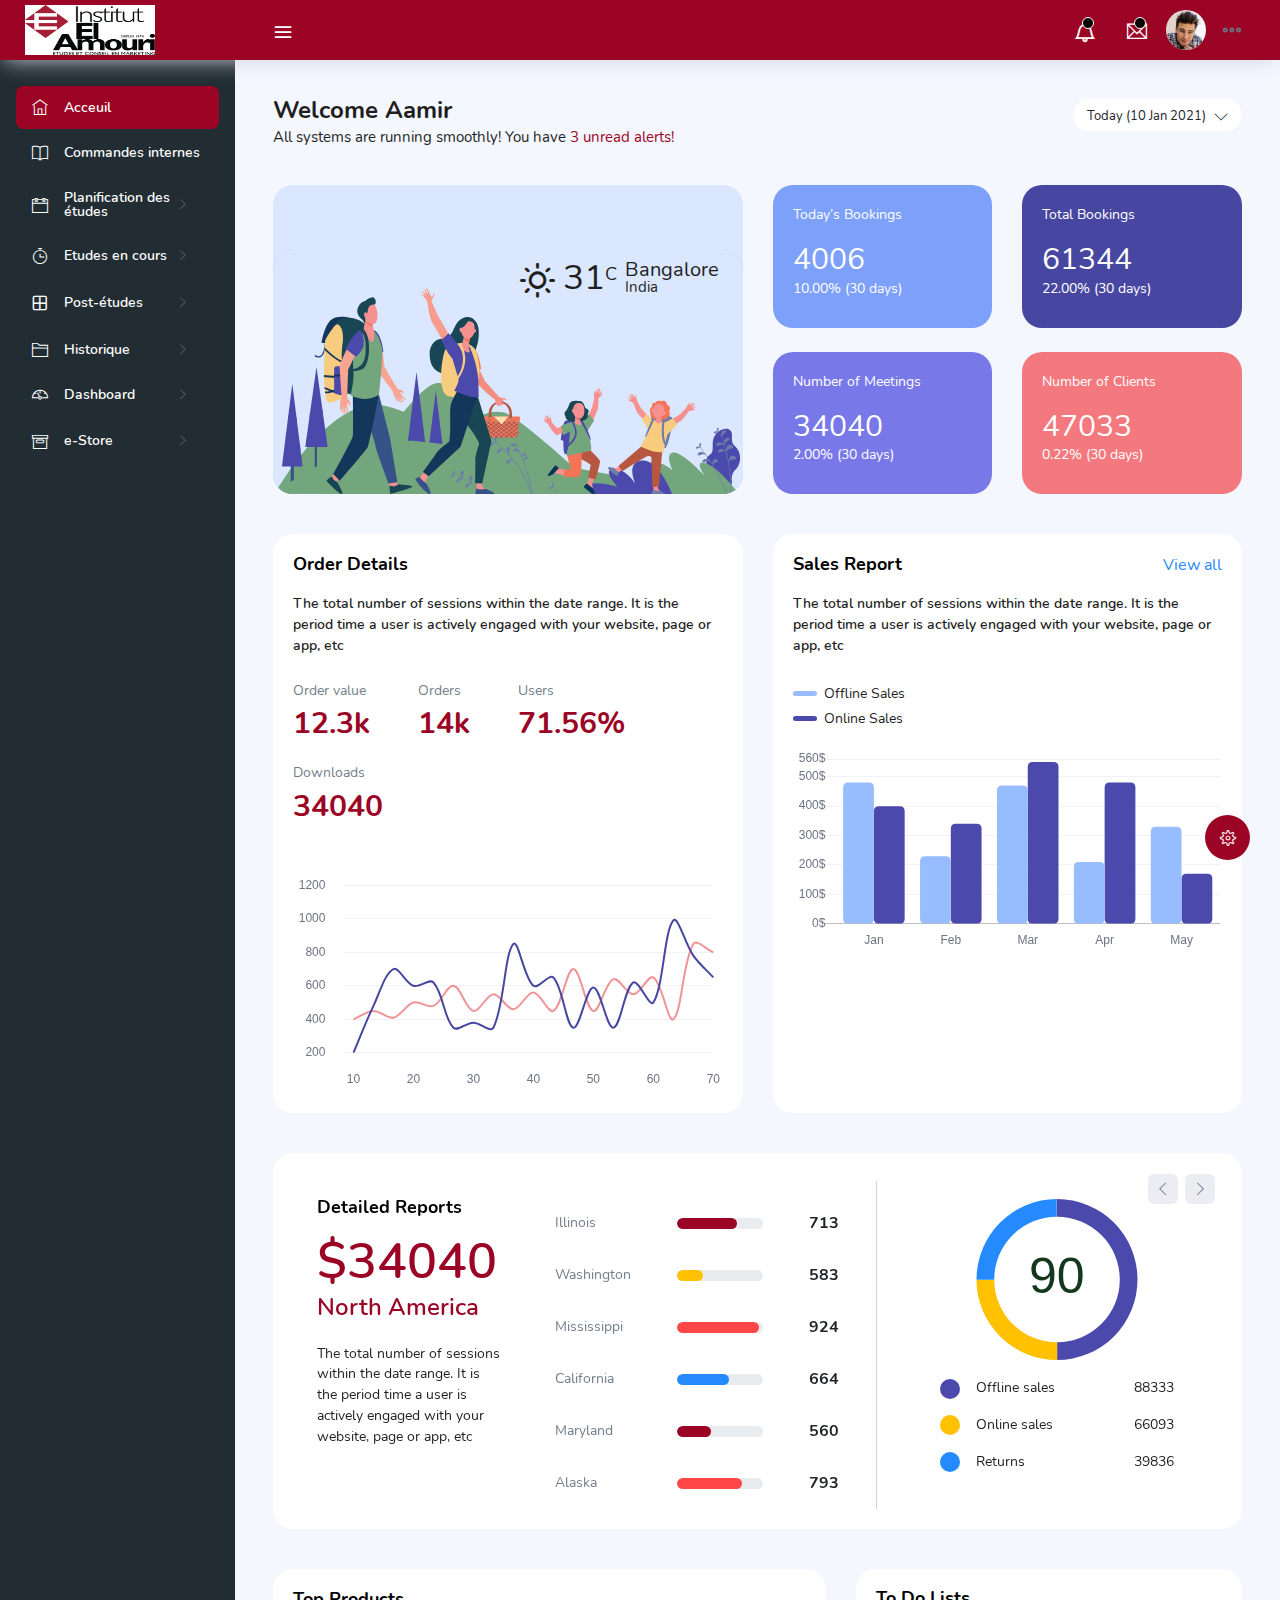
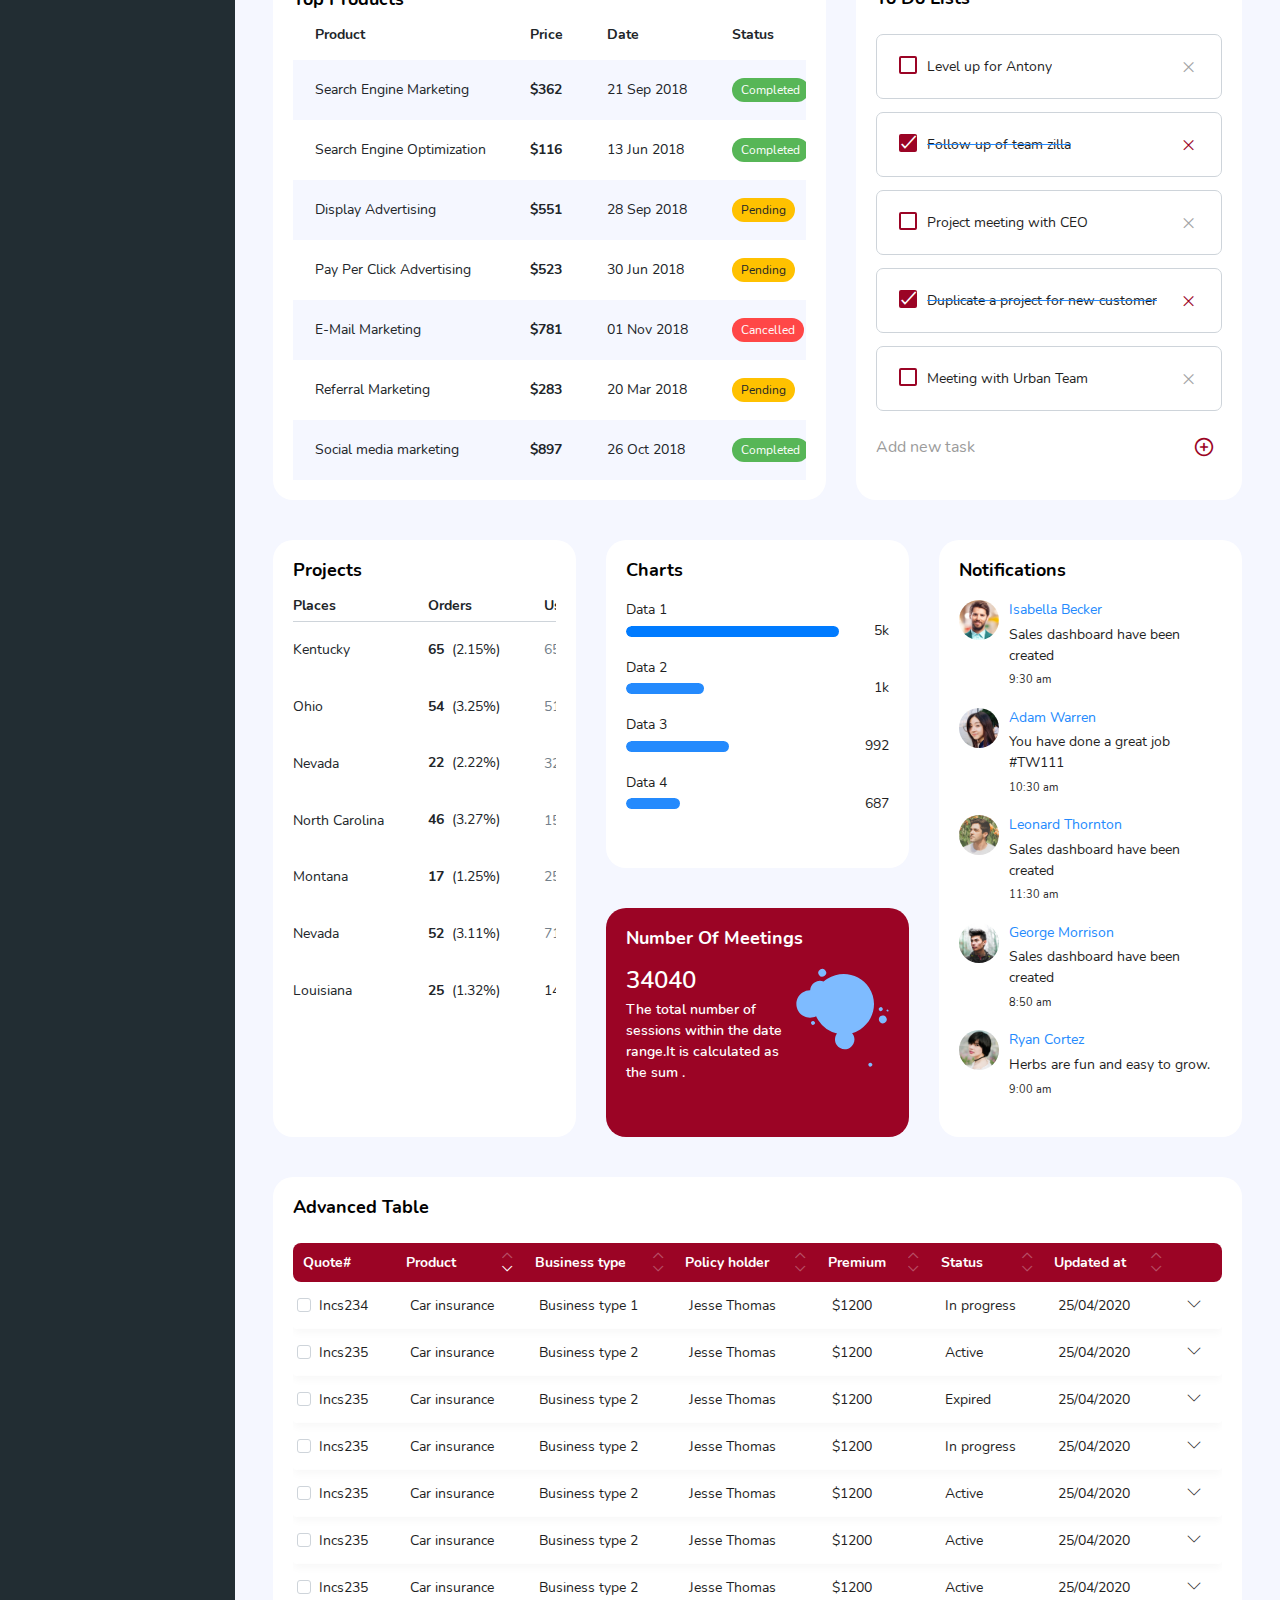
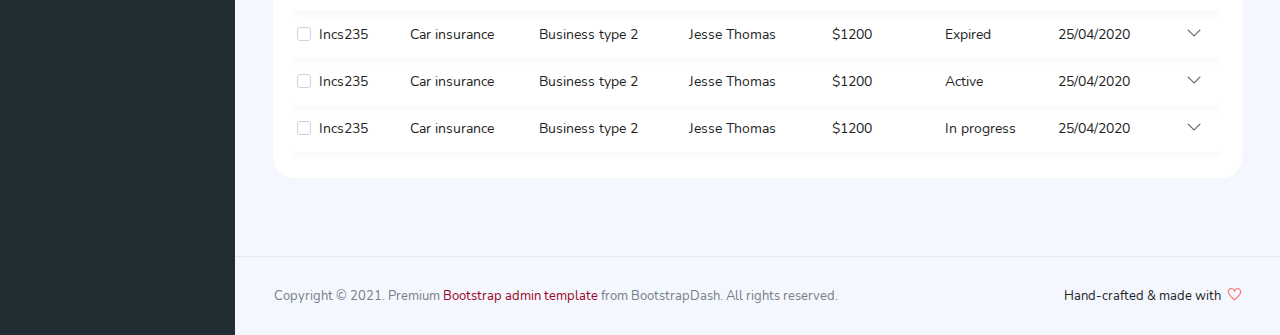
==== template/index.html @ 92e81849 "PFE SYMFONY" ====
<!DOCTYPE html>
<html lang="en">

<head>
  <!-- Required meta tags -->
  <meta charset="utf-8">
  <meta name="viewport" content="width=device-width, initial-scale=1, shrink-to-fit=no">
  <title>Skydash Admin</title>
  <!-- plugins:css -->
  <link rel="stylesheet" href="vendors/feather/feather.css">
  <link rel="stylesheet" href="vendors/ti-icons/css/themify-icons.css">
  <link rel="stylesheet" href="vendors/css/vendor.bundle.base.css">
  <!-- endinject -->
  <!-- Plugin css for this page -->
  <link rel="stylesheet" href="vendors/datatables.net-bs4/dataTables.bootstrap4.css">
  <link rel="stylesheet" href="vendors/ti-icons/css/themify-icons.css">
  <link rel="stylesheet" type="text/css" href="js/select.dataTables.min.css">
  <!-- End plugin css for this page -->
  <!-- inject:css -->
  <link rel="stylesheet" href="css/vertical-layout-light/style.css">
  <!-- endinject -->
  <link rel="shortcut icon" href="images/favicon.png" />
</head>
<body>
  <div class="container-scroller">
    <!-- partial:partials/_navbar.html -->
    <nav class="navbar col-lg-12 col-12 p-0 fixed-top d-flex flex-row">
      <div class="text-center navbar-brand-wrapper d-flex align-items-center justify-content-center" style="background-color: #9b0425;">
        <a class="navbar-brand brand-logo mr-5" href="index.html"><img src="images/logo1.png" class="mr-2" alt="logo" style="width: 130px; height:50px"/></a>
        <a class="navbar-brand brand-logo-mini" href="index.html"><img src="images/logo1.jpeg" alt="logo"  style="width: 50px; height:40px"/></a>
      </div>
      <div class="navbar-menu-wrapper d-flex align-items-center justify-content-end">
        <button class="navbar-toggler navbar-toggler align-self-center" type="button" data-toggle="minimize" style="color:white;">
          <span class="icon-menu"></span>
        </button>
        <ul class="navbar-nav navbar-nav-right">
          <li class="nav-item dropdown">
            <a class="nav-link count-indicator dropdown-toggle" id="notificationDropdown" href="#" data-toggle="dropdown">
              <i class="icon-bell mx-0" style="color: white;"></i>
              <span class="count"></span>
            </a>
            <div class="dropdown-menu dropdown-menu-right navbar-dropdown preview-list" aria-labelledby="notificationDropdown">
              <p class="mb-0 font-weight-normal float-left dropdown-header">Notifications</p>
              <a class="dropdown-item preview-item">
                <div class="preview-thumbnail">
                  <div class="preview-icon bg-success">
                    <i class="ti-info-alt mx-0"></i>
                  </div>
                </div>
                <div class="preview-item-content">
                  <h6 class="preview-subject font-weight-normal">Application Error</h6>
                  <p class="font-weight-light small-text mb-0 text-muted">
                    Just now
                  </p>
                </div>
              </a>
              <a class="dropdown-item preview-item">
                <div class="preview-thumbnail">
                  <div class="preview-icon bg-warning">
                    <i class="ti-settings mx-0"></i>
                  </div>
                </div>
                <div class="preview-item-content">
                  <h6 class="preview-subject font-weight-normal">Settings</h6>
                  <p class="font-weight-light small-text mb-0 text-muted">
                    Private message
                  </p>
                </div>
              </a>
              <a class="dropdown-item preview-item">
                <div class="preview-thumbnail">
                  <div class="preview-icon bg-info">
                    <i class="ti-user mx-0"></i>
                  </div>
                </div>
                <div class="preview-item-content">
                  <h6 class="preview-subject font-weight-normal">New user registration</h6>
                  <p class="font-weight-light small-text mb-0 text-muted">
                    2 days ago
                  </p>
                </div>
              </a>
            </div>
          </li>
          <li class="nav-item dropdown">
            <a class="nav-link count-indicator dropdown-toggle" id="notificationDropdown" href="#" data-toggle="dropdown">
              <i class="ti-email mx-0" style="color: white;"></i>
              <span class="count"></span>
            </a>
          </li>
          <li class="nav-item nav-profile dropdown">
            <a class="nav-link dropdown-toggle" href="#" data-toggle="dropdown" id="profileDropdown">
              <img src="images/faces/face28.jpg" alt="profile"/>
            </a>
            <div class="dropdown-menu dropdown-menu-right navbar-dropdown" aria-labelledby="profileDropdown">
              <a class="dropdown-item">
                <i class="ti-settings text-primary"></i>
                Settings
              </a>
              <a class="dropdown-item">
                <i class="ti-power-off text-primary"></i>
                Logout
              </a>
            </div>
          </li>
          <li class="nav-item nav-settings d-none d-lg-flex">
            <a class="nav-link" href="#">
              <i class="icon-ellipsis"></i>
            </a>
          </li>
        </ul>
      </div>
    </nav>
    <!-- partial -->
    <div class="container-fluid page-body-wrapper">
      <!-- partial:partials/_settings-panel.html -->
      <div class="theme-setting-wrapper">
        <div id="settings-trigger"><i class="ti-settings"></i></div>
        <div id="theme-settings" class="settings-panel">
          <i class="settings-close ti-close"></i>
          <p class="settings-heading">SIDEBAR SKINS</p>
          <div class="sidebar-bg-options selected" id="sidebar-light-theme"><div class="img-ss rounded-circle bg-light border mr-3"></div>Light</div>
          <div class="sidebar-bg-options" id="sidebar-dark-theme"><div class="img-ss rounded-circle bg-dark border mr-3"></div>Dark</div>
          <p class="settings-heading mt-2">HEADER SKINS</p>
          <div class="color-tiles mx-0 px-4">
            <div class="tiles success"></div>
            <div class="tiles warning"></div>
            <div class="tiles danger"></div>
            <div class="tiles info"></div>
            <div class="tiles dark"></div>
            <div class="tiles default"></div>
          </div>
        </div>
      </div>
      <!-- partial:partials/_sidebar.html -->

      <nav class="sidebar sidebar-offcanvas" id="sidebar">
        <ul class="nav">
          <li class="nav-item">
            <a class="nav-link" href="index.html">
              <i class="ti-home menu-icon"></i>
              <span class="menu-title">Acceuil</span>
            </a>
          </li>
          <li class="nav-item">
            <a class="nav-link" data-toggle="collapse" href="#ui-basic" aria-expanded="false" aria-controls="ui-basic">
              <i class="ti-book menu-icon"  style="color: white;"></i>
              <span class="menu-title">Commandes internes</span>
            </a>
          </li>
          <li class="nav-item">
            <a class="nav-link" data-toggle="collapse" href="#form-elements" aria-expanded="false" aria-controls="form-elements">
              <i class="ti-calendar menu-icon"  style="color: white;"></i>
              <span class="menu-title">Planification  des <br> études</span>
              <i class="menu-arrow"></i>
            </a>
            <div class="collapse" id="form-elements">
              <ul class="nav flex-column sub-menu">
                <li class="nav-item"><a class="nav-link" href="pages/forms/basic_elements.html">Basic Elements</a></li>
              </ul>
            </div>
          </li>
          <li class="nav-item">
            <a class="nav-link" data-toggle="collapse" href="#charts" aria-expanded="false" aria-controls="charts">
              <i class="ti-timer menu-icon" style="color: white;"></i>
              <span class="menu-title">Etudes en cours</span>
              <i class="menu-arrow"></i>
            </a>
            <div class="collapse" id="charts">
              <ul class="nav flex-column sub-menu">
                <li class="nav-item"> <a class="nav-link" href="pages/charts/chartjs.html">ChartJs</a></li>
              </ul>
            </div>
          </li>
          <li class="nav-item">
            <a class="nav-link" data-toggle="collapse" href="#tables" aria-expanded="false" aria-controls="tables">
              <i class="icon-grid-2 menu-icon"   style="color: white;"></i>
              <span class="menu-title">Post-études</span>
              <i class="menu-arrow"></i>
            </a>
            <div class="collapse" id="tables">
              <ul class="nav flex-column sub-menu">
                <li class="nav-item"> <a class="nav-link" href="pages/tables/basic-table.html">Basic table</a></li>
              </ul>
            </div>
          </li>
          <li class="nav-item">
            <a class="nav-link" data-toggle="collapse" href="#icons" aria-expanded="false" aria-controls="icons">
              <i class="ti-folder menu-icon"  style="color: white;"></i>
              <span class="menu-title">Historique</span>
              <i class="menu-arrow"></i>
            </a>
            <div class="collapse" id="icons">
              <ul class="nav flex-column sub-menu">
                <li class="nav-item"> <a class="nav-link" href="pages/icons/mdi.html">Mdi icons</a></li>
              </ul>
            </div>
          </li>
          <li class="nav-item">
            <a class="nav-link" data-toggle="collapse" href="#auth" aria-expanded="false" aria-controls="auth">
              <i class="ti-dashboard menu-icon"  style="color: white;"></i>
              <span class="menu-title">Dashboard</span>
              <i class="menu-arrow"></i>
            </a>
            <div class="collapse" id="auth">
              <ul class="nav flex-column sub-menu">
                <li class="nav-item"> <a class="nav-link" href="pages/samples/login.html"> Login </a></li>
                <li class="nav-item"> <a class="nav-link" href="pages/samples/register.html"> Register </a></li>
              </ul>
            </div>
          </li>
          <li class="nav-item">
            <a class="nav-link" data-toggle="collapse" href="#error" aria-expanded="false" aria-controls="error">
              <i class="ti-archive menu-icon"  style="color: white;"></i>
              <span class="menu-title">e-Store</span>
              <i class="menu-arrow"></i>
            </a>
            <div class="collapse" id="error">
              <ul class="nav flex-column sub-menu">
                <li class="nav-item"> <a class="nav-link" href="pages/samples/error-404.html"> 404 </a></li>
                <li class="nav-item"> <a class="nav-link" href="pages/samples/error-500.html"> 500 </a></li>
              </ul>
            </div>
          </li>
        </ul>
      </nav>
      <!-- partial -->
      <div class="main-panel">
        <div class="content-wrapper">
          <div class="row">
            <div class="col-md-12 grid-margin">
              <div class="row">
                <div class="col-12 col-xl-8 mb-4 mb-xl-0">
                  <h3 class="font-weight-bold">Welcome Aamir</h3>
                  <h6 class="font-weight-normal mb-0">All systems are running smoothly! You have <span class="text-primary">3 unread alerts!</span></h6>
                </div>
                <div class="col-12 col-xl-4">
                 <div class="justify-content-end d-flex">
                  <div class="dropdown flex-md-grow-1 flex-xl-grow-0">
                    <button class="btn btn-sm btn-light bg-white dropdown-toggle" type="button" id="dropdownMenuDate2" data-toggle="dropdown" aria-haspopup="true" aria-expanded="true">
                     <i class="mdi mdi-calendar"></i> Today (10 Jan 2021)
                    </button>
                    <div class="dropdown-menu dropdown-menu-right" aria-labelledby="dropdownMenuDate2">
                      <a class="dropdown-item" href="#">January - March</a>
                      <a class="dropdown-item" href="#">March - June</a>
                      <a class="dropdown-item" href="#">June - August</a>
                      <a class="dropdown-item" href="#">August - November</a>
                    </div>
                  </div>
                 </div>
                </div>
              </div>
            </div>
          </div>
          <div class="row">
            <div class="col-md-6 grid-margin stretch-card">
              <div class="card tale-bg">
                <div class="card-people mt-auto">
                  <img src="images/dashboard/people.svg" alt="people">
                  <div class="weather-info">
                    <div class="d-flex">
                      <div>
                        <h2 class="mb-0 font-weight-normal"><i class="icon-sun mr-2"></i>31<sup>C</sup></h2>
                      </div>
                      <div class="ml-2">
                        <h4 class="location font-weight-normal">Bangalore</h4>
                        <h6 class="font-weight-normal">India</h6>
                      </div>
                    </div>
                  </div>
                </div>
              </div>
            </div>
            <div class="col-md-6 grid-margin transparent">
              <div class="row">
                <div class="col-md-6 mb-4 stretch-card transparent">
                  <div class="card card-tale">
                    <div class="card-body">
                      <p class="mb-4">Today’s Bookings</p>
                      <p class="fs-30 mb-2">4006</p>
                      <p>10.00% (30 days)</p>
                    </div>
                  </div>
                </div>
                <div class="col-md-6 mb-4 stretch-card transparent">
                  <div class="card card-dark-blue">
                    <div class="card-body">
                      <p class="mb-4">Total Bookings</p>
                      <p class="fs-30 mb-2">61344</p>
                      <p>22.00% (30 days)</p>
                    </div>
                  </div>
                </div>
              </div>
              <div class="row">
                <div class="col-md-6 mb-4 mb-lg-0 stretch-card transparent">
                  <div class="card card-light-blue">
                    <div class="card-body">
                      <p class="mb-4">Number of Meetings</p>
                      <p class="fs-30 mb-2">34040</p>
                      <p>2.00% (30 days)</p>
                    </div>
                  </div>
                </div>
                <div class="col-md-6 stretch-card transparent">
                  <div class="card card-light-danger">
                    <div class="card-body">
                      <p class="mb-4">Number of Clients</p>
                      <p class="fs-30 mb-2">47033</p>
                      <p>0.22% (30 days)</p>
                    </div>
                  </div>
                </div>
              </div>
            </div>
          </div>
          <div class="row">
            <div class="col-md-6 grid-margin stretch-card">
              <div class="card">
                <div class="card-body">
                  <p class="card-title">Order Details</p>
                  <p class="font-weight-500">The total number of sessions within the date range. It is the period time a user is actively engaged with your website, page or app, etc</p>
                  <div class="d-flex flex-wrap mb-5">
                    <div class="mr-5 mt-3">
                      <p class="text-muted">Order value</p>
                      <h3 class="text-primary fs-30 font-weight-medium">12.3k</h3>
                    </div>
                    <div class="mr-5 mt-3">
                      <p class="text-muted">Orders</p>
                      <h3 class="text-primary fs-30 font-weight-medium">14k</h3>
                    </div>
                    <div class="mr-5 mt-3">
                      <p class="text-muted">Users</p>
                      <h3 class="text-primary fs-30 font-weight-medium">71.56%</h3>
                    </div>
                    <div class="mt-3">
                      <p class="text-muted">Downloads</p>
                      <h3 class="text-primary fs-30 font-weight-medium">34040</h3>
                    </div> 
                  </div>
                  <canvas id="order-chart"></canvas>
                </div>
              </div>
            </div>
            <div class="col-md-6 grid-margin stretch-card">
              <div class="card">
                <div class="card-body">
                 <div class="d-flex justify-content-between">
                  <p class="card-title">Sales Report</p>
                  <a href="#" class="text-info">View all</a>
                 </div>
                  <p class="font-weight-500">The total number of sessions within the date range. It is the period time a user is actively engaged with your website, page or app, etc</p>
                  <div id="sales-legend" class="chartjs-legend mt-4 mb-2"></div>
                  <canvas id="sales-chart"></canvas>
                </div>
              </div>
            </div>
          </div>
          <div class="row">
            <div class="col-md-12 grid-margin stretch-card">
              <div class="card position-relative">
                <div class="card-body">
                  <div id="detailedReports" class="carousel slide detailed-report-carousel position-static pt-2" data-ride="carousel">
                    <div class="carousel-inner">
                      <div class="carousel-item active">
                        <div class="row">
                          <div class="col-md-12 col-xl-3 d-flex flex-column justify-content-start">
                            <div class="ml-xl-4 mt-3">
                            <p class="card-title">Detailed Reports</p>
                              <h1 class="text-primary">$34040</h1>
                              <h3 class="font-weight-500 mb-xl-4 text-primary">North America</h3>
                              <p class="mb-2 mb-xl-0">The total number of sessions within the date range. It is the period time a user is actively engaged with your website, page or app, etc</p>
                            </div>  
                            </div>
                          <div class="col-md-12 col-xl-9">
                            <div class="row">
                              <div class="col-md-6 border-right">
                                <div class="table-responsive mb-3 mb-md-0 mt-3">
                                  <table class="table table-borderless report-table">
                                    <tr>
                                      <td class="text-muted">Illinois</td>
                                      <td class="w-100 px-0">
                                        <div class="progress progress-md mx-4">
                                          <div class="progress-bar bg-primary" role="progressbar" style="width: 70%" aria-valuenow="70" aria-valuemin="0" aria-valuemax="100"></div>
                                        </div>
                                      </td>
                                      <td><h5 class="font-weight-bold mb-0">713</h5></td>
                                    </tr>
                                    <tr>
                                      <td class="text-muted">Washington</td>
                                      <td class="w-100 px-0">
                                        <div class="progress progress-md mx-4">
                                          <div class="progress-bar bg-warning" role="progressbar" style="width: 30%" aria-valuenow="30" aria-valuemin="0" aria-valuemax="100"></div>
                                        </div>
                                      </td>
                                      <td><h5 class="font-weight-bold mb-0">583</h5></td>
                                    </tr>
                                    <tr>
                                      <td class="text-muted">Mississippi</td>
                                      <td class="w-100 px-0">
                                        <div class="progress progress-md mx-4">
                                          <div class="progress-bar bg-danger" role="progressbar" style="width: 95%" aria-valuenow="95" aria-valuemin="0" aria-valuemax="100"></div>
                                        </div>
                                      </td>
                                      <td><h5 class="font-weight-bold mb-0">924</h5></td>
                                    </tr>
                                    <tr>
                                      <td class="text-muted">California</td>
                                      <td class="w-100 px-0">
                                        <div class="progress progress-md mx-4">
                                          <div class="progress-bar bg-info" role="progressbar" style="width: 60%" aria-valuenow="60" aria-valuemin="0" aria-valuemax="100"></div>
                                        </div>
                                      </td>
                                      <td><h5 class="font-weight-bold mb-0">664</h5></td>
                                    </tr>
                                    <tr>
                                      <td class="text-muted">Maryland</td>
                                      <td class="w-100 px-0">
                                        <div class="progress progress-md mx-4">
                                          <div class="progress-bar bg-primary" role="progressbar" style="width: 40%" aria-valuenow="40" aria-valuemin="0" aria-valuemax="100"></div>
                                        </div>
                                      </td>
                                      <td><h5 class="font-weight-bold mb-0">560</h5></td>
                                    </tr>
                                    <tr>
                                      <td class="text-muted">Alaska</td>
                                      <td class="w-100 px-0">
                                        <div class="progress progress-md mx-4">
                                          <div class="progress-bar bg-danger" role="progressbar" style="width: 75%" aria-valuenow="75" aria-valuemin="0" aria-valuemax="100"></div>
                                        </div>
                                      </td>
                                      <td><h5 class="font-weight-bold mb-0">793</h5></td>
                                    </tr>
                                  </table>
                                </div>
                              </div>
                              <div class="col-md-6 mt-3">
                                <canvas id="north-america-chart"></canvas>
                                <div id="north-america-legend"></div>
                              </div>
                            </div>
                          </div>
                        </div>
                      </div>
                      <div class="carousel-item">
                        <div class="row">
                          <div class="col-md-12 col-xl-3 d-flex flex-column justify-content-start">
                            <div class="ml-xl-4 mt-3">
                            <p class="card-title">Detailed Reports</p>
                              <h1 class="text-primary">$34040</h1>
                              <h3 class="font-weight-500 mb-xl-4 text-primary">North America</h3>
                              <p class="mb-2 mb-xl-0">The total number of sessions within the date range. It is the period time a user is actively engaged with your website, page or app, etc</p>
                            </div>  
                            </div>
                          <div class="col-md-12 col-xl-9">
                            <div class="row">
                              <div class="col-md-6 border-right">
                                <div class="table-responsive mb-3 mb-md-0 mt-3">
                                  <table class="table table-borderless report-table">
                                    <tr>
                                      <td class="text-muted">Illinois</td>
                                      <td class="w-100 px-0">
                                        <div class="progress progress-md mx-4">
                                          <div class="progress-bar bg-primary" role="progressbar" style="width: 70%" aria-valuenow="70" aria-valuemin="0" aria-valuemax="100"></div>
                                        </div>
                                      </td>
                                      <td><h5 class="font-weight-bold mb-0">713</h5></td>
                                    </tr>
                                    <tr>
                                      <td class="text-muted">Washington</td>
                                      <td class="w-100 px-0">
                                        <div class="progress progress-md mx-4">
                                          <div class="progress-bar bg-warning" role="progressbar" style="width: 30%" aria-valuenow="30" aria-valuemin="0" aria-valuemax="100"></div>
                                        </div>
                                      </td>
                                      <td><h5 class="font-weight-bold mb-0">583</h5></td>
                                    </tr>
                                    <tr>
                                      <td class="text-muted">Mississippi</td>
                                      <td class="w-100 px-0">
                                        <div class="progress progress-md mx-4">
                                          <div class="progress-bar bg-danger" role="progressbar" style="width: 95%" aria-valuenow="95" aria-valuemin="0" aria-valuemax="100"></div>
                                        </div>
                                      </td>
                                      <td><h5 class="font-weight-bold mb-0">924</h5></td>
                                    </tr>
                                    <tr>
                                      <td class="text-muted">California</td>
                                      <td class="w-100 px-0">
                                        <div class="progress progress-md mx-4">
                                          <div class="progress-bar bg-info" role="progressbar" style="width: 60%" aria-valuenow="60" aria-valuemin="0" aria-valuemax="100"></div>
                                        </div>
                                      </td>
                                      <td><h5 class="font-weight-bold mb-0">664</h5></td>
                                    </tr>
                                    <tr>
                                      <td class="text-muted">Maryland</td>
                                      <td class="w-100 px-0">
                                        <div class="progress progress-md mx-4">
                                          <div class="progress-bar bg-primary" role="progressbar" style="width: 40%" aria-valuenow="40" aria-valuemin="0" aria-valuemax="100"></div>
                                        </div>
                                      </td>
                                      <td><h5 class="font-weight-bold mb-0">560</h5></td>
                                    </tr>
                                    <tr>
                                      <td class="text-muted">Alaska</td>
                                      <td class="w-100 px-0">
                                        <div class="progress progress-md mx-4">
                                          <div class="progress-bar bg-danger" role="progressbar" style="width: 75%" aria-valuenow="75" aria-valuemin="0" aria-valuemax="100"></div>
                                        </div>
                                      </td>
                                      <td><h5 class="font-weight-bold mb-0">793</h5></td>
                                    </tr>
                                  </table>
                                </div>
                              </div>
                              <div class="col-md-6 mt-3">
                                <canvas id="south-america-chart"></canvas>
                                <div id="south-america-legend"></div>
                              </div>
                            </div>
                          </div>
                        </div>
                      </div>
                    </div>
                    <a class="carousel-control-prev" href="#detailedReports" role="button" data-slide="prev">
                      <span class="carousel-control-prev-icon" aria-hidden="true"></span>
                      <span class="sr-only">Previous</span>
                    </a>
                    <a class="carousel-control-next" href="#detailedReports" role="button" data-slide="next">
                      <span class="carousel-control-next-icon" aria-hidden="true"></span>
                      <span class="sr-only">Next</span>
                    </a>
                  </div>
                </div>
              </div>
            </div>
          </div>
          <div class="row">
            <div class="col-md-7 grid-margin stretch-card">
              <div class="card">
                <div class="card-body">
                  <p class="card-title mb-0">Top Products</p>
                  <div class="table-responsive">
                    <table class="table table-striped table-borderless">
                      <thead>
                        <tr>
                          <th>Product</th>
                          <th>Price</th>
                          <th>Date</th>
                          <th>Status</th>
                        </tr>  
                      </thead>
                      <tbody>
                        <tr>
                          <td>Search Engine Marketing</td>
                          <td class="font-weight-bold">$362</td>
                          <td>21 Sep 2018</td>
                          <td class="font-weight-medium"><div class="badge badge-success">Completed</div></td>
                        </tr>
                        <tr>
                          <td>Search Engine Optimization</td>
                          <td class="font-weight-bold">$116</td>
                          <td>13 Jun 2018</td>
                          <td class="font-weight-medium"><div class="badge badge-success">Completed</div></td>
                        </tr>
                        <tr>
                          <td>Display Advertising</td>
                          <td class="font-weight-bold">$551</td>
                          <td>28 Sep 2018</td>
                          <td class="font-weight-medium"><div class="badge badge-warning">Pending</div></td>
                        </tr>
                        <tr>
                          <td>Pay Per Click Advertising</td>
                          <td class="font-weight-bold">$523</td>
                          <td>30 Jun 2018</td>
                          <td class="font-weight-medium"><div class="badge badge-warning">Pending</div></td>
                        </tr>
                        <tr>
                          <td>E-Mail Marketing</td>
                          <td class="font-weight-bold">$781</td>
                          <td>01 Nov 2018</td>
                          <td class="font-weight-medium"><div class="badge badge-danger">Cancelled</div></td>
                        </tr>
                        <tr>
                          <td>Referral Marketing</td>
                          <td class="font-weight-bold">$283</td>
                          <td>20 Mar 2018</td>
                          <td class="font-weight-medium"><div class="badge badge-warning">Pending</div></td>
                        </tr>
                        <tr>
                          <td>Social media marketing</td>
                          <td class="font-weight-bold">$897</td>
                          <td>26 Oct 2018</td>
                          <td class="font-weight-medium"><div class="badge badge-success">Completed</div></td>
                        </tr>
                      </tbody>
                    </table>
                  </div>
                </div>
              </div>
            </div>
            <div class="col-md-5 grid-margin stretch-card">
							<div class="card">
								<div class="card-body">
									<h4 class="card-title">To Do Lists</h4>
									<div class="list-wrapper pt-2">
										<ul class="d-flex flex-column-reverse todo-list todo-list-custom">
											<li>
												<div class="form-check form-check-flat">
													<label class="form-check-label">
														<input class="checkbox" type="checkbox">
														Meeting with Urban Team
													</label>
												</div>
												<i class="remove ti-close"></i>
											</li>
											<li class="completed">
												<div class="form-check form-check-flat">
													<label class="form-check-label">
														<input class="checkbox" type="checkbox" checked>
														Duplicate a project for new customer
													</label>
												</div>
												<i class="remove ti-close"></i>
											</li>
											<li>
												<div class="form-check form-check-flat">
													<label class="form-check-label">
														<input class="checkbox" type="checkbox">
														Project meeting with CEO
													</label>
												</div>
												<i class="remove ti-close"></i>
											</li>
											<li class="completed">
												<div class="form-check form-check-flat">
													<label class="form-check-label">
														<input class="checkbox" type="checkbox" checked>
														Follow up of team zilla
													</label>
												</div>
												<i class="remove ti-close"></i>
											</li>
											<li>
												<div class="form-check form-check-flat">
													<label class="form-check-label">
														<input class="checkbox" type="checkbox">
														Level up for Antony
													</label>
												</div>
												<i class="remove ti-close"></i>
											</li>
										</ul>
                  </div>
                  <div class="add-items d-flex mb-0 mt-2">
										<input type="text" class="form-control todo-list-input"  placeholder="Add new task">
										<button class="add btn btn-icon text-primary todo-list-add-btn bg-transparent"><i class="icon-circle-plus"></i></button>
									</div>
								</div>
							</div>
            </div>
          </div>
          <div class="row">
            <div class="col-md-4 stretch-card grid-margin">
              <div class="card">
                <div class="card-body">
                  <p class="card-title mb-0">Projects</p>
                  <div class="table-responsive">
                    <table class="table table-borderless">
                      <thead>
                        <tr>
                          <th class="pl-0  pb-2 border-bottom">Places</th>
                          <th class="border-bottom pb-2">Orders</th>
                          <th class="border-bottom pb-2">Users</th>
                        </tr>
                      </thead>
                      <tbody>
                        <tr>
                          <td class="pl-0">Kentucky</td>
                          <td><p class="mb-0"><span class="font-weight-bold mr-2">65</span>(2.15%)</p></td>
                          <td class="text-muted">65</td>
                        </tr>
                        <tr>
                          <td class="pl-0">Ohio</td>
                          <td><p class="mb-0"><span class="font-weight-bold mr-2">54</span>(3.25%)</p></td>
                          <td class="text-muted">51</td>
                        </tr>
                        <tr>
                          <td class="pl-0">Nevada</td>
                          <td><p class="mb-0"><span class="font-weight-bold mr-2">22</span>(2.22%)</p></td>
                          <td class="text-muted">32</td>
                        </tr>
                        <tr>
                          <td class="pl-0">North Carolina</td>
                          <td><p class="mb-0"><span class="font-weight-bold mr-2">46</span>(3.27%)</p></td>
                          <td class="text-muted">15</td>
                        </tr>
                        <tr>
                          <td class="pl-0">Montana</td>
                          <td><p class="mb-0"><span class="font-weight-bold mr-2">17</span>(1.25%)</p></td>
                          <td class="text-muted">25</td>
                        </tr>
                        <tr>
                          <td class="pl-0">Nevada</td>
                          <td><p class="mb-0"><span class="font-weight-bold mr-2">52</span>(3.11%)</p></td>
                          <td class="text-muted">71</td>
                        </tr>
                        <tr>
                          <td class="pl-0 pb-0">Louisiana</td>
                          <td class="pb-0"><p class="mb-0"><span class="font-weight-bold mr-2">25</span>(1.32%)</p></td>
                          <td class="pb-0">14</td>
                        </tr>
                      </tbody>
                    </table>
                  </div>
                </div>
              </div>
            </div>
            <div class="col-md-4 stretch-card grid-margin">
              <div class="row">
                <div class="col-md-12 grid-margin stretch-card">
                  <div class="card">
                    <div class="card-body">
                      <p class="card-title">Charts</p>
                      <div class="charts-data">
                        <div class="mt-3">
                          <p class="mb-0">Data 1</p>
                          <div class="d-flex justify-content-between align-items-center">
                            <div class="progress progress-md flex-grow-1 mr-4">
                              <div class="progress-bar bg-inf0" role="progressbar" style="width: 95%" aria-valuenow="95" aria-valuemin="0" aria-valuemax="100"></div>
                            </div>
                            <p class="mb-0">5k</p>
                          </div>
                        </div>
                        <div class="mt-3">
                          <p class="mb-0">Data 2</p>
                          <div class="d-flex justify-content-between align-items-center">
                            <div class="progress progress-md flex-grow-1 mr-4">
                              <div class="progress-bar bg-info" role="progressbar" style="width: 35%" aria-valuenow="35" aria-valuemin="0" aria-valuemax="100"></div>
                            </div>
                            <p class="mb-0">1k</p>
                          </div>
                        </div>
                        <div class="mt-3">
                          <p class="mb-0">Data 3</p>
                          <div class="d-flex justify-content-between align-items-center">
                            <div class="progress progress-md flex-grow-1 mr-4">
                              <div class="progress-bar bg-info" role="progressbar" style="width: 48%" aria-valuenow="48" aria-valuemin="0" aria-valuemax="100"></div>
                            </div>
                            <p class="mb-0">992</p>
                          </div>
                        </div>
                        <div class="mt-3">
                          <p class="mb-0">Data 4</p>
                          <div class="d-flex justify-content-between align-items-center">
                            <div class="progress progress-md flex-grow-1 mr-4">
                              <div class="progress-bar bg-info" role="progressbar" style="width: 25%" aria-valuenow="25" aria-valuemin="0" aria-valuemax="100"></div>
                            </div>
                            <p class="mb-0">687</p>
                          </div>
                        </div>
                      </div>  
                    </div>
                  </div>
                </div>
                <div class="col-md-12 stretch-card grid-margin grid-margin-md-0">
                  <div class="card data-icon-card-primary">
                    <div class="card-body">
                      <p class="card-title text-white">Number of Meetings</p>                      
                      <div class="row">
                        <div class="col-8 text-white">
                          <h3>34040</h3>
                          <p class="text-white font-weight-500 mb-0">The total number of sessions within the date range.It is calculated as the sum . </p>
                        </div>
                        <div class="col-4 background-icon">
                        </div>
                      </div>
                    </div>
                  </div>
                </div>
              </div>
            </div>
            <div class="col-md-4 stretch-card grid-margin">
              <div class="card">
                <div class="card-body">
                  <p class="card-title">Notifications</p>
                  <ul class="icon-data-list">
                    <li>
                      <div class="d-flex">
                        <img src="images/faces/face1.jpg" alt="user">
                        <div>
                          <p class="text-info mb-1">Isabella Becker</p>
                          <p class="mb-0">Sales dashboard have been created</p>
                          <small>9:30 am</small>
                        </div>
                      </div>
                    </li>
                    <li>
                      <div class="d-flex">
                        <img src="images/faces/face2.jpg" alt="user">
                        <div>
                          <p class="text-info mb-1">Adam Warren</p>
                          <p class="mb-0">You have done a great job #TW111</p>
                          <small>10:30 am</small>
                        </div>
                      </div>
                    </li>
                    <li>
                      <div class="d-flex">
                      <img src="images/faces/face3.jpg" alt="user">
                     <div>
                      <p class="text-info mb-1">Leonard Thornton</p>
                      <p class="mb-0">Sales dashboard have been created</p>
                      <small>11:30 am</small>
                     </div>
                      </div>
                    </li>
                    <li>
                      <div class="d-flex">
                        <img src="images/faces/face4.jpg" alt="user">
                        <div>
                          <p class="text-info mb-1">George Morrison</p>
                          <p class="mb-0">Sales dashboard have been created</p>
                          <small>8:50 am</small>
                        </div>
                      </div>
                    </li>
                    <li>
                      <div class="d-flex">
                        <img src="images/faces/face5.jpg" alt="user">
                        <div>
                        <p class="text-info mb-1">Ryan Cortez</p>
                        <p class="mb-0">Herbs are fun and easy to grow.</p>
                        <small>9:00 am</small>
                        </div>
                      </div>
                    </li>
                  </ul>
                </div>
              </div>
            </div>
          </div>
          <div class="row">
            <div class="col-md-12 grid-margin stretch-card">
              <div class="card">
                <div class="card-body">
                  <p class="card-title">Advanced Table</p>
                  <div class="row">
                    <div class="col-12">
                      <div class="table-responsive">
                        <table id="example" class="display expandable-table" style="width:100%">
                          <thead>
                            <tr>
                              <th>Quote#</th>
                              <th>Product</th>
                              <th>Business type</th>
                              <th>Policy holder</th>
                              <th>Premium</th>
                              <th>Status</th>
                              <th>Updated at</th>
                              <th></th>
                            </tr>
                          </thead>
                      </table>
                      </div>
                    </div>
                  </div>
                  </div>
                </div>
              </div>
            </div>
        </div>
        <!-- content-wrapper ends -->
        <!-- partial:partials/_footer.html -->
        <footer class="footer">
          <div class="d-sm-flex justify-content-center justify-content-sm-between">
            <span class="text-muted text-center text-sm-left d-block d-sm-inline-block">Copyright © 2021.  Premium <a href="https://www.bootstrapdash.com/" target="_blank">Bootstrap admin template</a> from BootstrapDash. All rights reserved.</span>
            <span class="float-none float-sm-right d-block mt-1 mt-sm-0 text-center">Hand-crafted & made with <i class="ti-heart text-danger ml-1"></i></span>
          </div>
        </footer>
        <!-- partial -->
      </div>
      <!-- main-panel ends -->
    </div>
    <!-- page-body-wrapper ends -->
  </div>
  <!-- container-scroller -->

  <!-- plugins:js -->
  <script src="vendors/js/vendor.bundle.base.js"></script>
  <!-- endinject -->
  <!-- Plugin js for this page -->
  <script src="vendors/chart.js/Chart.min.js"></script>
  <script src="vendors/datatables.net/jquery.dataTables.js"></script>
  <script src="vendors/datatables.net-bs4/dataTables.bootstrap4.js"></script>
  <script src="js/dataTables.select.min.js"></script>

  <!-- End plugin js for this page -->
  <!-- inject:js -->
  <script src="js/off-canvas.js"></script>
  <script src="js/hoverable-collapse.js"></script>
  <script src="js/template.js"></script>
  <script src="js/settings.js"></script>
  <script src="js/todolist.js"></script>
  <!-- endinject -->
  <!-- Custom js for this page-->
  <script src="js/dashboard.js"></script>
  <script src="js/Chart.roundedBarCharts.js"></script>
  <!-- End custom js for this page-->
</body>

</html>
---- template/vendors/feather/feather.css ----
@charset "UTF-8";
 
@font-face {
  font-family: "feather";
  src:url("fonts/feather-webfont.eot");
  src:url("fonts/feather-webfont.eot?#iefix") format("embedded-opentype"),
    url("fonts/feather-webfont.woff") format("woff"),
    url("fonts/feather-webfont.ttf") format("truetype"),
    url("fonts/feather-webfont.svg#feather") format("svg");
  font-weight: normal;
  font-style: normal;
}

/* Character Mapping Method */
 
[data-icon]:before {
  display: inline-block;
  font-family: "feather";
  content: attr(data-icon);
  font-style: normal;
  font-weight: normal;
  font-variant: normal;
  text-transform: none;
  speak: none;
  line-height: 1;
  -webkit-font-smoothing: antialiased;
  -moz-osx-font-smoothing: grayscale;
}

/* CSS Class Mapping Method */
 
[class^="icon-"],
[class*=" icon-"] {
  display: inline-block;
  font-family: "feather";
  font-style: normal;
  font-weight: normal;
  font-variant: normal;
  text-transform: none;
  speak: none;
  line-height: 1;
  -webkit-font-smoothing: antialiased;
  -moz-osx-font-smoothing: grayscale;
}

.icon-eye:before {
  content: "\e000";
}

.icon-paper-clip:before {
  content: "\e001";
}

.icon-mail:before {
  content: "\e002";
}

.icon-mail:before {
  content: "\e002";
}

.icon-toggle:before {
  content: "\e003";
}

.icon-layout:before {
  content: "\e004";
}

.icon-link:before {
  content: "\e005";
}

.icon-bell:before {
  content: "\e006";
}

.icon-lock:before {
  content: "\e007";
}

.icon-unlock:before {
  content: "\e008";
}

.icon-ribbon:before {
  content: "\e009";
}

.icon-image:before {
  content: "\e010";
}

.icon-signal:before {
  content: "\e011";
}

.icon-target:before {
  content: "\e012";
}

.icon-clipboard:before {
  content: "\e013";
}

.icon-clock:before {
  content: "\e014";
}

.icon-clock:before {
  content: "\e014";
}

.icon-watch:before {
  content: "\e015";
}

.icon-air-play:before {
  content: "\e016";
}

.icon-camera:before {
  content: "\e017";
}

.icon-video:before {
  content: "\e018";
}

.icon-disc:before {
  content: "\e019";
}

.icon-printer:before {
  content: "\e020";
}

.icon-monitor:before {
  content: "\e021";
}

.icon-server:before {
  content: "\e022";
}

.icon-cog:before {
  content: "\e023";
}

.icon-heart:before {
  content: "\e024";
}

.icon-paragraph:before {
  content: "\e025";
}

.icon-align-justify:before {
  content: "\e026";
}

.icon-align-left:before {
  content: "\e027";
}

.icon-align-center:before {
  content: "\e028";
}

.icon-align-right:before {
  content: "\e029";
}

.icon-book:before {
  content: "\e030";
}

.icon-layers:before {
  content: "\e031";
}

.icon-stack:before {
  content: "\e032";
}

.icon-stack-2:before {
  content: "\e033";
}

.icon-paper:before {
  content: "\e034";
}

.icon-paper-stack:before {
  content: "\e035";
}

.icon-search:before {
  content: "\e036";
}

.icon-zoom-in:before {
  content: "\e037";
}

.icon-zoom-out:before {
  content: "\e038";
}

.icon-reply:before {
  content: "\e039";
}

.icon-circle-plus:before {
  content: "\e040";
}

.icon-circle-minus:before {
  content: "\e041";
}

.icon-circle-check:before {
  content: "\e042";
}

.icon-circle-cross:before {
  content: "\e043";
}

.icon-square-plus:before {
  content: "\e044";
}

.icon-square-minus:before {
  content: "\e045";
}

.icon-square-check:before {
  content: "\e046";
}

.icon-square-cross:before {
  content: "\e047";
}

.icon-microphone:before {
  content: "\e048";
}

.icon-record:before {
  content: "\e049";
}

.icon-skip-back:before {
  content: "\e050";
}

.icon-rewind:before {
  content: "\e051";
}

.icon-play:before {
  content: "\e052";
}

.icon-pause:before {
  content: "\e053";
}

.icon-stop:before {
  content: "\e054";
}

.icon-fast-forward:before {
  content: "\e055";
}

.icon-skip-forward:before {
  content: "\e056";
}

.icon-shuffle:before {
  content: "\e057";
}

.icon-repeat:before {
  content: "\e058";
}

.icon-folder:before {
  content: "\e059";
}

.icon-umbrella:before {
  content: "\e060";
}

.icon-moon:before {
  content: "\e061";
}

.icon-thermometer:before {
  content: "\e062";
}

.icon-drop:before {
  content: "\e063";
}

.icon-sun:before {
  content: "\e064";
}

.icon-cloud:before {
  content: "\e065";
}

.icon-cloud-upload:before {
  content: "\e066";
}

.icon-cloud-download:before {
  content: "\e067";
}

.icon-upload:before {
  content: "\e068";
}

.icon-download:before {
  content: "\e069";
}

.icon-location:before {
  content: "\e070";
}

.icon-location-2:before {
  content: "\e071";
}

.icon-map:before {
  content: "\e072";
}

.icon-battery:before {
  content: "\e073";
}

.icon-head:before {
  content: "\e074";
}

.icon-briefcase:before {
  content: "\e075";
}

.icon-speech-bubble:before {
  content: "\e076";
}

.icon-anchor:before {
  content: "\e077";
}

.icon-globe:before {
  content: "\e078";
}

.icon-box:before {
  content: "\e079";
}

.icon-reload:before {
  content: "\e080";
}

.icon-share:before {
  content: "\e081";
}

.icon-marquee:before {
  content: "\e082";
}

.icon-marquee-plus:before {
  content: "\e083";
}

.icon-marquee-minus:before {
  content: "\e084";
}

.icon-tag:before {
  content: "\e085";
}

.icon-power:before {
  content: "\e086";
}

.icon-command:before {
  content: "\e087";
}

.icon-alt:before {
  content: "\e088";
}

.icon-esc:before {
  content: "\e089";
}

.icon-bar-graph:before {
  content: "\e090";
}

.icon-bar-graph-2:before {
  content: "\e091";
}

.icon-pie-graph:before {
  content: "\e092";
}

.icon-star:before {
  content: "\e093";
}

.icon-arrow-left:before {
  content: "\e094";
}

.icon-arrow-right:before {
  content: "\e095";
}

.icon-arrow-up:before {
  content: "\e096";
}

.icon-arrow-down:before {
  content: "\e097";
}

.icon-volume:before {
  content: "\e098";
}

.icon-mute:before {
  content: "\e099";
}

.icon-content-right:before {
  content: "\e100";
}

.icon-content-left:before {
  content: "\e101";
}

.icon-grid:before {
  content: "\e102";
}

.icon-grid-2:before {
  content: "\e103";
}

.icon-columns:before {
  content: "\e104";
}

.icon-loader:before {
  content: "\e105";
}

.icon-bag:before {
  content: "\e106";
}

.icon-ban:before {
  content: "\e107";
}

.icon-flag:before {
  content: "\e108";
}

.icon-trash:before {
  content: "\e109";
}

.icon-expand:before {
  content: "\e110";
}

.icon-contract:before {
  content: "\e111";
}

.icon-maximize:before {
  content: "\e112";
}

.icon-minimize:before {
  content: "\e113";
}

.icon-plus:before {
  content: "\e114";
}

.icon-minus:before {
  content: "\e115";
}

.icon-check:before {
  content: "\e116";
}

.icon-cross:before {
  content: "\e117";
}

.icon-move:before {
  content: "\e118";
}

.icon-delete:before {
  content: "\e119";
}

.icon-menu:before {
  content: "\e120";
}

.icon-archive:before {
  content: "\e121";
}

.icon-inbox:before {
  content: "\e122";
}

.icon-outbox:before {
  content: "\e123";
}

.icon-file:before {
  content: "\e124";
}

.icon-file-add:before {
  content: "\e125";
}

.icon-file-subtract:before {
  content: "\e126";
}

.icon-help:before {
  content: "\e127";
}

.icon-open:before {
  content: "\e128";
}

.icon-ellipsis:before {
  content: "\e129";
}
---- template/vendors/ti-icons/css/themify-icons.css ----
@font-face {
	font-family: 'themify';
	src:url('../fonts/themify.eot');
	src:url('../fonts/themify.eot?#iefix') format('embedded-opentype'),
		url('../fonts/themify.woff') format('woff'),
		url('../fonts/themify.ttf') format('truetype'),
		url('../fonts/themify.svg') format('svg');
	font-weight: normal;
	font-style: normal;
}

[class^="ti-"], [class*=" ti-"] {
	font-family: 'themify';
	speak: none;
	font-style: normal;
	font-weight: normal;
	font-variant: normal;
	text-transform: none;
	line-height: 1;

	/* Better Font Rendering =========== */
	-webkit-font-smoothing: antialiased;
	-moz-osx-font-smoothing: grayscale;
}

.ti-wand:before {
	content: "\e600";
}
.ti-volume:before {
	content: "\e601";
}
.ti-user:before {
	content: "\e602";
}
.ti-unlock:before {
	content: "\e603";
}
.ti-unlink:before {
	content: "\e604";
}
.ti-trash:before {
	content: "\e605";
}
.ti-thought:before {
	content: "\e606";
}
.ti-target:before {
	content: "\e607";
}
.ti-tag:before {
	content: "\e608";
}
.ti-tablet:before {
	content: "\e609";
}
.ti-star:before {
	content: "\e60a";
}
.ti-spray:before {
	content: "\e60b";
}
.ti-signal:before {
	content: "\e60c";
}
.ti-shopping-cart:before {
	content: "\e60d";
}
.ti-shopping-cart-full:before {
	content: "\e60e";
}
.ti-settings:before {
	content: "\e60f";
}
.ti-search:before {
	content: "\e610";
}
.ti-zoom-in:before {
	content: "\e611";
}
.ti-zoom-out:before {
	content: "\e612";
}
.ti-cut:before {
	content: "\e613";
}
.ti-ruler:before {
	content: "\e614";
}
.ti-ruler-pencil:before {
	content: "\e615";
}
.ti-ruler-alt:before {
	content: "\e616";
}
.ti-bookmark:before {
	content: "\e617";
}
.ti-bookmark-alt:before {
	content: "\e618";
}
.ti-reload:before {
	content: "\e619";
}
.ti-plus:before {
	content: "\e61a";
}
.ti-pin:before {
	content: "\e61b";
}
.ti-pencil:before {
	content: "\e61c";
}
.ti-pencil-alt:before {
	content: "\e61d";
}
.ti-paint-roller:before {
	content: "\e61e";
}
.ti-paint-bucket:before {
	content: "\e61f";
}
.ti-na:before {
	content: "\e620";
}
.ti-mobile:before {
	content: "\e621";
}
.ti-minus:before {
	content: "\e622";
}
.ti-medall:before {
	content: "\e623";
}
.ti-medall-alt:before {
	content: "\e624";
}
.ti-marker:before {
	content: "\e625";
}
.ti-marker-alt:before {
	content: "\e626";
}
.ti-arrow-up:before {
	content: "\e627";
}
.ti-arrow-right:before {
	content: "\e628";
}
.ti-arrow-left:before {
	content: "\e629";
}
.ti-arrow-down:before {
	content: "\e62a";
}
.ti-lock:before {
	content: "\e62b";
}
.ti-location-arrow:before {
	content: "\e62c";
}
.ti-link:before {
	content: "\e62d";
}
.ti-layout:before {
	content: "\e62e";
}
.ti-layers:before {
	content: "\e62f";
}
.ti-layers-alt:before {
	content: "\e630";
}
.ti-key:before {
	content: "\e631";
}
.ti-import:before {
	content: "\e632";
}
.ti-image:before {
	content: "\e633";
}
.ti-heart:before {
	content: "\e634";
}
.ti-heart-broken:before {
	content: "\e635";
}
.ti-hand-stop:before {
	content: "\e636";
}
.ti-hand-open:before {
	content: "\e637";
}
.ti-hand-drag:before {
	content: "\e638";
}
.ti-folder:before {
	content: "\e639";
}
.ti-flag:before {
	content: "\e63a";
}
.ti-flag-alt:before {
	content: "\e63b";
}
.ti-flag-alt-2:before {
	content: "\e63c";
}
.ti-eye:before {
	content: "\e63d";
}
.ti-export:before {
	content: "\e63e";
}
.ti-exchange-vertical:before {
	content: "\e63f";
}
.ti-desktop:before {
	content: "\e640";
}
.ti-cup:before {
	content: "\e641";
}
.ti-crown:before {
	content: "\e642";
}
.ti-comments:before {
	content: "\e643";
}
.ti-comment:before {
	content: "\e644";
}
.ti-comment-alt:before {
	content: "\e645";
}
.ti-close:before {
	content: "\e646";
}
.ti-clip:before {
	content: "\e647";
}
.ti-angle-up:before {
	content: "\e648";
}
.ti-angle-right:before {
	content: "\e649";
}
.ti-angle-left:before {
	content: "\e64a";
}
.ti-angle-down:before {
	content: "\e64b";
}
.ti-check:before {
	content: "\e64c";
}
.ti-check-box:before {
	content: "\e64d";
}
.ti-camera:before {
	content: "\e64e";
}
.ti-announcement:before {
	content: "\e64f";
}
.ti-brush:before {
	content: "\e650";
}
.ti-briefcase:before {
	content: "\e651";
}
.ti-bolt:before {
	content: "\e652";
}
.ti-bolt-alt:before {
	content: "\e653";
}
.ti-blackboard:before {
	content: "\e654";
}
.ti-bag:before {
	content: "\e655";
}
.ti-move:before {
	content: "\e656";
}
.ti-arrows-vertical:before {
	content: "\e657";
}
.ti-arrows-horizontal:before {
	content: "\e658";
}
.ti-fullscreen:before {
	content: "\e659";
}
.ti-arrow-top-right:before {
	content: "\e65a";
}
.ti-arrow-top-left:before {
	content: "\e65b";
}
.ti-arrow-circle-up:before {
	content: "\e65c";
}
.ti-arrow-circle-right:before {
	content: "\e65d";
}
.ti-arrow-circle-left:before {
	content: "\e65e";
}
.ti-arrow-circle-down:before {
	content: "\e65f";
}
.ti-angle-double-up:before {
	content: "\e660";
}
.ti-angle-double-right:before {
	content: "\e661";
}
.ti-angle-double-left:before {
	content: "\e662";
}
.ti-angle-double-down:before {
	content: "\e663";
}
.ti-zip:before {
	content: "\e664";
}
.ti-world:before {
	content: "\e665";
}
.ti-wheelchair:before {
	content: "\e666";
}
.ti-view-list:before {
	content: "\e667";
}
.ti-view-list-alt:before {
	content: "\e668";
}
.ti-view-grid:before {
	content: "\e669";
}
.ti-uppercase:before {
	content: "\e66a";
}
.ti-upload:before {
	content: "\e66b";
}
.ti-underline:before {
	content: "\e66c";
}
.ti-truck:before {
	content: "\e66d";
}
.ti-timer:before {
	content: "\e66e";
}
.ti-ticket:before {
	content: "\e66f";
}
.ti-thumb-up:before {
	content: "\e670";
}
.ti-thumb-down:before {
	content: "\e671";
}
.ti-text:before {
	content: "\e672";
}
.ti-stats-up:before {
	content: "\e673";
}
.ti-stats-down:before {
	content: "\e674";
}
.ti-split-v:before {
	content: "\e675";
}
.ti-split-h:before {
	content: "\e676";
}
.ti-smallcap:before {
	content: "\e677";
}
.ti-shine:before {
	content: "\e678";
}
.ti-shift-right:before {
	content: "\e679";
}
.ti-shift-left:before {
	content: "\e67a";
}
.ti-shield:before {
	content: "\e67b";
}
.ti-notepad:before {
	content: "\e67c";
}
.ti-server:before {
	content: "\e67d";
}
.ti-quote-right:before {
	content: "\e67e";
}
.ti-quote-left:before {
	content: "\e67f";
}
.ti-pulse:before {
	content: "\e680";
}
.ti-printer:before {
	content: "\e681";
}
.ti-power-off:before {
	content: "\e682";
}
.ti-plug:before {
	content: "\e683";
}
.ti-pie-chart:before {
	content: "\e684";
}
.ti-paragraph:before {
	content: "\e685";
}
.ti-panel:before {
	content: "\e686";
}
.ti-package:before {
	content: "\e687";
}
.ti-music:before {
	content: "\e688";
}
.ti-music-alt:before {
	content: "\e689";
}
.ti-mouse:before {
	content: "\e68a";
}
.ti-mouse-alt:before {
	content: "\e68b";
}
.ti-money:before {
	content: "\e68c";
}
.ti-microphone:before {
	content: "\e68d";
}
.ti-menu:before {
	content: "\e68e";
}
.ti-menu-alt:before {
	content: "\e68f";
}
.ti-map:before {
	content: "\e690";
}
.ti-map-alt:before {
	content: "\e691";
}
.ti-loop:before {
	content: "\e692";
}
.ti-location-pin:before {
	content: "\e693";
}
.ti-list:before {
	content: "\e694";
}
.ti-light-bulb:before {
	content: "\e695";
}
.ti-Italic:before {
	content: "\e696";
}
.ti-info:before {
	content: "\e697";
}
.ti-infinite:before {
	content: "\e698";
}
.ti-id-badge:before {
	content: "\e699";
}
.ti-hummer:before {
	content: "\e69a";
}
.ti-home:before {
	content: "\e69b";
}
.ti-help:before {
	content: "\e69c";
}
.ti-headphone:before {
	content: "\e69d";
}
.ti-harddrives:before {
	content: "\e69e";
}
.ti-harddrive:before {
	content: "\e69f";
}
.ti-gift:before {
	content: "\e6a0";
}
.ti-game:before {
	content: "\e6a1";
}
.ti-filter:before {
	content: "\e6a2";
}
.ti-files:before {
	content: "\e6a3";
}
.ti-file:before {
	content: "\e6a4";
}
.ti-eraser:before {
	content: "\e6a5";
}
.ti-envelope:before {
	content: "\e6a6";
}
.ti-download:before {
	content: "\e6a7";
}
.ti-direction:before {
	content: "\e6a8";
}
.ti-direction-alt:before {
	content: "\e6a9";
}
.ti-dashboard:before {
	content: "\e6aa";
}
.ti-control-stop:before {
	content: "\e6ab";
}
.ti-control-shuffle:before {
	content: "\e6ac";
}
.ti-control-play:before {
	content: "\e6ad";
}
.ti-control-pause:before {
	content: "\e6ae";
}
.ti-control-forward:before {
	content: "\e6af";
}
.ti-control-backward:before {
	content: "\e6b0";
}
.ti-cloud:before {
	content: "\e6b1";
}
.ti-cloud-up:before {
	content: "\e6b2";
}
.ti-cloud-down:before {
	content: "\e6b3";
}
.ti-clipboard:before {
	content: "\e6b4";
}
.ti-car:before {
	content: "\e6b5";
}
.ti-calendar:before {
	content: "\e6b6";
}
.ti-book:before {
	content: "\e6b7";
}
.ti-bell:before {
	content: "\e6b8";
}
.ti-basketball:before {
	content: "\e6b9";
}
.ti-bar-chart:before {
	content: "\e6ba";
}
.ti-bar-chart-alt:before {
	content: "\e6bb";
}
.ti-back-right:before {
	content: "\e6bc";
}
.ti-back-left:before {
	content: "\e6bd";
}
.ti-arrows-corner:before {
	content: "\e6be";
}
.ti-archive:before {
	content: "\e6bf";
}
.ti-anchor:before {
	content: "\e6c0";
}
.ti-align-right:before {
	content: "\e6c1";
}
.ti-align-left:before {
	content: "\e6c2";
}
.ti-align-justify:before {
	content: "\e6c3";
}
.ti-align-center:before {
	content: "\e6c4";
}
.ti-alert:before {
	content: "\e6c5";
}
.ti-alarm-clock:before {
	content: "\e6c6";
}
.ti-agenda:before {
	content: "\e6c7";
}
.ti-write:before {
	content: "\e6c8";
}
.ti-window:before {
	content: "\e6c9";
}
.ti-widgetized:before {
	content: "\e6ca";
}
.ti-widget:before {
	content: "\e6cb";
}
.ti-widget-alt:before {
	content: "\e6cc";
}
.ti-wallet:before {
	content: "\e6cd";
}
.ti-video-clapper:before {
	content: "\e6ce";
}
.ti-video-camera:before {
	content: "\e6cf";
}
.ti-vector:before {
	content: "\e6d0";
}
.ti-themify-logo:before {
	content: "\e6d1";
}
.ti-themify-favicon:before {
	content: "\e6d2";
}
.ti-themify-favicon-alt:before {
	content: "\e6d3";
}
.ti-support:before {
	content: "\e6d4";
}
.ti-stamp:before {
	content: "\e6d5";
}
.ti-split-v-alt:before {
	content: "\e6d6";
}
.ti-slice:before {
	content: "\e6d7";
}
.ti-shortcode:before {
	content: "\e6d8";
}
.ti-shift-right-alt:before {
	content: "\e6d9";
}
.ti-shift-left-alt:before {
	content: "\e6da";
}
.ti-ruler-alt-2:before {
	content: "\e6db";
}
.ti-receipt:before {
	content: "\e6dc";
}
.ti-pin2:before {
	content: "\e6dd";
}
.ti-pin-alt:before {
	content: "\e6de";
}
.ti-pencil-alt2:before {
	content: "\e6df";
}
.ti-palette:before {
	content: "\e6e0";
}
.ti-more:before {
	content: "\e6e1";
}
.ti-more-alt:before {
	content: "\e6e2";
}
.ti-microphone-alt:before {
	content: "\e6e3";
}
.ti-magnet:before {
	content: "\e6e4";
}
.ti-line-double:before {
	content: "\e6e5";
}
.ti-line-dotted:before {
	content: "\e6e6";
}
.ti-line-dashed:before {
	content: "\e6e7";
}
.ti-layout-width-full:before {
	content: "\e6e8";
}
.ti-layout-width-default:before {
	content: "\e6e9";
}
.ti-layout-width-default-alt:before {
	content: "\e6ea";
}
.ti-layout-tab:before {
	content: "\e6eb";
}
.ti-layout-tab-window:before {
	content: "\e6ec";
}
.ti-layout-tab-v:before {
	content: "\e6ed";
}
.ti-layout-tab-min:before {
	content: "\e6ee";
}
.ti-layout-slider:before {
	content: "\e6ef";
}
.ti-layout-slider-alt:before {
	content: "\e6f0";
}
.ti-layout-sidebar-right:before {
	content: "\e6f1";
}
.ti-layout-sidebar-none:before {
	content: "\e6f2";
}
.ti-layout-sidebar-left:before {
	content: "\e6f3";
}
.ti-layout-placeholder:before {
	content: "\e6f4";
}
.ti-layout-menu:before {
	content: "\e6f5";
}
.ti-layout-menu-v:before {
	content: "\e6f6";
}
.ti-layout-menu-separated:before {
	content: "\e6f7";
}
.ti-layout-menu-full:before {
	content: "\e6f8";
}
.ti-layout-media-right-alt:before {
	content: "\e6f9";
}
.ti-layout-media-right:before {
	content: "\e6fa";
}
.ti-layout-media-overlay:before {
	content: "\e6fb";
}
.ti-layout-media-overlay-alt:before {
	content: "\e6fc";
}
.ti-layout-media-overlay-alt-2:before {
	content: "\e6fd";
}
.ti-layout-media-left-alt:before {
	content: "\e6fe";
}
.ti-layout-media-left:before {
	content: "\e6ff";
}
.ti-layout-media-center-alt:before {
	content: "\e700";
}
.ti-layout-media-center:before {
	content: "\e701";
}
.ti-layout-list-thumb:before {
	content: "\e702";
}
.ti-layout-list-thumb-alt:before {
	content: "\e703";
}
.ti-layout-list-post:before {
	content: "\e704";
}
.ti-layout-list-large-image:before {
	content: "\e705";
}
.ti-layout-line-solid:before {
	content: "\e706";
}
.ti-layout-grid4:before {
	content: "\e707";
}
.ti-layout-grid3:before {
	content: "\e708";
}
.ti-layout-grid2:before {
	content: "\e709";
}
.ti-layout-grid2-thumb:before {
	content: "\e70a";
}
.ti-layout-cta-right:before {
	content: "\e70b";
}
.ti-layout-cta-left:before {
	content: "\e70c";
}
.ti-layout-cta-center:before {
	content: "\e70d";
}
.ti-layout-cta-btn-right:before {
	content: "\e70e";
}
.ti-layout-cta-btn-left:before {
	content: "\e70f";
}
.ti-layout-column4:before {
	content: "\e710";
}
.ti-layout-column3:before {
	content: "\e711";
}
.ti-layout-column2:before {
	content: "\e712";
}
.ti-layout-accordion-separated:before {
	content: "\e713";
}
.ti-layout-accordion-merged:before {
	content: "\e714";
}
.ti-layout-accordion-list:before {
	content: "\e715";
}
.ti-ink-pen:before {
	content: "\e716";
}
.ti-info-alt:before {
	content: "\e717";
}
.ti-help-alt:before {
	content: "\e718";
}
.ti-headphone-alt:before {
	content: "\e719";
}
.ti-hand-point-up:before {
	content: "\e71a";
}
.ti-hand-point-right:before {
	content: "\e71b";
}
.ti-hand-point-left:before {
	content: "\e71c";
}
.ti-hand-point-down:before {
	content: "\e71d";
}
.ti-gallery:before {
	content: "\e71e";
}
.ti-face-smile:before {
	content: "\e71f";
}
.ti-face-sad:before {
	content: "\e720";
}
.ti-credit-card:before {
	content: "\e721";
}
.ti-control-skip-forward:before {
	content: "\e722";
}
.ti-control-skip-backward:before {
	content: "\e723";
}
.ti-control-record:before {
	content: "\e724";
}
.ti-control-eject:before {
	content: "\e725";
}
.ti-comments-smiley:before {
	content: "\e726";
}
.ti-brush-alt:before {
	content: "\e727";
}
.ti-youtube:before {
	content: "\e728";
}
.ti-vimeo:before {
	content: "\e729";
}
.ti-twitter:before {
	content: "\e72a";
}
.ti-time:before {
	content: "\e72b";
}
.ti-tumblr:before {
	content: "\e72c";
}
.ti-skype:before {
	content: "\e72d";
}
.ti-share:before {
	content: "\e72e";
}
.ti-share-alt:before {
	content: "\e72f";
}
.ti-rocket:before {
	content: "\e730";
}
.ti-pinterest:before {
	content: "\e731";
}
.ti-new-window:before {
	content: "\e732";
}
.ti-microsoft:before {
	content: "\e733";
}
.ti-list-ol:before {
	content: "\e734";
}
.ti-linkedin:before {
	content: "\e735";
}
.ti-layout-sidebar-2:before {
	content: "\e736";
}
.ti-layout-grid4-alt:before {
	content: "\e737";
}
.ti-layout-grid3-alt:before {
	content: "\e738";
}
.ti-layout-grid2-alt:before {
	content: "\e739";
}
.ti-layout-column4-alt:before {
	content: "\e73a";
}
.ti-layout-column3-alt:before {
	content: "\e73b";
}
.ti-layout-column2-alt:before {
	content: "\e73c";
}
.ti-instagram:before {
	content: "\e73d";
}
.ti-google:before {
	content: "\e73e";
}
.ti-github:before {
	content: "\e73f";
}
.ti-flickr:before {
	content: "\e740";
}
.ti-facebook:before {
	content: "\e741";
}
.ti-dropbox:before {
	content: "\e742";
}
.ti-dribbble:before {
	content: "\e743";
}
.ti-apple:before {
	content: "\e744";
}
.ti-android:before {
	content: "\e745";
}
.ti-save:before {
	content: "\e746";
}
.ti-save-alt:before {
	content: "\e747";
}
.ti-yahoo:before {
	content: "\e748";
}
.ti-wordpress:before {
	content: "\e749";
}
.ti-vimeo-alt:before {
	content: "\e74a";
}
.ti-twitter-alt:before {
	content: "\e74b";
}
.ti-tumblr-alt:before {
	content: "\e74c";
}
.ti-trello:before {
	content: "\e74d";
}
.ti-stack-overflow:before {
	content: "\e74e";
}
.ti-soundcloud:before {
	content: "\e74f";
}
.ti-sharethis:before {
	content: "\e750";
}
.ti-sharethis-alt:before {
	content: "\e751";
}
.ti-reddit:before {
	content: "\e752";
}
.ti-pinterest-alt:before {
	content: "\e753";
}
.ti-microsoft-alt:before {
	content: "\e754";
}
.ti-linux:before {
	content: "\e755";
}
.ti-jsfiddle:before {
	content: "\e756";
}
.ti-joomla:before {
	content: "\e757";
}
.ti-html5:before {
	content: "\e758";
}
.ti-flickr-alt:before {
	content: "\e759";
}
.ti-email:before {
	content: "\e75a";
}
.ti-drupal:before {
	content: "\e75b";
}
.ti-dropbox-alt:before {
	content: "\e75c";
}
.ti-css3:before {
	content: "\e75d";
}
.ti-rss:before {
	content: "\e75e";
}
.ti-rss-alt:before {
	content: "\e75f";
}
---- template/vendors/css/vendor.bundle.base.css ----
/*
 * Container style
 */
.ps {
  overflow: hidden !important;
  overflow-anchor: none;
  -ms-overflow-style: none;
  touch-action: auto;
  -ms-touch-action: auto;
}

/*
 * Scrollbar rail styles
 */
.ps__rail-x {
  display: none;
  opacity: 0;
  transition: background-color .2s linear, opacity .2s linear;
  -webkit-transition: background-color .2s linear, opacity .2s linear;
  height: 15px;
  /* there must be 'bottom' or 'top' for ps__rail-x */
  bottom: 0px;
  /* please don't change 'position' */
  position: absolute;
}

.ps__rail-y {
  display: none;
  opacity: 0;
  transition: background-color .2s linear, opacity .2s linear;
  -webkit-transition: background-color .2s linear, opacity .2s linear;
  width: 15px;
  /* there must be 'right' or 'left' for ps__rail-y */
  right: 0;
  /* please don't change 'position' */
  position: absolute;
}

.ps--active-x > .ps__rail-x,
.ps--active-y > .ps__rail-y {
  display: block;
  background-color: transparent;
}

.ps:hover > .ps__rail-x,
.ps:hover > .ps__rail-y,
.ps--focus > .ps__rail-x,
.ps--focus > .ps__rail-y,
.ps--scrolling-x > .ps__rail-x,
.ps--scrolling-y > .ps__rail-y {
  opacity: 0.6;
}

.ps .ps__rail-x:hover,
.ps .ps__rail-y:hover,
.ps .ps__rail-x:focus,
.ps .ps__rail-y:focus,
.ps .ps__rail-x.ps--clicking,
.ps .ps__rail-y.ps--clicking {
  background-color: #eee;
  opacity: 0.9;
}

/*
 * Scrollbar thumb styles
 */
.ps__thumb-x {
  background-color: #aaa;
  border-radius: 6px;
  transition: background-color .2s linear, height .2s ease-in-out;
  -webkit-transition: background-color .2s linear, height .2s ease-in-out;
  height: 6px;
  /* there must be 'bottom' for ps__thumb-x */
  bottom: 2px;
  /* please don't change 'position' */
  position: absolute;
}

.ps__thumb-y {
  background-color: #aaa;
  border-radius: 6px;
  transition: background-color .2s linear, width .2s ease-in-out;
  -webkit-transition: background-color .2s linear, width .2s ease-in-out;
  width: 6px;
  /* there must be 'right' for ps__thumb-y */
  right: 2px;
  /* please don't change 'position' */
  position: absolute;
}

.ps__rail-x:hover > .ps__thumb-x,
.ps__rail-x:focus > .ps__thumb-x,
.ps__rail-x.ps--clicking .ps__thumb-x {
  background-color: #999;
  height: 11px;
}

.ps__rail-y:hover > .ps__thumb-y,
.ps__rail-y:focus > .ps__thumb-y,
.ps__rail-y.ps--clicking .ps__thumb-y {
  background-color: #999;
  width: 11px;
}

/* MS supports */
@supports (-ms-overflow-style: none) {
  .ps {
    overflow: auto !important;
  }
}

@media screen and (-ms-high-contrast: active), (-ms-high-contrast: none) {
  .ps {
    overflow: auto !important;
  }
}
---- template/vendors/ti-icons/css/themify-icons.css ----
@font-face {
	font-family: 'themify';
	src:url('../fonts/themify.eot');
	src:url('../fonts/themify.eot?#iefix') format('embedded-opentype'),
		url('../fonts/themify.woff') format('woff'),
		url('../fonts/themify.ttf') format('truetype'),
		url('../fonts/themify.svg') format('svg');
	font-weight: normal;
	font-style: normal;
}

[class^="ti-"], [class*=" ti-"] {
	font-family: 'themify';
	speak: none;
	font-style: normal;
	font-weight: normal;
	font-variant: normal;
	text-transform: none;
	line-height: 1;

	/* Better Font Rendering =========== */
	-webkit-font-smoothing: antialiased;
	-moz-osx-font-smoothing: grayscale;
}

.ti-wand:before {
	content: "\e600";
}
.ti-volume:before {
	content: "\e601";
}
.ti-user:before {
	content: "\e602";
}
.ti-unlock:before {
	content: "\e603";
}
.ti-unlink:before {
	content: "\e604";
}
.ti-trash:before {
	content: "\e605";
}
.ti-thought:before {
	content: "\e606";
}
.ti-target:before {
	content: "\e607";
}
.ti-tag:before {
	content: "\e608";
}
.ti-tablet:before {
	content: "\e609";
}
.ti-star:before {
	content: "\e60a";
}
.ti-spray:before {
	content: "\e60b";
}
.ti-signal:before {
	content: "\e60c";
}
.ti-shopping-cart:before {
	content: "\e60d";
}
.ti-shopping-cart-full:before {
	content: "\e60e";
}
.ti-settings:before {
	content: "\e60f";
}
.ti-search:before {
	content: "\e610";
}
.ti-zoom-in:before {
	content: "\e611";
}
.ti-zoom-out:before {
	content: "\e612";
}
.ti-cut:before {
	content: "\e613";
}
.ti-ruler:before {
	content: "\e614";
}
.ti-ruler-pencil:before {
	content: "\e615";
}
.ti-ruler-alt:before {
	content: "\e616";
}
.ti-bookmark:before {
	content: "\e617";
}
.ti-bookmark-alt:before {
	content: "\e618";
}
.ti-reload:before {
	content: "\e619";
}
.ti-plus:before {
	content: "\e61a";
}
.ti-pin:before {
	content: "\e61b";
}
.ti-pencil:before {
	content: "\e61c";
}
.ti-pencil-alt:before {
	content: "\e61d";
}
.ti-paint-roller:before {
	content: "\e61e";
}
.ti-paint-bucket:before {
	content: "\e61f";
}
.ti-na:before {
	content: "\e620";
}
.ti-mobile:before {
	content: "\e621";
}
.ti-minus:before {
	content: "\e622";
}
.ti-medall:before {
	content: "\e623";
}
.ti-medall-alt:before {
	content: "\e624";
}
.ti-marker:before {
	content: "\e625";
}
.ti-marker-alt:before {
	content: "\e626";
}
.ti-arrow-up:before {
	content: "\e627";
}
.ti-arrow-right:before {
	content: "\e628";
}
.ti-arrow-left:before {
	content: "\e629";
}
.ti-arrow-down:before {
	content: "\e62a";
}
.ti-lock:before {
	content: "\e62b";
}
.ti-location-arrow:before {
	content: "\e62c";
}
.ti-link:before {
	content: "\e62d";
}
.ti-layout:before {
	content: "\e62e";
}
.ti-layers:before {
	content: "\e62f";
}
.ti-layers-alt:before {
	content: "\e630";
}
.ti-key:before {
	content: "\e631";
}
.ti-import:before {
	content: "\e632";
}
.ti-image:before {
	content: "\e633";
}
.ti-heart:before {
	content: "\e634";
}
.ti-heart-broken:before {
	content: "\e635";
}
.ti-hand-stop:before {
	content: "\e636";
}
.ti-hand-open:before {
	content: "\e637";
}
.ti-hand-drag:before {
	content: "\e638";
}
.ti-folder:before {
	content: "\e639";
}
.ti-flag:before {
	content: "\e63a";
}
.ti-flag-alt:before {
	content: "\e63b";
}
.ti-flag-alt-2:before {
	content: "\e63c";
}
.ti-eye:before {
	content: "\e63d";
}
.ti-export:before {
	content: "\e63e";
}
.ti-exchange-vertical:before {
	content: "\e63f";
}
.ti-desktop:before {
	content: "\e640";
}
.ti-cup:before {
	content: "\e641";
}
.ti-crown:before {
	content: "\e642";
}
.ti-comments:before {
	content: "\e643";
}
.ti-comment:before {
	content: "\e644";
}
.ti-comment-alt:before {
	content: "\e645";
}
.ti-close:before {
	content: "\e646";
}
.ti-clip:before {
	content: "\e647";
}
.ti-angle-up:before {
	content: "\e648";
}
.ti-angle-right:before {
	content: "\e649";
}
.ti-angle-left:before {
	content: "\e64a";
}
.ti-angle-down:before {
	content: "\e64b";
}
.ti-check:before {
	content: "\e64c";
}
.ti-check-box:before {
	content: "\e64d";
}
.ti-camera:before {
	content: "\e64e";
}
.ti-announcement:before {
	content: "\e64f";
}
.ti-brush:before {
	content: "\e650";
}
.ti-briefcase:before {
	content: "\e651";
}
.ti-bolt:before {
	content: "\e652";
}
.ti-bolt-alt:before {
	content: "\e653";
}
.ti-blackboard:before {
	content: "\e654";
}
.ti-bag:before {
	content: "\e655";
}
.ti-move:before {
	content: "\e656";
}
.ti-arrows-vertical:before {
	content: "\e657";
}
.ti-arrows-horizontal:before {
	content: "\e658";
}
.ti-fullscreen:before {
	content: "\e659";
}
.ti-arrow-top-right:before {
	content: "\e65a";
}
.ti-arrow-top-left:before {
	content: "\e65b";
}
.ti-arrow-circle-up:before {
	content: "\e65c";
}
.ti-arrow-circle-right:before {
	content: "\e65d";
}
.ti-arrow-circle-left:before {
	content: "\e65e";
}
.ti-arrow-circle-down:before {
	content: "\e65f";
}
.ti-angle-double-up:before {
	content: "\e660";
}
.ti-angle-double-right:before {
	content: "\e661";
}
.ti-angle-double-left:before {
	content: "\e662";
}
.ti-angle-double-down:before {
	content: "\e663";
}
.ti-zip:before {
	content: "\e664";
}
.ti-world:before {
	content: "\e665";
}
.ti-wheelchair:before {
	content: "\e666";
}
.ti-view-list:before {
	content: "\e667";
}
.ti-view-list-alt:before {
	content: "\e668";
}
.ti-view-grid:before {
	content: "\e669";
}
.ti-uppercase:before {
	content: "\e66a";
}
.ti-upload:before {
	content: "\e66b";
}
.ti-underline:before {
	content: "\e66c";
}
.ti-truck:before {
	content: "\e66d";
}
.ti-timer:before {
	content: "\e66e";
}
.ti-ticket:before {
	content: "\e66f";
}
.ti-thumb-up:before {
	content: "\e670";
}
.ti-thumb-down:before {
	content: "\e671";
}
.ti-text:before {
	content: "\e672";
}
.ti-stats-up:before {
	content: "\e673";
}
.ti-stats-down:before {
	content: "\e674";
}
.ti-split-v:before {
	content: "\e675";
}
.ti-split-h:before {
	content: "\e676";
}
.ti-smallcap:before {
	content: "\e677";
}
.ti-shine:before {
	content: "\e678";
}
.ti-shift-right:before {
	content: "\e679";
}
.ti-shift-left:before {
	content: "\e67a";
}
.ti-shield:before {
	content: "\e67b";
}
.ti-notepad:before {
	content: "\e67c";
}
.ti-server:before {
	content: "\e67d";
}
.ti-quote-right:before {
	content: "\e67e";
}
.ti-quote-left:before {
	content: "\e67f";
}
.ti-pulse:before {
	content: "\e680";
}
.ti-printer:before {
	content: "\e681";
}
.ti-power-off:before {
	content: "\e682";
}
.ti-plug:before {
	content: "\e683";
}
.ti-pie-chart:before {
	content: "\e684";
}
.ti-paragraph:before {
	content: "\e685";
}
.ti-panel:before {
	content: "\e686";
}
.ti-package:before {
	content: "\e687";
}
.ti-music:before {
	content: "\e688";
}
.ti-music-alt:before {
	content: "\e689";
}
.ti-mouse:before {
	content: "\e68a";
}
.ti-mouse-alt:before {
	content: "\e68b";
}
.ti-money:before {
	content: "\e68c";
}
.ti-microphone:before {
	content: "\e68d";
}
.ti-menu:before {
	content: "\e68e";
}
.ti-menu-alt:before {
	content: "\e68f";
}
.ti-map:before {
	content: "\e690";
}
.ti-map-alt:before {
	content: "\e691";
}
.ti-loop:before {
	content: "\e692";
}
.ti-location-pin:before {
	content: "\e693";
}
.ti-list:before {
	content: "\e694";
}
.ti-light-bulb:before {
	content: "\e695";
}
.ti-Italic:before {
	content: "\e696";
}
.ti-info:before {
	content: "\e697";
}
.ti-infinite:before {
	content: "\e698";
}
.ti-id-badge:before {
	content: "\e699";
}
.ti-hummer:before {
	content: "\e69a";
}
.ti-home:before {
	content: "\e69b";
}
.ti-help:before {
	content: "\e69c";
}
.ti-headphone:before {
	content: "\e69d";
}
.ti-harddrives:before {
	content: "\e69e";
}
.ti-harddrive:before {
	content: "\e69f";
}
.ti-gift:before {
	content: "\e6a0";
}
.ti-game:before {
	content: "\e6a1";
}
.ti-filter:before {
	content: "\e6a2";
}
.ti-files:before {
	content: "\e6a3";
}
.ti-file:before {
	content: "\e6a4";
}
.ti-eraser:before {
	content: "\e6a5";
}
.ti-envelope:before {
	content: "\e6a6";
}
.ti-download:before {
	content: "\e6a7";
}
.ti-direction:before {
	content: "\e6a8";
}
.ti-direction-alt:before {
	content: "\e6a9";
}
.ti-dashboard:before {
	content: "\e6aa";
}
.ti-control-stop:before {
	content: "\e6ab";
}
.ti-control-shuffle:before {
	content: "\e6ac";
}
.ti-control-play:before {
	content: "\e6ad";
}
.ti-control-pause:before {
	content: "\e6ae";
}
.ti-control-forward:before {
	content: "\e6af";
}
.ti-control-backward:before {
	content: "\e6b0";
}
.ti-cloud:before {
	content: "\e6b1";
}
.ti-cloud-up:before {
	content: "\e6b2";
}
.ti-cloud-down:before {
	content: "\e6b3";
}
.ti-clipboard:before {
	content: "\e6b4";
}
.ti-car:before {
	content: "\e6b5";
}
.ti-calendar:before {
	content: "\e6b6";
}
.ti-book:before {
	content: "\e6b7";
}
.ti-bell:before {
	content: "\e6b8";
}
.ti-basketball:before {
	content: "\e6b9";
}
.ti-bar-chart:before {
	content: "\e6ba";
}
.ti-bar-chart-alt:before {
	content: "\e6bb";
}
.ti-back-right:before {
	content: "\e6bc";
}
.ti-back-left:before {
	content: "\e6bd";
}
.ti-arrows-corner:before {
	content: "\e6be";
}
.ti-archive:before {
	content: "\e6bf";
}
.ti-anchor:before {
	content: "\e6c0";
}
.ti-align-right:before {
	content: "\e6c1";
}
.ti-align-left:before {
	content: "\e6c2";
}
.ti-align-justify:before {
	content: "\e6c3";
}
.ti-align-center:before {
	content: "\e6c4";
}
.ti-alert:before {
	content: "\e6c5";
}
.ti-alarm-clock:before {
	content: "\e6c6";
}
.ti-agenda:before {
	content: "\e6c7";
}
.ti-write:before {
	content: "\e6c8";
}
.ti-window:before {
	content: "\e6c9";
}
.ti-widgetized:before {
	content: "\e6ca";
}
.ti-widget:before {
	content: "\e6cb";
}
.ti-widget-alt:before {
	content: "\e6cc";
}
.ti-wallet:before {
	content: "\e6cd";
}
.ti-video-clapper:before {
	content: "\e6ce";
}
.ti-video-camera:before {
	content: "\e6cf";
}
.ti-vector:before {
	content: "\e6d0";
}
.ti-themify-logo:before {
	content: "\e6d1";
}
.ti-themify-favicon:before {
	content: "\e6d2";
}
.ti-themify-favicon-alt:before {
	content: "\e6d3";
}
.ti-support:before {
	content: "\e6d4";
}
.ti-stamp:before {
	content: "\e6d5";
}
.ti-split-v-alt:before {
	content: "\e6d6";
}
.ti-slice:before {
	content: "\e6d7";
}
.ti-shortcode:before {
	content: "\e6d8";
}
.ti-shift-right-alt:before {
	content: "\e6d9";
}
.ti-shift-left-alt:before {
	content: "\e6da";
}
.ti-ruler-alt-2:before {
	content: "\e6db";
}
.ti-receipt:before {
	content: "\e6dc";
}
.ti-pin2:before {
	content: "\e6dd";
}
.ti-pin-alt:before {
	content: "\e6de";
}
.ti-pencil-alt2:before {
	content: "\e6df";
}
.ti-palette:before {
	content: "\e6e0";
}
.ti-more:before {
	content: "\e6e1";
}
.ti-more-alt:before {
	content: "\e6e2";
}
.ti-microphone-alt:before {
	content: "\e6e3";
}
.ti-magnet:before {
	content: "\e6e4";
}
.ti-line-double:before {
	content: "\e6e5";
}
.ti-line-dotted:before {
	content: "\e6e6";
}
.ti-line-dashed:before {
	content: "\e6e7";
}
.ti-layout-width-full:before {
	content: "\e6e8";
}
.ti-layout-width-default:before {
	content: "\e6e9";
}
.ti-layout-width-default-alt:before {
	content: "\e6ea";
}
.ti-layout-tab:before {
	content: "\e6eb";
}
.ti-layout-tab-window:before {
	content: "\e6ec";
}
.ti-layout-tab-v:before {
	content: "\e6ed";
}
.ti-layout-tab-min:before {
	content: "\e6ee";
}
.ti-layout-slider:before {
	content: "\e6ef";
}
.ti-layout-slider-alt:before {
	content: "\e6f0";
}
.ti-layout-sidebar-right:before {
	content: "\e6f1";
}
.ti-layout-sidebar-none:before {
	content: "\e6f2";
}
.ti-layout-sidebar-left:before {
	content: "\e6f3";
}
.ti-layout-placeholder:before {
	content: "\e6f4";
}
.ti-layout-menu:before {
	content: "\e6f5";
}
.ti-layout-menu-v:before {
	content: "\e6f6";
}
.ti-layout-menu-separated:before {
	content: "\e6f7";
}
.ti-layout-menu-full:before {
	content: "\e6f8";
}
.ti-layout-media-right-alt:before {
	content: "\e6f9";
}
.ti-layout-media-right:before {
	content: "\e6fa";
}
.ti-layout-media-overlay:before {
	content: "\e6fb";
}
.ti-layout-media-overlay-alt:before {
	content: "\e6fc";
}
.ti-layout-media-overlay-alt-2:before {
	content: "\e6fd";
}
.ti-layout-media-left-alt:before {
	content: "\e6fe";
}
.ti-layout-media-left:before {
	content: "\e6ff";
}
.ti-layout-media-center-alt:before {
	content: "\e700";
}
.ti-layout-media-center:before {
	content: "\e701";
}
.ti-layout-list-thumb:before {
	content: "\e702";
}
.ti-layout-list-thumb-alt:before {
	content: "\e703";
}
.ti-layout-list-post:before {
	content: "\e704";
}
.ti-layout-list-large-image:before {
	content: "\e705";
}
.ti-layout-line-solid:before {
	content: "\e706";
}
.ti-layout-grid4:before {
	content: "\e707";
}
.ti-layout-grid3:before {
	content: "\e708";
}
.ti-layout-grid2:before {
	content: "\e709";
}
.ti-layout-grid2-thumb:before {
	content: "\e70a";
}
.ti-layout-cta-right:before {
	content: "\e70b";
}
.ti-layout-cta-left:before {
	content: "\e70c";
}
.ti-layout-cta-center:before {
	content: "\e70d";
}
.ti-layout-cta-btn-right:before {
	content: "\e70e";
}
.ti-layout-cta-btn-left:before {
	content: "\e70f";
}
.ti-layout-column4:before {
	content: "\e710";
}
.ti-layout-column3:before {
	content: "\e711";
}
.ti-layout-column2:before {
	content: "\e712";
}
.ti-layout-accordion-separated:before {
	content: "\e713";
}
.ti-layout-accordion-merged:before {
	content: "\e714";
}
.ti-layout-accordion-list:before {
	content: "\e715";
}
.ti-ink-pen:before {
	content: "\e716";
}
.ti-info-alt:before {
	content: "\e717";
}
.ti-help-alt:before {
	content: "\e718";
}
.ti-headphone-alt:before {
	content: "\e719";
}
.ti-hand-point-up:before {
	content: "\e71a";
}
.ti-hand-point-right:before {
	content: "\e71b";
}
.ti-hand-point-left:before {
	content: "\e71c";
}
.ti-hand-point-down:before {
	content: "\e71d";
}
.ti-gallery:before {
	content: "\e71e";
}
.ti-face-smile:before {
	content: "\e71f";
}
.ti-face-sad:before {
	content: "\e720";
}
.ti-credit-card:before {
	content: "\e721";
}
.ti-control-skip-forward:before {
	content: "\e722";
}
.ti-control-skip-backward:before {
	content: "\e723";
}
.ti-control-record:before {
	content: "\e724";
}
.ti-control-eject:before {
	content: "\e725";
}
.ti-comments-smiley:before {
	content: "\e726";
}
.ti-brush-alt:before {
	content: "\e727";
}
.ti-youtube:before {
	content: "\e728";
}
.ti-vimeo:before {
	content: "\e729";
}
.ti-twitter:before {
	content: "\e72a";
}
.ti-time:before {
	content: "\e72b";
}
.ti-tumblr:before {
	content: "\e72c";
}
.ti-skype:before {
	content: "\e72d";
}
.ti-share:before {
	content: "\e72e";
}
.ti-share-alt:before {
	content: "\e72f";
}
.ti-rocket:before {
	content: "\e730";
}
.ti-pinterest:before {
	content: "\e731";
}
.ti-new-window:before {
	content: "\e732";
}
.ti-microsoft:before {
	content: "\e733";
}
.ti-list-ol:before {
	content: "\e734";
}
.ti-linkedin:before {
	content: "\e735";
}
.ti-layout-sidebar-2:before {
	content: "\e736";
}
.ti-layout-grid4-alt:before {
	content: "\e737";
}
.ti-layout-grid3-alt:before {
	content: "\e738";
}
.ti-layout-grid2-alt:before {
	content: "\e739";
}
.ti-layout-column4-alt:before {
	content: "\e73a";
}
.ti-layout-column3-alt:before {
	content: "\e73b";
}
.ti-layout-column2-alt:before {
	content: "\e73c";
}
.ti-instagram:before {
	content: "\e73d";
}
.ti-google:before {
	content: "\e73e";
}
.ti-github:before {
	content: "\e73f";
}
.ti-flickr:before {
	content: "\e740";
}
.ti-facebook:before {
	content: "\e741";
}
.ti-dropbox:before {
	content: "\e742";
}
.ti-dribbble:before {
	content: "\e743";
}
.ti-apple:before {
	content: "\e744";
}
.ti-android:before {
	content: "\e745";
}
.ti-save:before {
	content: "\e746";
}
.ti-save-alt:before {
	content: "\e747";
}
.ti-yahoo:before {
	content: "\e748";
}
.ti-wordpress:before {
	content: "\e749";
}
.ti-vimeo-alt:before {
	content: "\e74a";
}
.ti-twitter-alt:before {
	content: "\e74b";
}
.ti-tumblr-alt:before {
	content: "\e74c";
}
.ti-trello:before {
	content: "\e74d";
}
.ti-stack-overflow:before {
	content: "\e74e";
}
.ti-soundcloud:before {
	content: "\e74f";
}
.ti-sharethis:before {
	content: "\e750";
}
.ti-sharethis-alt:before {
	content: "\e751";
}
.ti-reddit:before {
	content: "\e752";
}
.ti-pinterest-alt:before {
	content: "\e753";
}
.ti-microsoft-alt:before {
	content: "\e754";
}
.ti-linux:before {
	content: "\e755";
}
.ti-jsfiddle:before {
	content: "\e756";
}
.ti-joomla:before {
	content: "\e757";
}
.ti-html5:before {
	content: "\e758";
}
.ti-flickr-alt:before {
	content: "\e759";
}
.ti-email:before {
	content: "\e75a";
}
.ti-drupal:before {
	content: "\e75b";
}
.ti-dropbox-alt:before {
	content: "\e75c";
}
.ti-css3:before {
	content: "\e75d";
}
.ti-rss:before {
	content: "\e75e";
}
.ti-rss-alt:before {
	content: "\e75f";
}
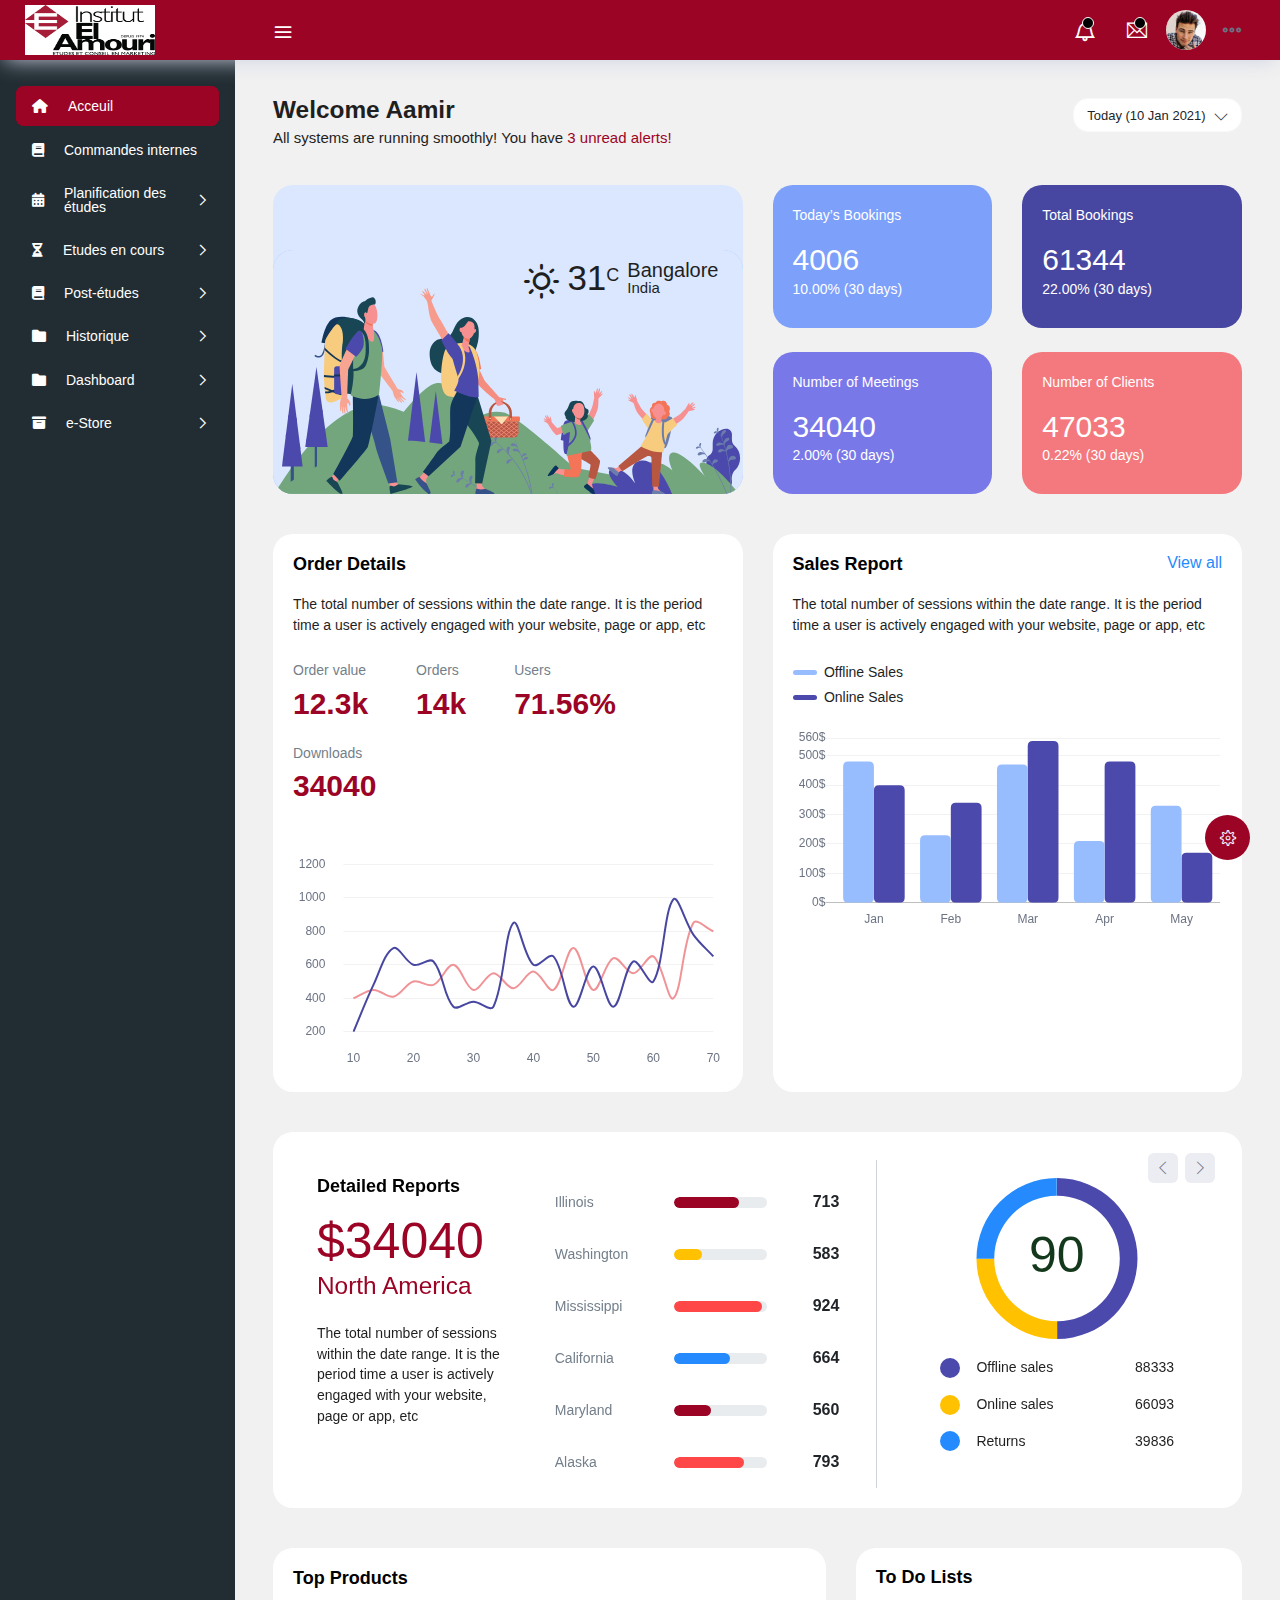
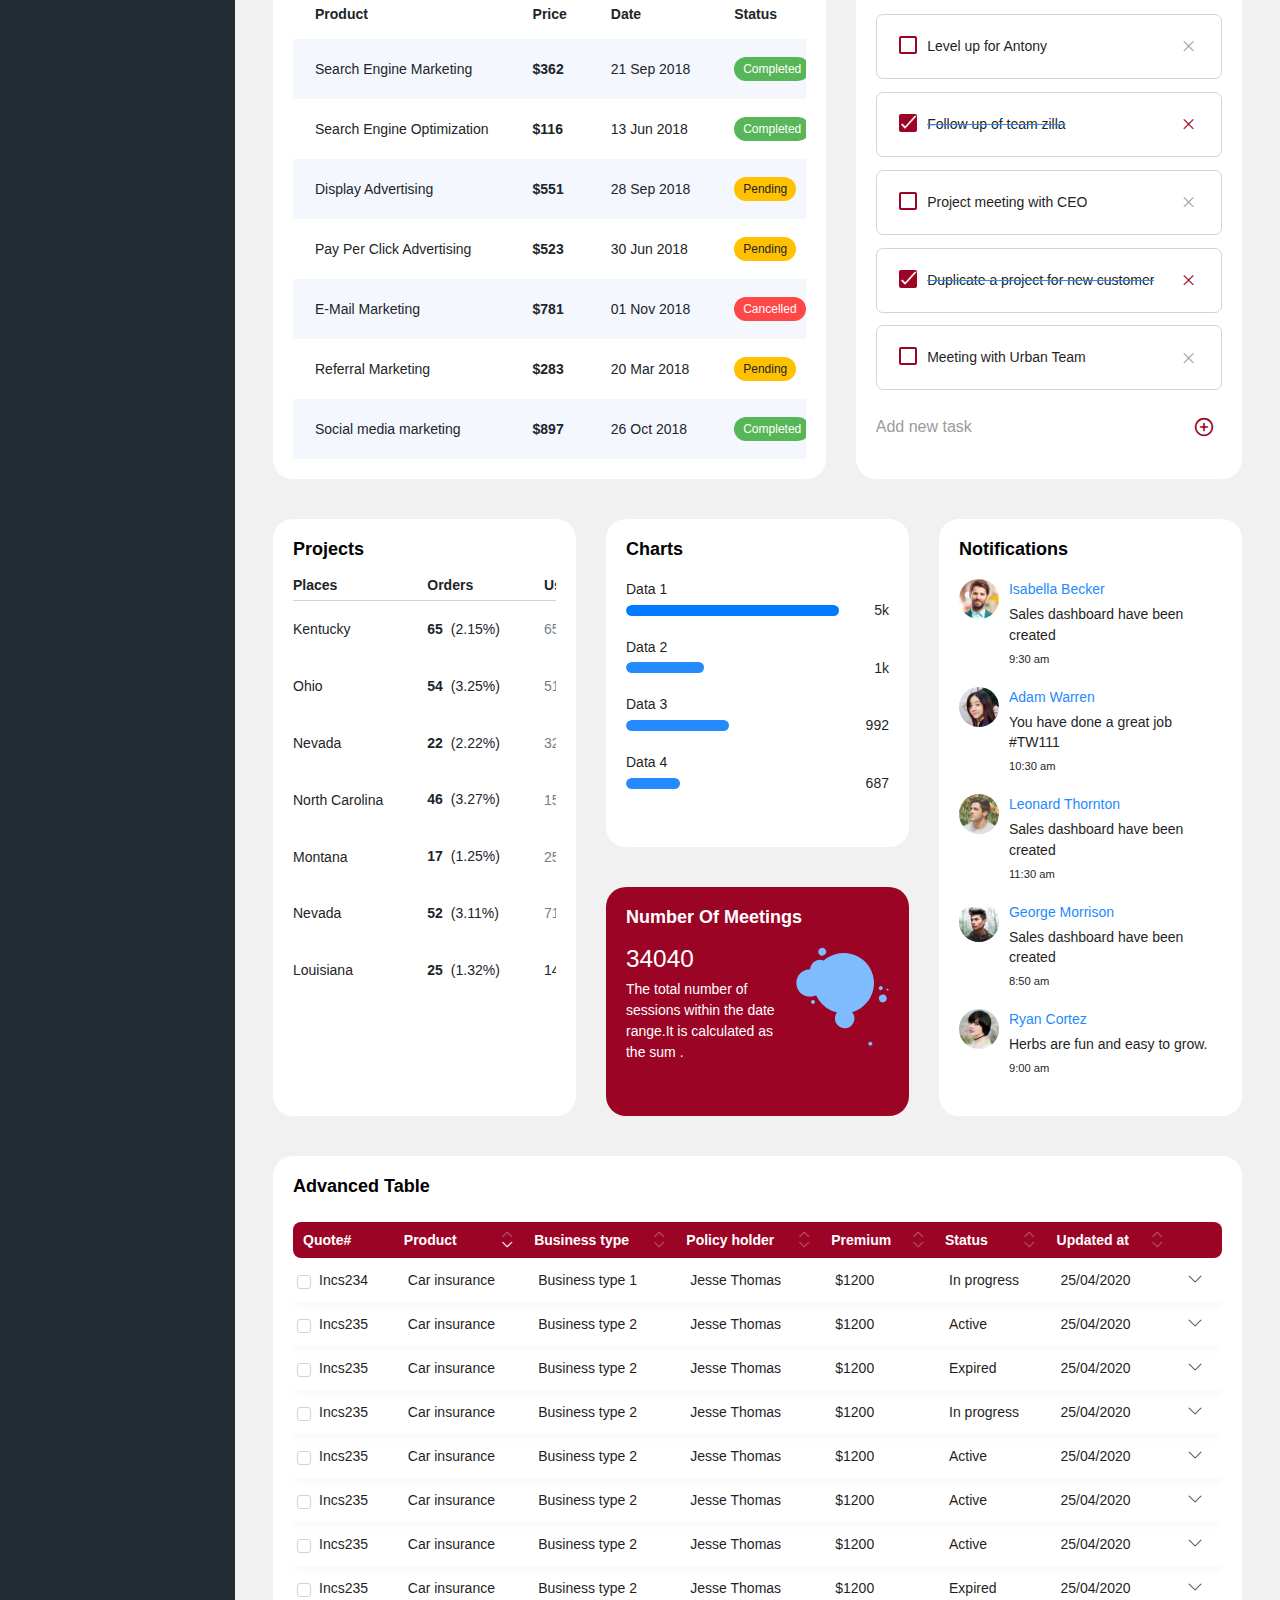
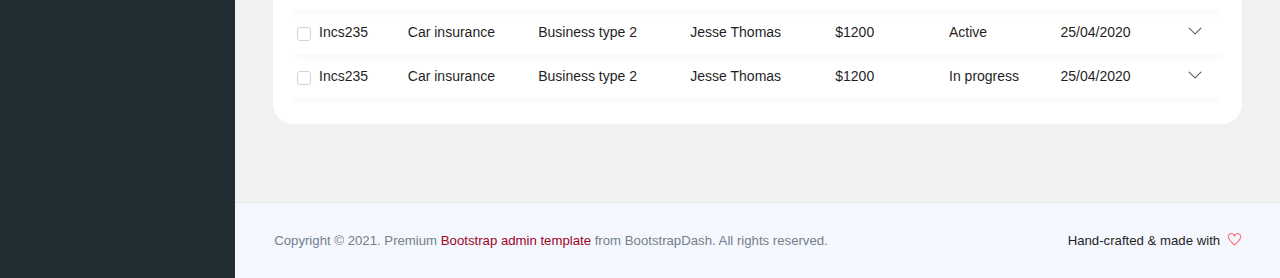
==== commit a56290dc: "new" ====
--- a/template/index.html
+++ b/template/index.html
@@ -11,6 +11,9 @@
   <link rel="stylesheet" href="vendors/ti-icons/css/themify-icons.css">
   <link rel="stylesheet" href="vendors/css/vendor.bundle.base.css">
   <!-- endinject -->
+
+  <link rel="stylesheet" href="path/to/font-awesome/css/font-awesome.min.css">
+  
   <!-- Plugin css for this page -->
   <link rel="stylesheet" href="vendors/datatables.net-bs4/dataTables.bootstrap4.css">
   <link rel="stylesheet" href="vendors/ti-icons/css/themify-icons.css">
@@ -20,6 +23,10 @@
   <link rel="stylesheet" href="css/vertical-layout-light/style.css">
   <!-- endinject -->
   <link rel="shortcut icon" href="images/favicon.png" />
+
+  <link rel="stylesheet" href="./css/all.min.css">
+    <!-- Sofia Pro -->
+    <link href="http://fonts.cdnfonts.com/css/sofia-pro" rel="stylesheet">
 </head>
 <body>
   <div class="container-scroller">
@@ -138,21 +145,22 @@
         <ul class="nav">
           <li class="nav-item">
             <a class="nav-link" href="index.html">
-              <i class="ti-home menu-icon"></i>
+              
+              <i class="fa-solid fa-house"></i>
               <span class="menu-title">Acceuil</span>
             </a>
           </li>
           <li class="nav-item">
             <a class="nav-link" data-toggle="collapse" href="#ui-basic" aria-expanded="false" aria-controls="ui-basic">
-              <i class="ti-book menu-icon"  style="color: white;"></i>
+              <i class="fa-solid fa-book" style="color: white;"></i>
               <span class="menu-title">Commandes internes</span>
             </a>
           </li>
           <li class="nav-item">
             <a class="nav-link" data-toggle="collapse" href="#form-elements" aria-expanded="false" aria-controls="form-elements">
-              <i class="ti-calendar menu-icon"  style="color: white;"></i>
+              <i class="fa-solid fa-calendar-days" style="color: white;"></i>
               <span class="menu-title">Planification  des <br> études</span>
-              <i class="menu-arrow"></i>
+              <i class="fa-solid fa-chevron-right menu-arrow"></i>
             </a>
             <div class="collapse" id="form-elements">
               <ul class="nav flex-column sub-menu">
@@ -162,9 +170,9 @@
           </li>
           <li class="nav-item">
             <a class="nav-link" data-toggle="collapse" href="#charts" aria-expanded="false" aria-controls="charts">
-              <i class="ti-timer menu-icon" style="color: white;"></i>
+              <i class="fa-solid fa-hourglass" style="color: white;"></i>
               <span class="menu-title">Etudes en cours</span>
-              <i class="menu-arrow"></i>
+              <i class="fa-solid fa-chevron-right menu-arrow"></i>
             </a>
             <div class="collapse" id="charts">
               <ul class="nav flex-column sub-menu">
@@ -174,9 +182,9 @@
           </li>
           <li class="nav-item">
             <a class="nav-link" data-toggle="collapse" href="#tables" aria-expanded="false" aria-controls="tables">
-              <i class="icon-grid-2 menu-icon"   style="color: white;"></i>
+              <i class="fa-solid fa-book" style="color: white;"></i>
               <span class="menu-title">Post-études</span>
-              <i class="menu-arrow"></i>
+              <i class="fa-solid fa-chevron-right menu-arrow"></i>
             </a>
             <div class="collapse" id="tables">
               <ul class="nav flex-column sub-menu">
@@ -186,9 +194,9 @@
           </li>
           <li class="nav-item">
             <a class="nav-link" data-toggle="collapse" href="#icons" aria-expanded="false" aria-controls="icons">
-              <i class="ti-folder menu-icon"  style="color: white;"></i>
+              <i class="fa-solid fa-folder" style="color:  white;"></i>
               <span class="menu-title">Historique</span>
-              <i class="menu-arrow"></i>
+              <i class="fa-solid fa-chevron-right menu-arrow"></i>
             </a>
             <div class="collapse" id="icons">
               <ul class="nav flex-column sub-menu">
@@ -198,9 +206,9 @@
           </li>
           <li class="nav-item">
             <a class="nav-link" data-toggle="collapse" href="#auth" aria-expanded="false" aria-controls="auth">
-              <i class="ti-dashboard menu-icon"  style="color: white;"></i>
+              <i class="fa-solid fa-folder" style="color: white;"></i>
               <span class="menu-title">Dashboard</span>
-              <i class="menu-arrow"></i>
+              <i class="fa-solid fa-chevron-right menu-arrow"></i>
             </a>
             <div class="collapse" id="auth">
               <ul class="nav flex-column sub-menu">
@@ -211,9 +219,10 @@
           </li>
           <li class="nav-item">
             <a class="nav-link" data-toggle="collapse" href="#error" aria-expanded="false" aria-controls="error">
-              <i class="ti-archive menu-icon"  style="color: white;"></i>
+              <i class="fa-solid fa-box-archive" style="color: white;"></i>
               <span class="menu-title">e-Store</span>
-              <i class="menu-arrow"></i>
+              
+              <i class="fa-solid fa-chevron-right menu-arrow"></i>
             </a>
             <div class="collapse" id="error">
               <ul class="nav flex-column sub-menu">
--- a/template/css/vertical-layout-light/style.css
+++ b/template/css/vertical-layout-light/style.css
@@ -8698,7 +8698,7 @@
 }
 
 html {
-  font-family: sans-serif;
+  font-family: 'Sofia Pro', sans-serif;
   line-height: 1.15;
   -webkit-text-size-adjust: 100%;
   -webkit-tap-highlight-color: rgba(0, 0, 0, 0);
@@ -8710,7 +8710,7 @@
 
 body {
   margin: 0;
-  font-family: -apple-system, BlinkMacSystemFont, "Segoe UI", Roboto, "Helvetica Neue", Arial, "Noto Sans", "Liberation Sans", sans-serif, "Apple Color Emoji", "Segoe UI Emoji", "Segoe UI Symbol", "Noto Color Emoji";
+  font-family: 'Sofia Pro', sans-serif;
   font-size: 1rem;
   font-weight: 400;
   line-height: 1.5;
@@ -10488,7 +10488,7 @@
   color: #495057;
   background-color: #ffffff;
   background-clip: padding-box;
-  border: 1px solid #ced4da;
+  border: 1px solid #000000;
   border-radius: 2px;
   transition: border-color 0.15s ease-in-out, box-shadow 0.15s ease-in-out;
 }
@@ -11082,15 +11082,16 @@
 }
 
 .btn-primary, .wizard > .actions a {
-  color: #000;
+  color: rgb(255, 255, 255);
   background-color: #9b0425;
   border-color: #9b0425;
+  
 }
 
 .btn-primary:hover, .wizard > .actions a:hover {
   color: #fff;
-  background-color: #3f3e91;
-  border-color: #3b3a88;
+  background-color: #000000;
+  border-color: #000000;
 }
 
 .btn-primary:focus, .wizard > .actions a:focus, .btn-primary.focus, .wizard > .actions a.focus {
@@ -19433,7 +19434,7 @@
 /* Typography */
 body {
   font-size: 1rem;
-  font-family: "Nunito", sans-serif;
+  font-family: 'Sofia Pro', sans-serif;
   font-weight: initial;
   line-height: normal;
   -webkit-font-smoothing: antialiased;
@@ -19691,7 +19692,7 @@
 code {
   padding: 5px;
   color: #FF4747;
-  font-family: "Nunito", sans-serif;
+  font-family: 'Sofia Pro', sans-serif;
   font-weight: 300;
   font-size: 0.875rem;
   border-radius: 4px;
@@ -19706,7 +19707,7 @@
   -webkit-transition: all 0.25s ease;
   -ms-transition: all 0.25s ease;
   font-size: calc(0.875rem - 0.05rem);
-  font-family: "Nunito", sans-serif;
+  font-family: 'Sofia Pro', sans-serif;
   font-weight: 400;
   border-top: 1px solid rgba(0, 0, 0, 0.06);
 }
@@ -23750,7 +23751,7 @@
   padding-left: 0;
   position: relative;
   margin-bottom: 0;
-  font-family: "Nunito", sans-serif;
+  font-family: 'Sofia Pro', sans-serif;
 }
 
 .icon-data-list li {
@@ -26402,7 +26403,7 @@
 
 .datepicker.datepicker-dropdown .datepicker-days table.table-condensed thead tr th.dow,
 .datepicker.datepicker-inline .datepicker-days table.table-condensed thead tr th.dow {
-  font-family: "Nunito", sans-serif;
+  font-family: 'Sofia Pro', sans-serif;
   color: #1F1F1F;
   font-size: 0.875rem;
   font-weight: initial;
@@ -28316,6 +28317,12 @@
 
 .auth .auth-form-light {
   background: #ffffff;
+  box-shadow: 0 5px 10px 0px #00000052;
+  -moz-box-shadow: 0 5px 10px 0px #00000052;
+  -webkit-box-shadow: 0 5px 10px 0px #00000052;
+  -o-box-shadow: 0 5px 10px 0px #00000052;
+  -ms-box-shadow: 0 5px 10px 0px #00000052;
+  border-radius: 10px;
 }
 
 .auth .auth-form-light select {
@@ -28393,13 +28400,123 @@
   font-size: .8125rem;
 }
 
-.auth form .form-group .form-control, .auth form .form-group .asColorPicker-input, .auth form .form-group .dataTables_wrapper select, .dataTables_wrapper .auth form .form-group select, .auth form .form-group .jsgrid .jsgrid-table .jsgrid-filter-row input[type=text], .jsgrid .jsgrid-table .jsgrid-filter-row .auth form .form-group input[type=text],
-.auth form .form-group .jsgrid .jsgrid-table .jsgrid-filter-row select, .jsgrid .jsgrid-table .jsgrid-filter-row .auth form .form-group select, .auth form .form-group .jsgrid .jsgrid-table .jsgrid-filter-row input[type=number], .jsgrid .jsgrid-table .jsgrid-filter-row .auth form .form-group input[type=number], .auth form .form-group .select2-container--default .select2-selection--single, .select2-container--default .auth form .form-group .select2-selection--single, .auth form .form-group .select2-container--default .select2-selection--single .select2-search__field, .select2-container--default .select2-selection--single .auth form .form-group .select2-search__field, .auth form .form-group .typeahead,
-.auth form .form-group .tt-query,
-.auth form .form-group .tt-hint {
+
+.wrap-input100 {
+  width: 100%;
+  position: relative;
+  border-bottom: 2px solid #adadad;
+  margin-bottom: 37px;
+}
+
+.input100 {
+  font-family: Poppins-Regular;
+  font-size: 15px;
+  color: #555555;
+  line-height: 1.2;
+  display: block;
+  width: 100%;
+  height: 45px;
   background: transparent;
-  border-radius: 0;
-  font-size: .9375rem;
+  padding: 0 5px;
+  border-bottom: 1px solid grey;
+  border-top: none;
+  border-left: none;
+  border-right: none;
+}
+
+/*---------------------------------------------*/ 
+.focus-input100 {
+  position: absolute;
+  display: block;
+  width: 100%;
+  height: 100%;
+  top: 0;
+  left: 0;
+  pointer-events: none;
+}
+
+.focus-input100::before {
+  content: "";
+  display: block;
+  position: absolute;
+  bottom: -2px;
+  left: 0;
+  width: 0;
+  height: 2px;
+  -webkit-transition: all 0.4s;
+  -o-transition: all 0.4s;
+  -moz-transition: all 0.4s;
+  transition: all 0.4s;
+  background: #9b0425;
+
+}
+
+.focus-input100::after {
+  font-family: Poppins-Regular;
+  font-size: 15px;
+  color: #999999;
+  line-height: 1.2;
+
+  content: attr(data-placeholder);
+  display: block;
+  width: 100%;
+  position: absolute;
+  top: 16px;
+  left: 0px;
+  padding-left: 5px;
+
+  -webkit-transition: all 0.4s;
+  -o-transition: all 0.4s;
+  -moz-transition: all 0.4s;
+  transition: all 0.4s;
+}
+
+.input100:focus + .focus-input100::after {
+  top: -15px;
+}
+
+.input100:focus + .focus-input100::before {
+  width: 100%;
+}
+
+.has-val.input100 + .focus-input100::after {
+  top: -15px;
+}
+
+.has-val.input100 + .focus-input100::before {
+  width: 100%;
+}
+
+/*---------------------------------------------*/
+.btn-show-pass {
+  font-size: 15px;
+  color: #999999;
+
+  display: -webkit-box;
+  display: -webkit-flex;
+  display: -moz-box;
+  display: -ms-flexbox;
+  display: flex;
+  align-items: center;
+  position: absolute;
+  height: 100%;
+  top: 0;
+  right: 0;
+  padding-right: 5px;
+  cursor: pointer;
+  -webkit-transition: all 0.4s;
+  -o-transition: all 0.4s;
+  -moz-transition: all 0.4s;
+  transition: all 0.4s;
+}
+
+.btn-show-pass:hover {
+  color: #6a7dfe;
+ 
+}
+
+.btn-show-pass.active {
+
 }
 
 .auth form .auth-form-btn {
@@ -28450,7 +28567,7 @@
 }
 
 .content-wrapper {
-  background: #F5F7FF;
+  background: #f1f1f1;
   padding: 2.375rem 2.375rem;
   width: 100%;
   -webkit-flex-grow: 1;
@@ -28467,7 +28584,7 @@
 .sidebar {
   min-height: calc(100vh - 60px);
   background: #222d33;
-  font-family: "Nunito", sans-serif;
+  font-family: 'Sofia Pro', sans-serif;
   font-weight: 500;
   padding: 0;
   width: 235px;
@@ -28539,8 +28656,8 @@
   -webkit-font-smoothing: antialiased;
   -moz-osx-font-smoothing: grayscale;
   margin-left: auto;
-  margin-right: 0;
-  color: #686868;
+  margin-right: -20px;
+  color: white;
 }
 
 .rtl .sidebar .nav .nav-item .nav-link i.menu-arrow {
@@ -28553,7 +28670,7 @@
   font-family: "themify";
   font-style: normal;
   display: block;
-  font-size: 0.687rem;
+  font-size: 0.700rem;
   line-height: 10px;
   -webkit-transition: all 0.2s ease-in;
   -moz-transition: all 0.2s ease-in;
@@ -28562,12 +28679,15 @@
   transition: all 0.2s ease-in;
 }
 
+
+
 .sidebar .nav .nav-item .nav-link .menu-title {
   color: white;
   display: inline-block;
   font-size: 0.875rem;
   line-height: 1;
   vertical-align: middle;
+  padding-left: 20px;
 }
 
 .sidebar .nav .nav-item .nav-link .badge {
@@ -30304,7 +30424,7 @@
 .settings-panel .settings-heading {
   padding: 16px 0 13px 35px;
   font-size: 0.875rem;
-  font-family: "Nunito", sans-serif;
+  font-family: 'Sofia Pro', sans-serif;
   font-weight: 500;
   line-height: 1;
   color: rgba(0, 0, 0, 0.9);
@@ -30499,7 +30619,7 @@
 }
 
 .settings-panel .events p {
-  font-family: "Nunito", sans-serif;
+  font-family: 'Sofia Pro', sans-serif;
   font-weight: 400;
 }
 
@@ -30593,4 +30713,6 @@
   }
 }
 
+
+
 /*# sourceMappingURL=../maps/vertical-layout-light/style.css.map */
--- a/template/css/all.min.css
+++ b/template/css/all.min.css
@@ -0,0 +1,6 @@
+/*!
+ * Font Awesome Free 6.1.1 by @fontawesome - https://fontawesome.com
+ * License - https://fontawesome.com/license/free (Icons: CC BY 4.0, Fonts: SIL OFL 1.1, Code: MIT License)
+ * Copyright 2022 Fonticons, Inc.
+ */
+.fa{font-family:var(--fa-style-family,"Font Awesome 6 Free");font-weight:var(--fa-style,900)}.fa,.fa-brands,.fa-duotone,.fa-light,.fa-regular,.fa-solid,.fa-thin,.fab,.fad,.fal,.far,.fas,.fat{-moz-osx-font-smoothing:grayscale;-webkit-font-smoothing:antialiased;display:var(--fa-display,inline-block);font-style:normal;font-variant:normal;line-height:1;text-rendering:auto}.fa-1x{font-size:1em}.fa-2x{font-size:2em}.fa-3x{font-size:3em}.fa-4x{font-size:4em}.fa-5x{font-size:5em}.fa-6x{font-size:6em}.fa-7x{font-size:7em}.fa-8x{font-size:8em}.fa-9x{font-size:9em}.fa-10x{font-size:10em}.fa-2xs{font-size:.625em;line-height:.1em;vertical-align:.225em}.fa-xs{font-size:.75em;line-height:.08333em;vertical-align:.125em}.fa-sm{font-size:.875em;line-height:.07143em;vertical-align:.05357em}.fa-lg{font-size:1.25em;line-height:.05em;vertical-align:-.075em}.fa-xl{font-size:1.5em;line-height:.04167em;vertical-align:-.125em}.fa-2xl{font-size:2em;line-height:.03125em;vertical-align:-.1875em}.fa-fw{text-align:center;width:1.25em}.fa-ul{list-style-type:none;margin-left:var(--fa-li-margin,2.5em);padding-left:0}.fa-ul>li{position:relative}.fa-li{left:calc(var(--fa-li-width, 2em)*-1);position:absolute;text-align:center;width:var(--fa-li-width,2em);line-height:inherit}.fa-border{border-radius:var(--fa-border-radius,.1em);border:var(--fa-border-width,.08em) var(--fa-border-style,solid) var(--fa-border-color,#eee);padding:var(--fa-border-padding,.2em .25em .15em)}.fa-pull-left{float:left;margin-right:var(--fa-pull-margin,.3em)}.fa-pull-right{float:right;margin-left:var(--fa-pull-margin,.3em)}.fa-beat{-webkit-animation-name:fa-beat;animation-name:fa-beat;-webkit-animation-delay:var(--fa-animation-delay,0);animation-delay:var(--fa-animation-delay,0);-webkit-animation-direction:var(--fa-animation-direction,normal);animation-direction:var(--fa-animation-direction,normal);-webkit-animation-duration:var(--fa-animation-duration,1s);animation-duration:var(--fa-animation-duration,1s);-webkit-animation-iteration-count:var(--fa-animation-iteration-count,infinite);animation-iteration-count:var(--fa-animation-iteration-count,infinite);-webkit-animation-timing-function:var(--fa-animation-timing,ease-in-out);animation-timing-function:var(--fa-animation-timing,ease-in-out)}.fa-bounce{-webkit-animation-name:fa-bounce;animation-name:fa-bounce;-webkit-animation-delay:var(--fa-animation-delay,0);animation-delay:var(--fa-animation-delay,0);-webkit-animation-direction:var(--fa-animation-direction,normal);animation-direction:var(--fa-animation-direction,normal);-webkit-animation-duration:var(--fa-animation-duration,1s);animation-duration:var(--fa-animation-duration,1s);-webkit-animation-iteration-count:var(--fa-animation-iteration-count,infinite);animation-iteration-count:var(--fa-animation-iteration-count,infinite);-webkit-animation-timing-function:var(--fa-animation-timing,cubic-bezier(.28,.84,.42,1));animation-timing-function:var(--fa-animation-timing,cubic-bezier(.28,.84,.42,1))}.fa-fade{-webkit-animation-name:fa-fade;animation-name:fa-fade;-webkit-animation-iteration-count:var(--fa-animation-iteration-count,infinite);animation-iteration-count:var(--fa-animation-iteration-count,infinite);-webkit-animation-timing-function:var(--fa-animation-timing,cubic-bezier(.4,0,.6,1));animation-timing-function:var(--fa-animation-timing,cubic-bezier(.4,0,.6,1))}.fa-beat-fade,.fa-fade{-webkit-animation-delay:var(--fa-animation-delay,0);animation-delay:var(--fa-animation-delay,0);-webkit-animation-direction:var(--fa-animation-direction,normal);animation-direction:var(--fa-animation-direction,normal);-webkit-animation-duration:var(--fa-animation-duration,1s);animation-duration:var(--fa-animation-duration,1s)}.fa-beat-fade{-webkit-animation-name:fa-beat-fade;animation-name:fa-beat-fade;-webkit-animation-iteration-count:var(--fa-animation-iteration-count,infinite);animation-iteration-count:var(--fa-animation-iteration-count,infinite);-webkit-animation-timing-function:var(--fa-animation-timing,cubic-bezier(.4,0,.6,1));animation-timing-function:var(--fa-animation-timing,cubic-bezier(.4,0,.6,1))}.fa-flip{-webkit-animation-name:fa-flip;animation-name:fa-flip;-webkit-animation-delay:var(--fa-animation-delay,0);animation-delay:var(--fa-animation-delay,0);-webkit-animation-direction:var(--fa-animation-direction,normal);animation-direction:var(--fa-animation-direction,normal);-webkit-animation-duration:var(--fa-animation-duration,1s);animation-duration:var(--fa-animation-duration,1s);-webkit-animation-iteration-count:var(--fa-animation-iteration-count,infinite);animation-iteration-count:var(--fa-animation-iteration-count,infinite);-webkit-animation-timing-function:var(--fa-animation-timing,ease-in-out);animation-timing-function:var(--fa-animation-timing,ease-in-out)}.fa-shake{-webkit-animation-name:fa-shake;animation-name:fa-shake;-webkit-animation-duration:var(--fa-animation-duration,1s);animation-duration:var(--fa-animation-duration,1s);-webkit-animation-iteration-count:var(--fa-animation-iteration-count,infinite);animation-iteration-count:var(--fa-animation-iteration-count,infinite);-webkit-animation-timing-function:var(--fa-animation-timing,linear);animation-timing-function:var(--fa-animation-timing,linear)}.fa-shake,.fa-spin{-webkit-animation-delay:var(--fa-animation-delay,0);animation-delay:var(--fa-animation-delay,0);-webkit-animation-direction:var(--fa-animation-direction,normal);animation-direction:var(--fa-animation-direction,normal)}.fa-spin{-webkit-animation-name:fa-spin;animation-name:fa-spin;-webkit-animation-duration:var(--fa-animation-duration,2s);animation-duration:var(--fa-animation-duration,2s);-webkit-animation-iteration-count:var(--fa-animation-iteration-count,infinite);animation-iteration-count:var(--fa-animation-iteration-count,infinite);-webkit-animation-timing-function:var(--fa-animation-timing,linear);animation-timing-function:var(--fa-animation-timing,linear)}.fa-spin-reverse{--fa-animation-direction:reverse}.fa-pulse,.fa-spin-pulse{-webkit-animation-name:fa-spin;animation-name:fa-spin;-webkit-animation-direction:var(--fa-animation-direction,normal);animation-direction:var(--fa-animation-direction,normal);-webkit-animation-duration:var(--fa-animation-duration,1s);animation-duration:var(--fa-animation-duration,1s);-webkit-animation-iteration-count:var(--fa-animation-iteration-count,infinite);animation-iteration-count:var(--fa-animation-iteration-count,infinite);-webkit-animation-timing-function:var(--fa-animation-timing,steps(8));animation-timing-function:var(--fa-animation-timing,steps(8))}@media (prefers-reduced-motion:reduce){.fa-beat,.fa-beat-fade,.fa-bounce,.fa-fade,.fa-flip,.fa-pulse,.fa-shake,.fa-spin,.fa-spin-pulse{-webkit-animation-delay:-1ms;animation-delay:-1ms;-webkit-animation-duration:1ms;animation-duration:1ms;-webkit-animation-iteration-count:1;animation-iteration-count:1;transition-delay:0s;transition-duration:0s}}@-webkit-keyframes fa-beat{0%,90%{-webkit-transform:scale(1);transform:scale(1)}45%{-webkit-transform:scale(var(--fa-beat-scale,1.25));transform:scale(var(--fa-beat-scale,1.25))}}@keyframes fa-beat{0%,90%{-webkit-transform:scale(1);transform:scale(1)}45%{-webkit-transform:scale(var(--fa-beat-scale,1.25));transform:scale(var(--fa-beat-scale,1.25))}}@-webkit-keyframes fa-bounce{0%{-webkit-transform:scale(1) translateY(0);transform:scale(1) translateY(0)}10%{-webkit-transform:scale(var(--fa-bounce-start-scale-x,1.1),var(--fa-bounce-start-scale-y,.9)) translateY(0);transform:scale(var(--fa-bounce-start-scale-x,1.1),var(--fa-bounce-start-scale-y,.9)) translateY(0)}30%{-webkit-transform:scale(var(--fa-bounce-jump-scale-x,.9),var(--fa-bounce-jump-scale-y,1.1)) translateY(var(--fa-bounce-height,-.5em));transform:scale(var(--fa-bounce-jump-scale-x,.9),var(--fa-bounce-jump-scale-y,1.1)) translateY(var(--fa-bounce-height,-.5em))}50%{-webkit-transform:scale(var(--fa-bounce-land-scale-x,1.05),var(--fa-bounce-land-scale-y,.95)) translateY(0);transform:scale(var(--fa-bounce-land-scale-x,1.05),var(--fa-bounce-land-scale-y,.95)) translateY(0)}57%{-webkit-transform:scale(1) translateY(var(--fa-bounce-rebound,-.125em));transform:scale(1) translateY(var(--fa-bounce-rebound,-.125em))}64%{-webkit-transform:scale(1) translateY(0);transform:scale(1) translateY(0)}to{-webkit-transform:scale(1) translateY(0);transform:scale(1) translateY(0)}}@keyframes fa-bounce{0%{-webkit-transform:scale(1) translateY(0);transform:scale(1) translateY(0)}10%{-webkit-transform:scale(var(--fa-bounce-start-scale-x,1.1),var(--fa-bounce-start-scale-y,.9)) translateY(0);transform:scale(var(--fa-bounce-start-scale-x,1.1),var(--fa-bounce-start-scale-y,.9)) translateY(0)}30%{-webkit-transform:scale(var(--fa-bounce-jump-scale-x,.9),var(--fa-bounce-jump-scale-y,1.1)) translateY(var(--fa-bounce-height,-.5em));transform:scale(var(--fa-bounce-jump-scale-x,.9),var(--fa-bounce-jump-scale-y,1.1)) translateY(var(--fa-bounce-height,-.5em))}50%{-webkit-transform:scale(var(--fa-bounce-land-scale-x,1.05),var(--fa-bounce-land-scale-y,.95)) translateY(0);transform:scale(var(--fa-bounce-land-scale-x,1.05),var(--fa-bounce-land-scale-y,.95)) translateY(0)}57%{-webkit-transform:scale(1) translateY(var(--fa-bounce-rebound,-.125em));transform:scale(1) translateY(var(--fa-bounce-rebound,-.125em))}64%{-webkit-transform:scale(1) translateY(0);transform:scale(1) translateY(0)}to{-webkit-transform:scale(1) translateY(0);transform:scale(1) translateY(0)}}@-webkit-keyframes fa-fade{50%{opacity:var(--fa-fade-opacity,.4)}}@keyframes fa-fade{50%{opacity:var(--fa-fade-opacity,.4)}}@-webkit-keyframes fa-beat-fade{0%,to{opacity:var(--fa-beat-fade-opacity,.4);-webkit-transform:scale(1);transform:scale(1)}50%{opacity:1;-webkit-transform:scale(var(--fa-beat-fade-scale,1.125));transform:scale(var(--fa-beat-fade-scale,1.125))}}@keyframes fa-beat-fade{0%,to{opacity:var(--fa-beat-fade-opacity,.4);-webkit-transform:scale(1);transform:scale(1)}50%{opacity:1;-webkit-transform:scale(var(--fa-beat-fade-scale,1.125));transform:scale(var(--fa-beat-fade-scale,1.125))}}@-webkit-keyframes fa-flip{50%{-webkit-transform:rotate3d(var(--fa-flip-x,0),var(--fa-flip-y,1),var(--fa-flip-z,0),var(--fa-flip-angle,-180deg));transform:rotate3d(var(--fa-flip-x,0),var(--fa-flip-y,1),var(--fa-flip-z,0),var(--fa-flip-angle,-180deg))}}@keyframes fa-flip{50%{-webkit-transform:rotate3d(var(--fa-flip-x,0),var(--fa-flip-y,1),var(--fa-flip-z,0),var(--fa-flip-angle,-180deg));transform:rotate3d(var(--fa-flip-x,0),var(--fa-flip-y,1),var(--fa-flip-z,0),var(--fa-flip-angle,-180deg))}}@-webkit-keyframes fa-shake{0%{-webkit-transform:rotate(-15deg);transform:rotate(-15deg)}4%{-webkit-transform:rotate(15deg);transform:rotate(15deg)}8%,24%{-webkit-transform:rotate(-18deg);transform:rotate(-18deg)}12%,28%{-webkit-transform:rotate(18deg);transform:rotate(18deg)}16%{-webkit-transform:rotate(-22deg);transform:rotate(-22deg)}20%{-webkit-transform:rotate(22deg);transform:rotate(22deg)}32%{-webkit-transform:rotate(-12deg);transform:rotate(-12deg)}36%{-webkit-transform:rotate(12deg);transform:rotate(12deg)}40%,to{-webkit-transform:rotate(0deg);transform:rotate(0deg)}}@keyframes fa-shake{0%{-webkit-transform:rotate(-15deg);transform:rotate(-15deg)}4%{-webkit-transform:rotate(15deg);transform:rotate(15deg)}8%,24%{-webkit-transform:rotate(-18deg);transform:rotate(-18deg)}12%,28%{-webkit-transform:rotate(18deg);transform:rotate(18deg)}16%{-webkit-transform:rotate(-22deg);transform:rotate(-22deg)}20%{-webkit-transform:rotate(22deg);transform:rotate(22deg)}32%{-webkit-transform:rotate(-12deg);transform:rotate(-12deg)}36%{-webkit-transform:rotate(12deg);transform:rotate(12deg)}40%,to{-webkit-transform:rotate(0deg);transform:rotate(0deg)}}@-webkit-keyframes fa-spin{0%{-webkit-transform:rotate(0deg);transform:rotate(0deg)}to{-webkit-transform:rotate(1turn);transform:rotate(1turn)}}@keyframes fa-spin{0%{-webkit-transform:rotate(0deg);transform:rotate(0deg)}to{-webkit-transform:rotate(1turn);transform:rotate(1turn)}}.fa-rotate-90{-webkit-transform:rotate(90deg);transform:rotate(90deg)}.fa-rotate-180{-webkit-transform:rotate(180deg);transform:rotate(180deg)}.fa-rotate-270{-webkit-transform:rotate(270deg);transform:rotate(270deg)}.fa-flip-horizontal{-webkit-transform:scaleX(-1);transform:scaleX(-1)}.fa-flip-vertical{-webkit-transform:scaleY(-1);transform:scaleY(-1)}.fa-flip-both,.fa-flip-horizontal.fa-flip-vertical{-webkit-transform:scale(-1);transform:scale(-1)}.fa-rotate-by{-webkit-transform:rotate(var(--fa-rotate-angle,none));transform:rotate(var(--fa-rotate-angle,none))}.fa-stack{display:inline-block;height:2em;line-height:2em;position:relative;vertical-align:middle;width:2.5em}.fa-stack-1x,.fa-stack-2x{left:0;position:absolute;text-align:center;width:100%;z-index:var(--fa-stack-z-index,auto)}.fa-stack-1x{line-height:inherit}.fa-stack-2x{font-size:2em}.fa-inverse{color:var(--fa-inverse,#fff)}.fa-0:before{content:"\30"}.fa-1:before{content:"\31"}.fa-2:before{content:"\32"}.fa-3:before{content:"\33"}.fa-4:before{content:"\34"}.fa-5:before{content:"\35"}.fa-6:before{content:"\36"}.fa-7:before{content:"\37"}.fa-8:before{content:"\38"}.fa-9:before{content:"\39"}.fa-a:before{content:"\41"}.fa-address-book:before,.fa-contact-book:before{content:"\f2b9"}.fa-address-card:before,.fa-contact-card:before,.fa-vcard:before{content:"\f2bb"}.fa-align-center:before{content:"\f037"}.fa-align-justify:before{content:"\f039"}.fa-align-left:before{content:"\f036"}.fa-align-right:before{content:"\f038"}.fa-anchor:before{content:"\f13d"}.fa-anchor-circle-check:before{content:"\e4aa"}.fa-anchor-circle-exclamation:before{content:"\e4ab"}.fa-anchor-circle-xmark:before{content:"\e4ac"}.fa-anchor-lock:before{content:"\e4ad"}.fa-angle-down:before{content:"\f107"}.fa-angle-left:before{content:"\f104"}.fa-angle-right:before{content:"\f105"}.fa-angle-up:before{content:"\f106"}.fa-angle-double-down:before,.fa-angles-down:before{content:"\f103"}.fa-angle-double-left:before,.fa-angles-left:before{content:"\f100"}.fa-angle-double-right:before,.fa-angles-right:before{content:"\f101"}.fa-angle-double-up:before,.fa-angles-up:before{content:"\f102"}.fa-ankh:before{content:"\f644"}.fa-apple-alt:before,.fa-apple-whole:before{content:"\f5d1"}.fa-archway:before{content:"\f557"}.fa-arrow-down:before{content:"\f063"}.fa-arrow-down-1-9:before,.fa-sort-numeric-asc:before,.fa-sort-numeric-down:before{content:"\f162"}.fa-arrow-down-9-1:before,.fa-sort-numeric-desc:before,.fa-sort-numeric-down-alt:before{content:"\f886"}.fa-arrow-down-a-z:before,.fa-sort-alpha-asc:before,.fa-sort-alpha-down:before{content:"\f15d"}.fa-arrow-down-long:before,.fa-long-arrow-down:before{content:"\f175"}.fa-arrow-down-short-wide:before,.fa-sort-amount-desc:before,.fa-sort-amount-down-alt:before{content:"\f884"}.fa-arrow-down-up-across-line:before{content:"\e4af"}.fa-arrow-down-up-lock:before{content:"\e4b0"}.fa-arrow-down-wide-short:before,.fa-sort-amount-asc:before,.fa-sort-amount-down:before{content:"\f160"}.fa-arrow-down-z-a:before,.fa-sort-alpha-desc:before,.fa-sort-alpha-down-alt:before{content:"\f881"}.fa-arrow-left:before{content:"\f060"}.fa-arrow-left-long:before,.fa-long-arrow-left:before{content:"\f177"}.fa-arrow-pointer:before,.fa-mouse-pointer:before{content:"\f245"}.fa-arrow-right:before{content:"\f061"}.fa-arrow-right-arrow-left:before,.fa-exchange:before{content:"\f0ec"}.fa-arrow-right-from-bracket:before,.fa-sign-out:before{content:"\f08b"}.fa-arrow-right-long:before,.fa-long-arrow-right:before{content:"\f178"}.fa-arrow-right-to-bracket:before,.fa-sign-in:before{content:"\f090"}.fa-arrow-right-to-city:before{content:"\e4b3"}.fa-arrow-left-rotate:before,.fa-arrow-rotate-back:before,.fa-arrow-rotate-backward:before,.fa-arrow-rotate-left:before,.fa-undo:before{content:"\f0e2"}.fa-arrow-right-rotate:before,.fa-arrow-rotate-forward:before,.fa-arrow-rotate-right:before,.fa-redo:before{content:"\f01e"}.fa-arrow-trend-down:before{content:"\e097"}.fa-arrow-trend-up:before{content:"\e098"}.fa-arrow-turn-down:before,.fa-level-down:before{content:"\f149"}.fa-arrow-turn-up:before,.fa-level-up:before{content:"\f148"}.fa-arrow-up:before{content:"\f062"}.fa-arrow-up-1-9:before,.fa-sort-numeric-up:before{content:"\f163"}.fa-arrow-up-9-1:before,.fa-sort-numeric-up-alt:before{content:"\f887"}.fa-arrow-up-a-z:before,.fa-sort-alpha-up:before{content:"\f15e"}.fa-arrow-up-from-bracket:before{content:"\e09a"}.fa-arrow-up-from-ground-water:before{content:"\e4b5"}.fa-arrow-up-from-water-pump:before{content:"\e4b6"}.fa-arrow-up-long:before,.fa-long-arrow-up:before{content:"\f176"}.fa-arrow-up-right-dots:before{content:"\e4b7"}.fa-arrow-up-right-from-square:before,.fa-external-link:before{content:"\f08e"}.fa-arrow-up-short-wide:before,.fa-sort-amount-up-alt:before{content:"\f885"}.fa-arrow-up-wide-short:before,.fa-sort-amount-up:before{content:"\f161"}.fa-arrow-up-z-a:before,.fa-sort-alpha-up-alt:before{content:"\f882"}.fa-arrows-down-to-line:before{content:"\e4b8"}.fa-arrows-down-to-people:before{content:"\e4b9"}.fa-arrows-h:before,.fa-arrows-left-right:before{content:"\f07e"}.fa-arrows-left-right-to-line:before{content:"\e4ba"}.fa-arrows-rotate:before,.fa-refresh:before,.fa-sync:before{content:"\f021"}.fa-arrows-spin:before{content:"\e4bb"}.fa-arrows-split-up-and-left:before{content:"\e4bc"}.fa-arrows-to-circle:before{content:"\e4bd"}.fa-arrows-to-dot:before{content:"\e4be"}.fa-arrows-to-eye:before{content:"\e4bf"}.fa-arrows-turn-right:before{content:"\e4c0"}.fa-arrows-turn-to-dots:before{content:"\e4c1"}.fa-arrows-up-down:before,.fa-arrows-v:before{content:"\f07d"}.fa-arrows-up-down-left-right:before,.fa-arrows:before{content:"\f047"}.fa-arrows-up-to-line:before{content:"\e4c2"}.fa-asterisk:before{content:"\2a"}.fa-at:before{content:"\40"}.fa-atom:before{content:"\f5d2"}.fa-audio-description:before{content:"\f29e"}.fa-austral-sign:before{content:"\e0a9"}.fa-award:before{content:"\f559"}.fa-b:before{content:"\42"}.fa-baby:before{content:"\f77c"}.fa-baby-carriage:before,.fa-carriage-baby:before{content:"\f77d"}.fa-backward:before{content:"\f04a"}.fa-backward-fast:before,.fa-fast-backward:before{content:"\f049"}.fa-backward-step:before,.fa-step-backward:before{content:"\f048"}.fa-bacon:before{content:"\f7e5"}.fa-bacteria:before{content:"\e059"}.fa-bacterium:before{content:"\e05a"}.fa-bag-shopping:before,.fa-shopping-bag:before{content:"\f290"}.fa-bahai:before{content:"\f666"}.fa-baht-sign:before{content:"\e0ac"}.fa-ban:before,.fa-cancel:before{content:"\f05e"}.fa-ban-smoking:before,.fa-smoking-ban:before{content:"\f54d"}.fa-band-aid:before,.fa-bandage:before{content:"\f462"}.fa-barcode:before{content:"\f02a"}.fa-bars:before,.fa-navicon:before{content:"\f0c9"}.fa-bars-progress:before,.fa-tasks-alt:before{content:"\f828"}.fa-bars-staggered:before,.fa-reorder:before,.fa-stream:before{content:"\f550"}.fa-baseball-ball:before,.fa-baseball:before{content:"\f433"}.fa-baseball-bat-ball:before{content:"\f432"}.fa-basket-shopping:before,.fa-shopping-basket:before{content:"\f291"}.fa-basketball-ball:before,.fa-basketball:before{content:"\f434"}.fa-bath:before,.fa-bathtub:before{content:"\f2cd"}.fa-battery-0:before,.fa-battery-empty:before{content:"\f244"}.fa-battery-5:before,.fa-battery-full:before,.fa-battery:before{content:"\f240"}.fa-battery-3:before,.fa-battery-half:before{content:"\f242"}.fa-battery-2:before,.fa-battery-quarter:before{content:"\f243"}.fa-battery-4:before,.fa-battery-three-quarters:before{content:"\f241"}.fa-bed:before{content:"\f236"}.fa-bed-pulse:before,.fa-procedures:before{content:"\f487"}.fa-beer-mug-empty:before,.fa-beer:before{content:"\f0fc"}.fa-bell:before{content:"\f0f3"}.fa-bell-concierge:before,.fa-concierge-bell:before{content:"\f562"}.fa-bell-slash:before{content:"\f1f6"}.fa-bezier-curve:before{content:"\f55b"}.fa-bicycle:before{content:"\f206"}.fa-binoculars:before{content:"\f1e5"}.fa-biohazard:before{content:"\f780"}.fa-bitcoin-sign:before{content:"\e0b4"}.fa-blender:before{content:"\f517"}.fa-blender-phone:before{content:"\f6b6"}.fa-blog:before{content:"\f781"}.fa-bold:before{content:"\f032"}.fa-bolt:before,.fa-zap:before{content:"\f0e7"}.fa-bolt-lightning:before{content:"\e0b7"}.fa-bomb:before{content:"\f1e2"}.fa-bone:before{content:"\f5d7"}.fa-bong:before{content:"\f55c"}.fa-book:before{content:"\f02d"}.fa-atlas:before,.fa-book-atlas:before{content:"\f558"}.fa-bible:before,.fa-book-bible:before{content:"\f647"}.fa-book-bookmark:before{content:"\e0bb"}.fa-book-journal-whills:before,.fa-journal-whills:before{content:"\f66a"}.fa-book-medical:before{content:"\f7e6"}.fa-book-open:before{content:"\f518"}.fa-book-open-reader:before,.fa-book-reader:before{content:"\f5da"}.fa-book-quran:before,.fa-quran:before{content:"\f687"}.fa-book-dead:before,.fa-book-skull:before{content:"\f6b7"}.fa-bookmark:before{content:"\f02e"}.fa-border-all:before{content:"\f84c"}.fa-border-none:before{content:"\f850"}.fa-border-style:before,.fa-border-top-left:before{content:"\f853"}.fa-bore-hole:before{content:"\e4c3"}.fa-bottle-droplet:before{content:"\e4c4"}.fa-bottle-water:before{content:"\e4c5"}.fa-bowl-food:before{content:"\e4c6"}.fa-bowl-rice:before{content:"\e2eb"}.fa-bowling-ball:before{content:"\f436"}.fa-box:before{content:"\f466"}.fa-archive:before,.fa-box-archive:before{content:"\f187"}.fa-box-open:before{content:"\f49e"}.fa-box-tissue:before{content:"\e05b"}.fa-boxes-packing:before{content:"\e4c7"}.fa-boxes-alt:before,.fa-boxes-stacked:before,.fa-boxes:before{content:"\f468"}.fa-braille:before{content:"\f2a1"}.fa-brain:before{content:"\f5dc"}.fa-brazilian-real-sign:before{content:"\e46c"}.fa-bread-slice:before{content:"\f7ec"}.fa-bridge:before{content:"\e4c8"}.fa-bridge-circle-check:before{content:"\e4c9"}.fa-bridge-circle-exclamation:before{content:"\e4ca"}.fa-bridge-circle-xmark:before{content:"\e4cb"}.fa-bridge-lock:before{content:"\e4cc"}.fa-bridge-water:before{content:"\e4ce"}.fa-briefcase:before{content:"\f0b1"}.fa-briefcase-medical:before{content:"\f469"}.fa-broom:before{content:"\f51a"}.fa-broom-ball:before,.fa-quidditch-broom-ball:before,.fa-quidditch:before{content:"\f458"}.fa-brush:before{content:"\f55d"}.fa-bucket:before{content:"\e4cf"}.fa-bug:before{content:"\f188"}.fa-bug-slash:before{content:"\e490"}.fa-bugs:before{content:"\e4d0"}.fa-building:before{content:"\f1ad"}.fa-building-circle-arrow-right:before{content:"\e4d1"}.fa-building-circle-check:before{content:"\e4d2"}.fa-building-circle-exclamation:before{content:"\e4d3"}.fa-building-circle-xmark:before{content:"\e4d4"}.fa-bank:before,.fa-building-columns:before,.fa-institution:before,.fa-museum:before,.fa-university:before{content:"\f19c"}.fa-building-flag:before{content:"\e4d5"}.fa-building-lock:before{content:"\e4d6"}.fa-building-ngo:before{content:"\e4d7"}.fa-building-shield:before{content:"\e4d8"}.fa-building-un:before{content:"\e4d9"}.fa-building-user:before{content:"\e4da"}.fa-building-wheat:before{content:"\e4db"}.fa-bullhorn:before{content:"\f0a1"}.fa-bullseye:before{content:"\f140"}.fa-burger:before,.fa-hamburger:before{content:"\f805"}.fa-burst:before{content:"\e4dc"}.fa-bus:before{content:"\f207"}.fa-bus-alt:before,.fa-bus-simple:before{content:"\f55e"}.fa-briefcase-clock:before,.fa-business-time:before{content:"\f64a"}.fa-c:before{content:"\43"}.fa-birthday-cake:before,.fa-cake-candles:before,.fa-cake:before{content:"\f1fd"}.fa-calculator:before{content:"\f1ec"}.fa-calendar:before{content:"\f133"}.fa-calendar-check:before{content:"\f274"}.fa-calendar-day:before{content:"\f783"}.fa-calendar-alt:before,.fa-calendar-days:before{content:"\f073"}.fa-calendar-minus:before{content:"\f272"}.fa-calendar-plus:before{content:"\f271"}.fa-calendar-week:before{content:"\f784"}.fa-calendar-times:before,.fa-calendar-xmark:before{content:"\f273"}.fa-camera-alt:before,.fa-camera:before{content:"\f030"}.fa-camera-retro:before{content:"\f083"}.fa-camera-rotate:before{content:"\e0d8"}.fa-campground:before{content:"\f6bb"}.fa-candy-cane:before{content:"\f786"}.fa-cannabis:before{content:"\f55f"}.fa-capsules:before{content:"\f46b"}.fa-automobile:before,.fa-car:before{content:"\f1b9"}.fa-battery-car:before,.fa-car-battery:before{content:"\f5df"}.fa-car-burst:before,.fa-car-crash:before{content:"\f5e1"}.fa-car-on:before{content:"\e4dd"}.fa-car-alt:before,.fa-car-rear:before{content:"\f5de"}.fa-car-side:before{content:"\f5e4"}.fa-car-tunnel:before{content:"\e4de"}.fa-caravan:before{content:"\f8ff"}.fa-caret-down:before{content:"\f0d7"}.fa-caret-left:before{content:"\f0d9"}.fa-caret-right:before{content:"\f0da"}.fa-caret-up:before{content:"\f0d8"}.fa-carrot:before{content:"\f787"}.fa-cart-arrow-down:before{content:"\f218"}.fa-cart-flatbed:before,.fa-dolly-flatbed:before{content:"\f474"}.fa-cart-flatbed-suitcase:before,.fa-luggage-cart:before{content:"\f59d"}.fa-cart-plus:before{content:"\f217"}.fa-cart-shopping:before,.fa-shopping-cart:before{content:"\f07a"}.fa-cash-register:before{content:"\f788"}.fa-cat:before{content:"\f6be"}.fa-cedi-sign:before{content:"\e0df"}.fa-cent-sign:before{content:"\e3f5"}.fa-certificate:before{content:"\f0a3"}.fa-chair:before{content:"\f6c0"}.fa-blackboard:before,.fa-chalkboard:before{content:"\f51b"}.fa-chalkboard-teacher:before,.fa-chalkboard-user:before{content:"\f51c"}.fa-champagne-glasses:before,.fa-glass-cheers:before{content:"\f79f"}.fa-charging-station:before{content:"\f5e7"}.fa-area-chart:before,.fa-chart-area:before{content:"\f1fe"}.fa-bar-chart:before,.fa-chart-bar:before{content:"\f080"}.fa-chart-column:before{content:"\e0e3"}.fa-chart-gantt:before{content:"\e0e4"}.fa-chart-line:before,.fa-line-chart:before{content:"\f201"}.fa-chart-pie:before,.fa-pie-chart:before{content:"\f200"}.fa-chart-simple:before{content:"\e473"}.fa-check:before{content:"\f00c"}.fa-check-double:before{content:"\f560"}.fa-check-to-slot:before,.fa-vote-yea:before{content:"\f772"}.fa-cheese:before{content:"\f7ef"}.fa-chess:before{content:"\f439"}.fa-chess-bishop:before{content:"\f43a"}.fa-chess-board:before{content:"\f43c"}.fa-chess-king:before{content:"\f43f"}.fa-chess-knight:before{content:"\f441"}.fa-chess-pawn:before{content:"\f443"}.fa-chess-queen:before{content:"\f445"}.fa-chess-rook:before{content:"\f447"}.fa-chevron-down:before{content:"\f078"}.fa-chevron-left:before{content:"\f053"}.fa-chevron-right:before{content:"\f054"}.fa-chevron-up:before{content:"\f077"}.fa-child:before{content:"\f1ae"}.fa-child-dress:before{content:"\e59c"}.fa-child-reaching:before{content:"\e59d"}.fa-child-rifle:before{content:"\e4e0"}.fa-children:before{content:"\e4e1"}.fa-church:before{content:"\f51d"}.fa-circle:before{content:"\f111"}.fa-arrow-circle-down:before,.fa-circle-arrow-down:before{content:"\f0ab"}.fa-arrow-circle-left:before,.fa-circle-arrow-left:before{content:"\f0a8"}.fa-arrow-circle-right:before,.fa-circle-arrow-right:before{content:"\f0a9"}.fa-arrow-circle-up:before,.fa-circle-arrow-up:before{content:"\f0aa"}.fa-check-circle:before,.fa-circle-check:before{content:"\f058"}.fa-chevron-circle-down:before,.fa-circle-chevron-down:before{content:"\f13a"}.fa-chevron-circle-left:before,.fa-circle-chevron-left:before{content:"\f137"}.fa-chevron-circle-right:before,.fa-circle-chevron-right:before{content:"\f138"}.fa-chevron-circle-up:before,.fa-circle-chevron-up:before{content:"\f139"}.fa-circle-dollar-to-slot:before,.fa-donate:before{content:"\f4b9"}.fa-circle-dot:before,.fa-dot-circle:before{content:"\f192"}.fa-arrow-alt-circle-down:before,.fa-circle-down:before{content:"\f358"}.fa-circle-exclamation:before,.fa-exclamation-circle:before{content:"\f06a"}.fa-circle-h:before,.fa-hospital-symbol:before{content:"\f47e"}.fa-adjust:before,.fa-circle-half-stroke:before{content:"\f042"}.fa-circle-info:before,.fa-info-circle:before{content:"\f05a"}.fa-arrow-alt-circle-left:before,.fa-circle-left:before{content:"\f359"}.fa-circle-minus:before,.fa-minus-circle:before{content:"\f056"}.fa-circle-nodes:before{content:"\e4e2"}.fa-circle-notch:before{content:"\f1ce"}.fa-circle-pause:before,.fa-pause-circle:before{content:"\f28b"}.fa-circle-play:before,.fa-play-circle:before{content:"\f144"}.fa-circle-plus:before,.fa-plus-circle:before{content:"\f055"}.fa-circle-question:before,.fa-question-circle:before{content:"\f059"}.fa-circle-radiation:before,.fa-radiation-alt:before{content:"\f7ba"}.fa-arrow-alt-circle-right:before,.fa-circle-right:before{content:"\f35a"}.fa-circle-stop:before,.fa-stop-circle:before{content:"\f28d"}.fa-arrow-alt-circle-up:before,.fa-circle-up:before{content:"\f35b"}.fa-circle-user:before,.fa-user-circle:before{content:"\f2bd"}.fa-circle-xmark:before,.fa-times-circle:before,.fa-xmark-circle:before{content:"\f057"}.fa-city:before{content:"\f64f"}.fa-clapperboard:before{content:"\e131"}.fa-clipboard:before{content:"\f328"}.fa-clipboard-check:before{content:"\f46c"}.fa-clipboard-list:before{content:"\f46d"}.fa-clipboard-question:before{content:"\e4e3"}.fa-clipboard-user:before{content:"\f7f3"}.fa-clock-four:before,.fa-clock:before{content:"\f017"}.fa-clock-rotate-left:before,.fa-history:before{content:"\f1da"}.fa-clone:before{content:"\f24d"}.fa-closed-captioning:before{content:"\f20a"}.fa-cloud:before{content:"\f0c2"}.fa-cloud-arrow-down:before,.fa-cloud-download-alt:before,.fa-cloud-download:before{content:"\f0ed"}.fa-cloud-arrow-up:before,.fa-cloud-upload-alt:before,.fa-cloud-upload:before{content:"\f0ee"}.fa-cloud-bolt:before,.fa-thunderstorm:before{content:"\f76c"}.fa-cloud-meatball:before{content:"\f73b"}.fa-cloud-moon:before{content:"\f6c3"}.fa-cloud-moon-rain:before{content:"\f73c"}.fa-cloud-rain:before{content:"\f73d"}.fa-cloud-showers-heavy:before{content:"\f740"}.fa-cloud-showers-water:before{content:"\e4e4"}.fa-cloud-sun:before{content:"\f6c4"}.fa-cloud-sun-rain:before{content:"\f743"}.fa-clover:before{content:"\e139"}.fa-code:before{content:"\f121"}.fa-code-branch:before{content:"\f126"}.fa-code-commit:before{content:"\f386"}.fa-code-compare:before{content:"\e13a"}.fa-code-fork:before{content:"\e13b"}.fa-code-merge:before{content:"\f387"}.fa-code-pull-request:before{content:"\e13c"}.fa-coins:before{content:"\f51e"}.fa-colon-sign:before{content:"\e140"}.fa-comment:before{content:"\f075"}.fa-comment-dollar:before{content:"\f651"}.fa-comment-dots:before,.fa-commenting:before{content:"\f4ad"}.fa-comment-medical:before{content:"\f7f5"}.fa-comment-slash:before{content:"\f4b3"}.fa-comment-sms:before,.fa-sms:before{content:"\f7cd"}.fa-comments:before{content:"\f086"}.fa-comments-dollar:before{content:"\f653"}.fa-compact-disc:before{content:"\f51f"}.fa-compass:before{content:"\f14e"}.fa-compass-drafting:before,.fa-drafting-compass:before{content:"\f568"}.fa-compress:before{content:"\f066"}.fa-computer:before{content:"\e4e5"}.fa-computer-mouse:before,.fa-mouse:before{content:"\f8cc"}.fa-cookie:before{content:"\f563"}.fa-cookie-bite:before{content:"\f564"}.fa-copy:before{content:"\f0c5"}.fa-copyright:before{content:"\f1f9"}.fa-couch:before{content:"\f4b8"}.fa-cow:before{content:"\f6c8"}.fa-credit-card-alt:before,.fa-credit-card:before{content:"\f09d"}.fa-crop:before{content:"\f125"}.fa-crop-alt:before,.fa-crop-simple:before{content:"\f565"}.fa-cross:before{content:"\f654"}.fa-crosshairs:before{content:"\f05b"}.fa-crow:before{content:"\f520"}.fa-crown:before{content:"\f521"}.fa-crutch:before{content:"\f7f7"}.fa-cruzeiro-sign:before{content:"\e152"}.fa-cube:before{content:"\f1b2"}.fa-cubes:before{content:"\f1b3"}.fa-cubes-stacked:before{content:"\e4e6"}.fa-d:before{content:"\44"}.fa-database:before{content:"\f1c0"}.fa-backspace:before,.fa-delete-left:before{content:"\f55a"}.fa-democrat:before{content:"\f747"}.fa-desktop-alt:before,.fa-desktop:before{content:"\f390"}.fa-dharmachakra:before{content:"\f655"}.fa-diagram-next:before{content:"\e476"}.fa-diagram-predecessor:before{content:"\e477"}.fa-diagram-project:before,.fa-project-diagram:before{content:"\f542"}.fa-diagram-successor:before{content:"\e47a"}.fa-diamond:before{content:"\f219"}.fa-diamond-turn-right:before,.fa-directions:before{content:"\f5eb"}.fa-dice:before{content:"\f522"}.fa-dice-d20:before{content:"\f6cf"}.fa-dice-d6:before{content:"\f6d1"}.fa-dice-five:before{content:"\f523"}.fa-dice-four:before{content:"\f524"}.fa-dice-one:before{content:"\f525"}.fa-dice-six:before{content:"\f526"}.fa-dice-three:before{content:"\f527"}.fa-dice-two:before{content:"\f528"}.fa-disease:before{content:"\f7fa"}.fa-display:before{content:"\e163"}.fa-divide:before{content:"\f529"}.fa-dna:before{content:"\f471"}.fa-dog:before{content:"\f6d3"}.fa-dollar-sign:before,.fa-dollar:before,.fa-usd:before{content:"\24"}.fa-dolly-box:before,.fa-dolly:before{content:"\f472"}.fa-dong-sign:before{content:"\e169"}.fa-door-closed:before{content:"\f52a"}.fa-door-open:before{content:"\f52b"}.fa-dove:before{content:"\f4ba"}.fa-compress-alt:before,.fa-down-left-and-up-right-to-center:before{content:"\f422"}.fa-down-long:before,.fa-long-arrow-alt-down:before{content:"\f309"}.fa-download:before{content:"\f019"}.fa-dragon:before{content:"\f6d5"}.fa-draw-polygon:before{content:"\f5ee"}.fa-droplet:before,.fa-tint:before{content:"\f043"}.fa-droplet-slash:before,.fa-tint-slash:before{content:"\f5c7"}.fa-drum:before{content:"\f569"}.fa-drum-steelpan:before{content:"\f56a"}.fa-drumstick-bite:before{content:"\f6d7"}.fa-dumbbell:before{content:"\f44b"}.fa-dumpster:before{content:"\f793"}.fa-dumpster-fire:before{content:"\f794"}.fa-dungeon:before{content:"\f6d9"}.fa-e:before{content:"\45"}.fa-deaf:before,.fa-deafness:before,.fa-ear-deaf:before,.fa-hard-of-hearing:before{content:"\f2a4"}.fa-assistive-listening-systems:before,.fa-ear-listen:before{content:"\f2a2"}.fa-earth-africa:before,.fa-globe-africa:before{content:"\f57c"}.fa-earth-america:before,.fa-earth-americas:before,.fa-earth:before,.fa-globe-americas:before{content:"\f57d"}.fa-earth-asia:before,.fa-globe-asia:before{content:"\f57e"}.fa-earth-europe:before,.fa-globe-europe:before{content:"\f7a2"}.fa-earth-oceania:before,.fa-globe-oceania:before{content:"\e47b"}.fa-egg:before{content:"\f7fb"}.fa-eject:before{content:"\f052"}.fa-elevator:before{content:"\e16d"}.fa-ellipsis-h:before,.fa-ellipsis:before{content:"\f141"}.fa-ellipsis-v:before,.fa-ellipsis-vertical:before{content:"\f142"}.fa-envelope:before{content:"\f0e0"}.fa-envelope-circle-check:before{content:"\e4e8"}.fa-envelope-open:before{content:"\f2b6"}.fa-envelope-open-text:before{content:"\f658"}.fa-envelopes-bulk:before,.fa-mail-bulk:before{content:"\f674"}.fa-equals:before{content:"\3d"}.fa-eraser:before{content:"\f12d"}.fa-ethernet:before{content:"\f796"}.fa-eur:before,.fa-euro-sign:before,.fa-euro:before{content:"\f153"}.fa-exclamation:before{content:"\21"}.fa-expand:before{content:"\f065"}.fa-explosion:before{content:"\e4e9"}.fa-eye:before{content:"\f06e"}.fa-eye-dropper-empty:before,.fa-eye-dropper:before,.fa-eyedropper:before{content:"\f1fb"}.fa-eye-low-vision:before,.fa-low-vision:before{content:"\f2a8"}.fa-eye-slash:before{content:"\f070"}.fa-f:before{content:"\46"}.fa-angry:before,.fa-face-angry:before{content:"\f556"}.fa-dizzy:before,.fa-face-dizzy:before{content:"\f567"}.fa-face-flushed:before,.fa-flushed:before{content:"\f579"}.fa-face-frown:before,.fa-frown:before{content:"\f119"}.fa-face-frown-open:before,.fa-frown-open:before{content:"\f57a"}.fa-face-grimace:before,.fa-grimace:before{content:"\f57f"}.fa-face-grin:before,.fa-grin:before{content:"\f580"}.fa-face-grin-beam:before,.fa-grin-beam:before{content:"\f582"}.fa-face-grin-beam-sweat:before,.fa-grin-beam-sweat:before{content:"\f583"}.fa-face-grin-hearts:before,.fa-grin-hearts:before{content:"\f584"}.fa-face-grin-squint:before,.fa-grin-squint:before{content:"\f585"}.fa-face-grin-squint-tears:before,.fa-grin-squint-tears:before{content:"\f586"}.fa-face-grin-stars:before,.fa-grin-stars:before{content:"\f587"}.fa-face-grin-tears:before,.fa-grin-tears:before{content:"\f588"}.fa-face-grin-tongue:before,.fa-grin-tongue:before{content:"\f589"}.fa-face-grin-tongue-squint:before,.fa-grin-tongue-squint:before{content:"\f58a"}.fa-face-grin-tongue-wink:before,.fa-grin-tongue-wink:before{content:"\f58b"}.fa-face-grin-wide:before,.fa-grin-alt:before{content:"\f581"}.fa-face-grin-wink:before,.fa-grin-wink:before{content:"\f58c"}.fa-face-kiss:before,.fa-kiss:before{content:"\f596"}.fa-face-kiss-beam:before,.fa-kiss-beam:before{content:"\f597"}.fa-face-kiss-wink-heart:before,.fa-kiss-wink-heart:before{content:"\f598"}.fa-face-laugh:before,.fa-laugh:before{content:"\f599"}.fa-face-laugh-beam:before,.fa-laugh-beam:before{content:"\f59a"}.fa-face-laugh-squint:before,.fa-laugh-squint:before{content:"\f59b"}.fa-face-laugh-wink:before,.fa-laugh-wink:before{content:"\f59c"}.fa-face-meh:before,.fa-meh:before{content:"\f11a"}.fa-face-meh-blank:before,.fa-meh-blank:before{content:"\f5a4"}.fa-face-rolling-eyes:before,.fa-meh-rolling-eyes:before{content:"\f5a5"}.fa-face-sad-cry:before,.fa-sad-cry:before{content:"\f5b3"}.fa-face-sad-tear:before,.fa-sad-tear:before{content:"\f5b4"}.fa-face-smile:before,.fa-smile:before{content:"\f118"}.fa-face-smile-beam:before,.fa-smile-beam:before{content:"\f5b8"}.fa-face-smile-wink:before,.fa-smile-wink:before{content:"\f4da"}.fa-face-surprise:before,.fa-surprise:before{content:"\f5c2"}.fa-face-tired:before,.fa-tired:before{content:"\f5c8"}.fa-fan:before{content:"\f863"}.fa-faucet:before{content:"\e005"}.fa-faucet-drip:before{content:"\e006"}.fa-fax:before{content:"\f1ac"}.fa-feather:before{content:"\f52d"}.fa-feather-alt:before,.fa-feather-pointed:before{content:"\f56b"}.fa-ferry:before{content:"\e4ea"}.fa-file:before{content:"\f15b"}.fa-file-arrow-down:before,.fa-file-download:before{content:"\f56d"}.fa-file-arrow-up:before,.fa-file-upload:before{content:"\f574"}.fa-file-audio:before{content:"\f1c7"}.fa-file-circle-check:before{content:"\e493"}.fa-file-circle-exclamation:before{content:"\e4eb"}.fa-file-circle-minus:before{content:"\e4ed"}.fa-file-circle-plus:before{content:"\e4ee"}.fa-file-circle-question:before{content:"\e4ef"}.fa-file-circle-xmark:before{content:"\e494"}.fa-file-code:before{content:"\f1c9"}.fa-file-contract:before{content:"\f56c"}.fa-file-csv:before{content:"\f6dd"}.fa-file-excel:before{content:"\f1c3"}.fa-arrow-right-from-file:before,.fa-file-export:before{content:"\f56e"}.fa-file-image:before{content:"\f1c5"}.fa-arrow-right-to-file:before,.fa-file-import:before{content:"\f56f"}.fa-file-invoice:before{content:"\f570"}.fa-file-invoice-dollar:before{content:"\f571"}.fa-file-alt:before,.fa-file-lines:before,.fa-file-text:before{content:"\f15c"}.fa-file-medical:before{content:"\f477"}.fa-file-pdf:before{content:"\f1c1"}.fa-file-edit:before,.fa-file-pen:before{content:"\f31c"}.fa-file-powerpoint:before{content:"\f1c4"}.fa-file-prescription:before{content:"\f572"}.fa-file-shield:before{content:"\e4f0"}.fa-file-signature:before{content:"\f573"}.fa-file-video:before{content:"\f1c8"}.fa-file-medical-alt:before,.fa-file-waveform:before{content:"\f478"}.fa-file-word:before{content:"\f1c2"}.fa-file-archive:before,.fa-file-zipper:before{content:"\f1c6"}.fa-fill:before{content:"\f575"}.fa-fill-drip:before{content:"\f576"}.fa-film:before{content:"\f008"}.fa-filter:before{content:"\f0b0"}.fa-filter-circle-dollar:before,.fa-funnel-dollar:before{content:"\f662"}.fa-filter-circle-xmark:before{content:"\e17b"}.fa-fingerprint:before{content:"\f577"}.fa-fire:before{content:"\f06d"}.fa-fire-burner:before{content:"\e4f1"}.fa-fire-extinguisher:before{content:"\f134"}.fa-fire-alt:before,.fa-fire-flame-curved:before{content:"\f7e4"}.fa-burn:before,.fa-fire-flame-simple:before{content:"\f46a"}.fa-fish:before{content:"\f578"}.fa-fish-fins:before{content:"\e4f2"}.fa-flag:before{content:"\f024"}.fa-flag-checkered:before{content:"\f11e"}.fa-flag-usa:before{content:"\f74d"}.fa-flask:before{content:"\f0c3"}.fa-flask-vial:before{content:"\e4f3"}.fa-floppy-disk:before,.fa-save:before{content:"\f0c7"}.fa-florin-sign:before{content:"\e184"}.fa-folder-blank:before,.fa-folder:before{content:"\f07b"}.fa-folder-closed:before{content:"\e185"}.fa-folder-minus:before{content:"\f65d"}.fa-folder-open:before{content:"\f07c"}.fa-folder-plus:before{content:"\f65e"}.fa-folder-tree:before{content:"\f802"}.fa-font:before{content:"\f031"}.fa-football-ball:before,.fa-football:before{content:"\f44e"}.fa-forward:before{content:"\f04e"}.fa-fast-forward:before,.fa-forward-fast:before{content:"\f050"}.fa-forward-step:before,.fa-step-forward:before{content:"\f051"}.fa-franc-sign:before{content:"\e18f"}.fa-frog:before{content:"\f52e"}.fa-futbol-ball:before,.fa-futbol:before,.fa-soccer-ball:before{content:"\f1e3"}.fa-g:before{content:"\47"}.fa-gamepad:before{content:"\f11b"}.fa-gas-pump:before{content:"\f52f"}.fa-dashboard:before,.fa-gauge-med:before,.fa-gauge:before,.fa-tachometer-alt-average:before{content:"\f624"}.fa-gauge-high:before,.fa-tachometer-alt-fast:before,.fa-tachometer-alt:before{content:"\f625"}.fa-gauge-simple-med:before,.fa-gauge-simple:before,.fa-tachometer-average:before{content:"\f629"}.fa-gauge-simple-high:before,.fa-tachometer-fast:before,.fa-tachometer:before{content:"\f62a"}.fa-gavel:before,.fa-legal:before{content:"\f0e3"}.fa-cog:before,.fa-gear:before{content:"\f013"}.fa-cogs:before,.fa-gears:before{content:"\f085"}.fa-gem:before{content:"\f3a5"}.fa-genderless:before{content:"\f22d"}.fa-ghost:before{content:"\f6e2"}.fa-gift:before{content:"\f06b"}.fa-gifts:before{content:"\f79c"}.fa-glass-water:before{content:"\e4f4"}.fa-glass-water-droplet:before{content:"\e4f5"}.fa-glasses:before{content:"\f530"}.fa-globe:before{content:"\f0ac"}.fa-golf-ball-tee:before,.fa-golf-ball:before{content:"\f450"}.fa-gopuram:before{content:"\f664"}.fa-graduation-cap:before,.fa-mortar-board:before{content:"\f19d"}.fa-greater-than:before{content:"\3e"}.fa-greater-than-equal:before{content:"\f532"}.fa-grip-horizontal:before,.fa-grip:before{content:"\f58d"}.fa-grip-lines:before{content:"\f7a4"}.fa-grip-lines-vertical:before{content:"\f7a5"}.fa-grip-vertical:before{content:"\f58e"}.fa-group-arrows-rotate:before{content:"\e4f6"}.fa-guarani-sign:before{content:"\e19a"}.fa-guitar:before{content:"\f7a6"}.fa-gun:before{content:"\e19b"}.fa-h:before{content:"\48"}.fa-hammer:before{content:"\f6e3"}.fa-hamsa:before{content:"\f665"}.fa-hand-paper:before,.fa-hand:before{content:"\f256"}.fa-hand-back-fist:before,.fa-hand-rock:before{content:"\f255"}.fa-allergies:before,.fa-hand-dots:before{content:"\f461"}.fa-fist-raised:before,.fa-hand-fist:before{content:"\f6de"}.fa-hand-holding:before{content:"\f4bd"}.fa-hand-holding-dollar:before,.fa-hand-holding-usd:before{content:"\f4c0"}.fa-hand-holding-droplet:before,.fa-hand-holding-water:before{content:"\f4c1"}.fa-hand-holding-hand:before{content:"\e4f7"}.fa-hand-holding-heart:before{content:"\f4be"}.fa-hand-holding-medical:before{content:"\e05c"}.fa-hand-lizard:before{content:"\f258"}.fa-hand-middle-finger:before{content:"\f806"}.fa-hand-peace:before{content:"\f25b"}.fa-hand-point-down:before{content:"\f0a7"}.fa-hand-point-left:before{content:"\f0a5"}.fa-hand-point-right:before{content:"\f0a4"}.fa-hand-point-up:before{content:"\f0a6"}.fa-hand-pointer:before{content:"\f25a"}.fa-hand-scissors:before{content:"\f257"}.fa-hand-sparkles:before{content:"\e05d"}.fa-hand-spock:before{content:"\f259"}.fa-handcuffs:before{content:"\e4f8"}.fa-hands:before,.fa-sign-language:before,.fa-signing:before{content:"\f2a7"}.fa-american-sign-language-interpreting:before,.fa-asl-interpreting:before,.fa-hands-american-sign-language-interpreting:before,.fa-hands-asl-interpreting:before{content:"\f2a3"}.fa-hands-bound:before{content:"\e4f9"}.fa-hands-bubbles:before,.fa-hands-wash:before{content:"\e05e"}.fa-hands-clapping:before{content:"\e1a8"}.fa-hands-holding:before{content:"\f4c2"}.fa-hands-holding-child:before{content:"\e4fa"}.fa-hands-holding-circle:before{content:"\e4fb"}.fa-hands-praying:before,.fa-praying-hands:before{content:"\f684"}.fa-handshake:before{content:"\f2b5"}.fa-hands-helping:before,.fa-handshake-angle:before{content:"\f4c4"}.fa-handshake-alt:before,.fa-handshake-simple:before{content:"\f4c6"}.fa-handshake-alt-slash:before,.fa-handshake-simple-slash:before{content:"\e05f"}.fa-handshake-slash:before{content:"\e060"}.fa-hanukiah:before{content:"\f6e6"}.fa-hard-drive:before,.fa-hdd:before{content:"\f0a0"}.fa-hashtag:before{content:"\23"}.fa-hat-cowboy:before{content:"\f8c0"}.fa-hat-cowboy-side:before{content:"\f8c1"}.fa-hat-wizard:before{content:"\f6e8"}.fa-head-side-cough:before{content:"\e061"}.fa-head-side-cough-slash:before{content:"\e062"}.fa-head-side-mask:before{content:"\e063"}.fa-head-side-virus:before{content:"\e064"}.fa-header:before,.fa-heading:before{content:"\f1dc"}.fa-headphones:before{content:"\f025"}.fa-headphones-alt:before,.fa-headphones-simple:before{content:"\f58f"}.fa-headset:before{content:"\f590"}.fa-heart:before{content:"\f004"}.fa-heart-circle-bolt:before{content:"\e4fc"}.fa-heart-circle-check:before{content:"\e4fd"}.fa-heart-circle-exclamation:before{content:"\e4fe"}.fa-heart-circle-minus:before{content:"\e4ff"}.fa-heart-circle-plus:before{content:"\e500"}.fa-heart-circle-xmark:before{content:"\e501"}.fa-heart-broken:before,.fa-heart-crack:before{content:"\f7a9"}.fa-heart-pulse:before,.fa-heartbeat:before{content:"\f21e"}.fa-helicopter:before{content:"\f533"}.fa-helicopter-symbol:before{content:"\e502"}.fa-hard-hat:before,.fa-hat-hard:before,.fa-helmet-safety:before{content:"\f807"}.fa-helmet-un:before{content:"\e503"}.fa-highlighter:before{content:"\f591"}.fa-hill-avalanche:before{content:"\e507"}.fa-hill-rockslide:before{content:"\e508"}.fa-hippo:before{content:"\f6ed"}.fa-hockey-puck:before{content:"\f453"}.fa-holly-berry:before{content:"\f7aa"}.fa-horse:before{content:"\f6f0"}.fa-horse-head:before{content:"\f7ab"}.fa-hospital-alt:before,.fa-hospital-wide:before,.fa-hospital:before{content:"\f0f8"}.fa-hospital-user:before{content:"\f80d"}.fa-hot-tub-person:before,.fa-hot-tub:before{content:"\f593"}.fa-hotdog:before{content:"\f80f"}.fa-hotel:before{content:"\f594"}.fa-hourglass-2:before,.fa-hourglass-half:before,.fa-hourglass:before{content:"\f254"}.fa-hourglass-empty:before{content:"\f252"}.fa-hourglass-3:before,.fa-hourglass-end:before{content:"\f253"}.fa-hourglass-1:before,.fa-hourglass-start:before{content:"\f251"}.fa-home-alt:before,.fa-home-lg-alt:before,.fa-home:before,.fa-house:before{content:"\f015"}.fa-home-lg:before,.fa-house-chimney:before{content:"\e3af"}.fa-house-chimney-crack:before,.fa-house-damage:before{content:"\f6f1"}.fa-clinic-medical:before,.fa-house-chimney-medical:before{content:"\f7f2"}.fa-house-chimney-user:before{content:"\e065"}.fa-house-chimney-window:before{content:"\e00d"}.fa-house-circle-check:before{content:"\e509"}.fa-house-circle-exclamation:before{content:"\e50a"}.fa-house-circle-xmark:before{content:"\e50b"}.fa-house-crack:before{content:"\e3b1"}.fa-house-fire:before{content:"\e50c"}.fa-house-flag:before{content:"\e50d"}.fa-house-flood-water:before{content:"\e50e"}.fa-house-flood-water-circle-arrow-right:before{content:"\e50f"}.fa-house-laptop:before,.fa-laptop-house:before{content:"\e066"}.fa-house-lock:before{content:"\e510"}.fa-house-medical:before{content:"\e3b2"}.fa-house-medical-circle-check:before{content:"\e511"}.fa-house-medical-circle-exclamation:before{content:"\e512"}.fa-house-medical-circle-xmark:before{content:"\e513"}.fa-house-medical-flag:before{content:"\e514"}.fa-house-signal:before{content:"\e012"}.fa-house-tsunami:before{content:"\e515"}.fa-home-user:before,.fa-house-user:before{content:"\e1b0"}.fa-hryvnia-sign:before,.fa-hryvnia:before{content:"\f6f2"}.fa-hurricane:before{content:"\f751"}.fa-i:before{content:"\49"}.fa-i-cursor:before{content:"\f246"}.fa-ice-cream:before{content:"\f810"}.fa-icicles:before{content:"\f7ad"}.fa-heart-music-camera-bolt:before,.fa-icons:before{content:"\f86d"}.fa-id-badge:before{content:"\f2c1"}.fa-drivers-license:before,.fa-id-card:before{content:"\f2c2"}.fa-id-card-alt:before,.fa-id-card-clip:before{content:"\f47f"}.fa-igloo:before{content:"\f7ae"}.fa-image:before{content:"\f03e"}.fa-image-portrait:before,.fa-portrait:before{content:"\f3e0"}.fa-images:before{content:"\f302"}.fa-inbox:before{content:"\f01c"}.fa-indent:before{content:"\f03c"}.fa-indian-rupee-sign:before,.fa-indian-rupee:before,.fa-inr:before{content:"\e1bc"}.fa-industry:before{content:"\f275"}.fa-infinity:before{content:"\f534"}.fa-info:before{content:"\f129"}.fa-italic:before{content:"\f033"}.fa-j:before{content:"\4a"}.fa-jar:before{content:"\e516"}.fa-jar-wheat:before{content:"\e517"}.fa-jedi:before{content:"\f669"}.fa-fighter-jet:before,.fa-jet-fighter:before{content:"\f0fb"}.fa-jet-fighter-up:before{content:"\e518"}.fa-joint:before{content:"\f595"}.fa-jug-detergent:before{content:"\e519"}.fa-k:before{content:"\4b"}.fa-kaaba:before{content:"\f66b"}.fa-key:before{content:"\f084"}.fa-keyboard:before{content:"\f11c"}.fa-khanda:before{content:"\f66d"}.fa-kip-sign:before{content:"\e1c4"}.fa-first-aid:before,.fa-kit-medical:before{content:"\f479"}.fa-kitchen-set:before{content:"\e51a"}.fa-kiwi-bird:before{content:"\f535"}.fa-l:before{content:"\4c"}.fa-land-mine-on:before{content:"\e51b"}.fa-landmark:before{content:"\f66f"}.fa-landmark-alt:before,.fa-landmark-dome:before{content:"\f752"}.fa-landmark-flag:before{content:"\e51c"}.fa-language:before{content:"\f1ab"}.fa-laptop:before{content:"\f109"}.fa-laptop-code:before{content:"\f5fc"}.fa-laptop-file:before{content:"\e51d"}.fa-laptop-medical:before{content:"\f812"}.fa-lari-sign:before{content:"\e1c8"}.fa-layer-group:before{content:"\f5fd"}.fa-leaf:before{content:"\f06c"}.fa-left-long:before,.fa-long-arrow-alt-left:before{content:"\f30a"}.fa-arrows-alt-h:before,.fa-left-right:before{content:"\f337"}.fa-lemon:before{content:"\f094"}.fa-less-than:before{content:"\3c"}.fa-less-than-equal:before{content:"\f537"}.fa-life-ring:before{content:"\f1cd"}.fa-lightbulb:before{content:"\f0eb"}.fa-lines-leaning:before{content:"\e51e"}.fa-chain:before,.fa-link:before{content:"\f0c1"}.fa-chain-broken:before,.fa-chain-slash:before,.fa-link-slash:before,.fa-unlink:before{content:"\f127"}.fa-lira-sign:before{content:"\f195"}.fa-list-squares:before,.fa-list:before{content:"\f03a"}.fa-list-check:before,.fa-tasks:before{content:"\f0ae"}.fa-list-1-2:before,.fa-list-numeric:before,.fa-list-ol:before{content:"\f0cb"}.fa-list-dots:before,.fa-list-ul:before{content:"\f0ca"}.fa-litecoin-sign:before{content:"\e1d3"}.fa-location-arrow:before{content:"\f124"}.fa-location-crosshairs:before,.fa-location:before{content:"\f601"}.fa-location-dot:before,.fa-map-marker-alt:before{content:"\f3c5"}.fa-location-pin:before,.fa-map-marker:before{content:"\f041"}.fa-location-pin-lock:before{content:"\e51f"}.fa-lock:before{content:"\f023"}.fa-lock-open:before{content:"\f3c1"}.fa-locust:before{content:"\e520"}.fa-lungs:before{content:"\f604"}.fa-lungs-virus:before{content:"\e067"}.fa-m:before{content:"\4d"}.fa-magnet:before{content:"\f076"}.fa-magnifying-glass:before,.fa-search:before{content:"\f002"}.fa-magnifying-glass-arrow-right:before{content:"\e521"}.fa-magnifying-glass-chart:before{content:"\e522"}.fa-magnifying-glass-dollar:before,.fa-search-dollar:before{content:"\f688"}.fa-magnifying-glass-location:before,.fa-search-location:before{content:"\f689"}.fa-magnifying-glass-minus:before,.fa-search-minus:before{content:"\f010"}.fa-magnifying-glass-plus:before,.fa-search-plus:before{content:"\f00e"}.fa-manat-sign:before{content:"\e1d5"}.fa-map:before{content:"\f279"}.fa-map-location:before,.fa-map-marked:before{content:"\f59f"}.fa-map-location-dot:before,.fa-map-marked-alt:before{content:"\f5a0"}.fa-map-pin:before{content:"\f276"}.fa-marker:before{content:"\f5a1"}.fa-mars:before{content:"\f222"}.fa-mars-and-venus:before{content:"\f224"}.fa-mars-and-venus-burst:before{content:"\e523"}.fa-mars-double:before{content:"\f227"}.fa-mars-stroke:before{content:"\f229"}.fa-mars-stroke-h:before,.fa-mars-stroke-right:before{content:"\f22b"}.fa-mars-stroke-up:before,.fa-mars-stroke-v:before{content:"\f22a"}.fa-glass-martini-alt:before,.fa-martini-glass:before{content:"\f57b"}.fa-cocktail:before,.fa-martini-glass-citrus:before{content:"\f561"}.fa-glass-martini:before,.fa-martini-glass-empty:before{content:"\f000"}.fa-mask:before{content:"\f6fa"}.fa-mask-face:before{content:"\e1d7"}.fa-mask-ventilator:before{content:"\e524"}.fa-masks-theater:before,.fa-theater-masks:before{content:"\f630"}.fa-mattress-pillow:before{content:"\e525"}.fa-expand-arrows-alt:before,.fa-maximize:before{content:"\f31e"}.fa-medal:before{content:"\f5a2"}.fa-memory:before{content:"\f538"}.fa-menorah:before{content:"\f676"}.fa-mercury:before{content:"\f223"}.fa-comment-alt:before,.fa-message:before{content:"\f27a"}.fa-meteor:before{content:"\f753"}.fa-microchip:before{content:"\f2db"}.fa-microphone:before{content:"\f130"}.fa-microphone-alt:before,.fa-microphone-lines:before{content:"\f3c9"}.fa-microphone-alt-slash:before,.fa-microphone-lines-slash:before{content:"\f539"}.fa-microphone-slash:before{content:"\f131"}.fa-microscope:before{content:"\f610"}.fa-mill-sign:before{content:"\e1ed"}.fa-compress-arrows-alt:before,.fa-minimize:before{content:"\f78c"}.fa-minus:before,.fa-subtract:before{content:"\f068"}.fa-mitten:before{content:"\f7b5"}.fa-mobile-android:before,.fa-mobile-phone:before,.fa-mobile:before{content:"\f3ce"}.fa-mobile-button:before{content:"\f10b"}.fa-mobile-retro:before{content:"\e527"}.fa-mobile-android-alt:before,.fa-mobile-screen:before{content:"\f3cf"}.fa-mobile-alt:before,.fa-mobile-screen-button:before{content:"\f3cd"}.fa-money-bill:before{content:"\f0d6"}.fa-money-bill-1:before,.fa-money-bill-alt:before{content:"\f3d1"}.fa-money-bill-1-wave:before,.fa-money-bill-wave-alt:before{content:"\f53b"}.fa-money-bill-transfer:before{content:"\e528"}.fa-money-bill-trend-up:before{content:"\e529"}.fa-money-bill-wave:before{content:"\f53a"}.fa-money-bill-wheat:before{content:"\e52a"}.fa-money-bills:before{content:"\e1f3"}.fa-money-check:before{content:"\f53c"}.fa-money-check-alt:before,.fa-money-check-dollar:before{content:"\f53d"}.fa-monument:before{content:"\f5a6"}.fa-moon:before{content:"\f186"}.fa-mortar-pestle:before{content:"\f5a7"}.fa-mosque:before{content:"\f678"}.fa-mosquito:before{content:"\e52b"}.fa-mosquito-net:before{content:"\e52c"}.fa-motorcycle:before{content:"\f21c"}.fa-mound:before{content:"\e52d"}.fa-mountain:before{content:"\f6fc"}.fa-mountain-city:before{content:"\e52e"}.fa-mountain-sun:before{content:"\e52f"}.fa-mug-hot:before{content:"\f7b6"}.fa-coffee:before,.fa-mug-saucer:before{content:"\f0f4"}.fa-music:before{content:"\f001"}.fa-n:before{content:"\4e"}.fa-naira-sign:before{content:"\e1f6"}.fa-network-wired:before{content:"\f6ff"}.fa-neuter:before{content:"\f22c"}.fa-newspaper:before{content:"\f1ea"}.fa-not-equal:before{content:"\f53e"}.fa-note-sticky:before,.fa-sticky-note:before{content:"\f249"}.fa-notes-medical:before{content:"\f481"}.fa-o:before{content:"\4f"}.fa-object-group:before{content:"\f247"}.fa-object-ungroup:before{content:"\f248"}.fa-oil-can:before{content:"\f613"}.fa-oil-well:before{content:"\e532"}.fa-om:before{content:"\f679"}.fa-otter:before{content:"\f700"}.fa-dedent:before,.fa-outdent:before{content:"\f03b"}.fa-p:before{content:"\50"}.fa-pager:before{content:"\f815"}.fa-paint-roller:before{content:"\f5aa"}.fa-paint-brush:before,.fa-paintbrush:before{content:"\f1fc"}.fa-palette:before{content:"\f53f"}.fa-pallet:before{content:"\f482"}.fa-panorama:before{content:"\e209"}.fa-paper-plane:before{content:"\f1d8"}.fa-paperclip:before{content:"\f0c6"}.fa-parachute-box:before{content:"\f4cd"}.fa-paragraph:before{content:"\f1dd"}.fa-passport:before{content:"\f5ab"}.fa-file-clipboard:before,.fa-paste:before{content:"\f0ea"}.fa-pause:before{content:"\f04c"}.fa-paw:before{content:"\f1b0"}.fa-peace:before{content:"\f67c"}.fa-pen:before{content:"\f304"}.fa-pen-alt:before,.fa-pen-clip:before{content:"\f305"}.fa-pen-fancy:before{content:"\f5ac"}.fa-pen-nib:before{content:"\f5ad"}.fa-pen-ruler:before,.fa-pencil-ruler:before{content:"\f5ae"}.fa-edit:before,.fa-pen-to-square:before{content:"\f044"}.fa-pencil-alt:before,.fa-pencil:before{content:"\f303"}.fa-people-arrows-left-right:before,.fa-people-arrows:before{content:"\e068"}.fa-people-carry-box:before,.fa-people-carry:before{content:"\f4ce"}.fa-people-group:before{content:"\e533"}.fa-people-line:before{content:"\e534"}.fa-people-pulling:before{content:"\e535"}.fa-people-robbery:before{content:"\e536"}.fa-people-roof:before{content:"\e537"}.fa-pepper-hot:before{content:"\f816"}.fa-percent:before,.fa-percentage:before{content:"\25"}.fa-male:before,.fa-person:before{content:"\f183"}.fa-person-arrow-down-to-line:before{content:"\e538"}.fa-person-arrow-up-from-line:before{content:"\e539"}.fa-biking:before,.fa-person-biking:before{content:"\f84a"}.fa-person-booth:before{content:"\f756"}.fa-person-breastfeeding:before{content:"\e53a"}.fa-person-burst:before{content:"\e53b"}.fa-person-cane:before{content:"\e53c"}.fa-person-chalkboard:before{content:"\e53d"}.fa-person-circle-check:before{content:"\e53e"}.fa-person-circle-exclamation:before{content:"\e53f"}.fa-person-circle-minus:before{content:"\e540"}.fa-person-circle-plus:before{content:"\e541"}.fa-person-circle-question:before{content:"\e542"}.fa-person-circle-xmark:before{content:"\e543"}.fa-digging:before,.fa-person-digging:before{content:"\f85e"}.fa-diagnoses:before,.fa-person-dots-from-line:before{content:"\f470"}.fa-female:before,.fa-person-dress:before{content:"\f182"}.fa-person-dress-burst:before{content:"\e544"}.fa-person-drowning:before{content:"\e545"}.fa-person-falling:before{content:"\e546"}.fa-person-falling-burst:before{content:"\e547"}.fa-person-half-dress:before{content:"\e548"}.fa-person-harassing:before{content:"\e549"}.fa-hiking:before,.fa-person-hiking:before{content:"\f6ec"}.fa-person-military-pointing:before{content:"\e54a"}.fa-person-military-rifle:before{content:"\e54b"}.fa-person-military-to-person:before{content:"\e54c"}.fa-person-praying:before,.fa-pray:before{content:"\f683"}.fa-person-pregnant:before{content:"\e31e"}.fa-person-rays:before{content:"\e54d"}.fa-person-rifle:before{content:"\e54e"}.fa-person-running:before,.fa-running:before{content:"\f70c"}.fa-person-shelter:before{content:"\e54f"}.fa-person-skating:before,.fa-skating:before{content:"\f7c5"}.fa-person-skiing:before,.fa-skiing:before{content:"\f7c9"}.fa-person-skiing-nordic:before,.fa-skiing-nordic:before{content:"\f7ca"}.fa-person-snowboarding:before,.fa-snowboarding:before{content:"\f7ce"}.fa-person-swimming:before,.fa-swimmer:before{content:"\f5c4"}.fa-person-through-window:before{content:"\e433"}.fa-person-walking:before,.fa-walking:before{content:"\f554"}.fa-person-walking-arrow-loop-left:before{content:"\e551"}.fa-person-walking-arrow-right:before{content:"\e552"}.fa-person-walking-dashed-line-arrow-right:before{content:"\e553"}.fa-person-walking-luggage:before{content:"\e554"}.fa-blind:before,.fa-person-walking-with-cane:before{content:"\f29d"}.fa-peseta-sign:before{content:"\e221"}.fa-peso-sign:before{content:"\e222"}.fa-phone:before{content:"\f095"}.fa-phone-alt:before,.fa-phone-flip:before{content:"\f879"}.fa-phone-slash:before{content:"\f3dd"}.fa-phone-volume:before,.fa-volume-control-phone:before{content:"\f2a0"}.fa-photo-film:before,.fa-photo-video:before{content:"\f87c"}.fa-piggy-bank:before{content:"\f4d3"}.fa-pills:before{content:"\f484"}.fa-pizza-slice:before{content:"\f818"}.fa-place-of-worship:before{content:"\f67f"}.fa-plane:before{content:"\f072"}.fa-plane-arrival:before{content:"\f5af"}.fa-plane-circle-check:before{content:"\e555"}.fa-plane-circle-exclamation:before{content:"\e556"}.fa-plane-circle-xmark:before{content:"\e557"}.fa-plane-departure:before{content:"\f5b0"}.fa-plane-lock:before{content:"\e558"}.fa-plane-slash:before{content:"\e069"}.fa-plane-up:before{content:"\e22d"}.fa-plant-wilt:before{content:"\e43b"}.fa-plate-wheat:before{content:"\e55a"}.fa-play:before{content:"\f04b"}.fa-plug:before{content:"\f1e6"}.fa-plug-circle-bolt:before{content:"\e55b"}.fa-plug-circle-check:before{content:"\e55c"}.fa-plug-circle-exclamation:before{content:"\e55d"}.fa-plug-circle-minus:before{content:"\e55e"}.fa-plug-circle-plus:before{content:"\e55f"}.fa-plug-circle-xmark:before{content:"\e560"}.fa-add:before,.fa-plus:before{content:"\2b"}.fa-plus-minus:before{content:"\e43c"}.fa-podcast:before{content:"\f2ce"}.fa-poo:before{content:"\f2fe"}.fa-poo-bolt:before,.fa-poo-storm:before{content:"\f75a"}.fa-poop:before{content:"\f619"}.fa-power-off:before{content:"\f011"}.fa-prescription:before{content:"\f5b1"}.fa-prescription-bottle:before{content:"\f485"}.fa-prescription-bottle-alt:before,.fa-prescription-bottle-medical:before{content:"\f486"}.fa-print:before{content:"\f02f"}.fa-pump-medical:before{content:"\e06a"}.fa-pump-soap:before{content:"\e06b"}.fa-puzzle-piece:before{content:"\f12e"}.fa-q:before{content:"\51"}.fa-qrcode:before{content:"\f029"}.fa-question:before{content:"\3f"}.fa-quote-left-alt:before,.fa-quote-left:before{content:"\f10d"}.fa-quote-right-alt:before,.fa-quote-right:before{content:"\f10e"}.fa-r:before{content:"\52"}.fa-radiation:before{content:"\f7b9"}.fa-radio:before{content:"\f8d7"}.fa-rainbow:before{content:"\f75b"}.fa-ranking-star:before{content:"\e561"}.fa-receipt:before{content:"\f543"}.fa-record-vinyl:before{content:"\f8d9"}.fa-ad:before,.fa-rectangle-ad:before{content:"\f641"}.fa-list-alt:before,.fa-rectangle-list:before{content:"\f022"}.fa-rectangle-times:before,.fa-rectangle-xmark:before,.fa-times-rectangle:before,.fa-window-close:before{content:"\f410"}.fa-recycle:before{content:"\f1b8"}.fa-registered:before{content:"\f25d"}.fa-repeat:before{content:"\f363"}.fa-mail-reply:before,.fa-reply:before{content:"\f3e5"}.fa-mail-reply-all:before,.fa-reply-all:before{content:"\f122"}.fa-republican:before{content:"\f75e"}.fa-restroom:before{content:"\f7bd"}.fa-retweet:before{content:"\f079"}.fa-ribbon:before{content:"\f4d6"}.fa-right-from-bracket:before,.fa-sign-out-alt:before{content:"\f2f5"}.fa-exchange-alt:before,.fa-right-left:before{content:"\f362"}.fa-long-arrow-alt-right:before,.fa-right-long:before{content:"\f30b"}.fa-right-to-bracket:before,.fa-sign-in-alt:before{content:"\f2f6"}.fa-ring:before{content:"\f70b"}.fa-road:before{content:"\f018"}.fa-road-barrier:before{content:"\e562"}.fa-road-bridge:before{content:"\e563"}.fa-road-circle-check:before{content:"\e564"}.fa-road-circle-exclamation:before{content:"\e565"}.fa-road-circle-xmark:before{content:"\e566"}.fa-road-lock:before{content:"\e567"}.fa-road-spikes:before{content:"\e568"}.fa-robot:before{content:"\f544"}.fa-rocket:before{content:"\f135"}.fa-rotate:before,.fa-sync-alt:before{content:"\f2f1"}.fa-rotate-back:before,.fa-rotate-backward:before,.fa-rotate-left:before,.fa-undo-alt:before{content:"\f2ea"}.fa-redo-alt:before,.fa-rotate-forward:before,.fa-rotate-right:before{content:"\f2f9"}.fa-route:before{content:"\f4d7"}.fa-feed:before,.fa-rss:before{content:"\f09e"}.fa-rouble:before,.fa-rub:before,.fa-ruble-sign:before,.fa-ruble:before{content:"\f158"}.fa-rug:before{content:"\e569"}.fa-ruler:before{content:"\f545"}.fa-ruler-combined:before{content:"\f546"}.fa-ruler-horizontal:before{content:"\f547"}.fa-ruler-vertical:before{content:"\f548"}.fa-rupee-sign:before,.fa-rupee:before{content:"\f156"}.fa-rupiah-sign:before{content:"\e23d"}.fa-s:before{content:"\53"}.fa-sack-dollar:before{content:"\f81d"}.fa-sack-xmark:before{content:"\e56a"}.fa-sailboat:before{content:"\e445"}.fa-satellite:before{content:"\f7bf"}.fa-satellite-dish:before{content:"\f7c0"}.fa-balance-scale:before,.fa-scale-balanced:before{content:"\f24e"}.fa-balance-scale-left:before,.fa-scale-unbalanced:before{content:"\f515"}.fa-balance-scale-right:before,.fa-scale-unbalanced-flip:before{content:"\f516"}.fa-school:before{content:"\f549"}.fa-school-circle-check:before{content:"\e56b"}.fa-school-circle-exclamation:before{content:"\e56c"}.fa-school-circle-xmark:before{content:"\e56d"}.fa-school-flag:before{content:"\e56e"}.fa-school-lock:before{content:"\e56f"}.fa-cut:before,.fa-scissors:before{content:"\f0c4"}.fa-screwdriver:before{content:"\f54a"}.fa-screwdriver-wrench:before,.fa-tools:before{content:"\f7d9"}.fa-scroll:before{content:"\f70e"}.fa-scroll-torah:before,.fa-torah:before{content:"\f6a0"}.fa-sd-card:before{content:"\f7c2"}.fa-section:before{content:"\e447"}.fa-seedling:before,.fa-sprout:before{content:"\f4d8"}.fa-server:before{content:"\f233"}.fa-shapes:before,.fa-triangle-circle-square:before{content:"\f61f"}.fa-arrow-turn-right:before,.fa-mail-forward:before,.fa-share:before{content:"\f064"}.fa-share-from-square:before,.fa-share-square:before{content:"\f14d"}.fa-share-alt:before,.fa-share-nodes:before{content:"\f1e0"}.fa-sheet-plastic:before{content:"\e571"}.fa-ils:before,.fa-shekel-sign:before,.fa-shekel:before,.fa-sheqel-sign:before,.fa-sheqel:before{content:"\f20b"}.fa-shield-blank:before,.fa-shield:before{content:"\f132"}.fa-shield-cat:before{content:"\e572"}.fa-shield-dog:before{content:"\e573"}.fa-shield-alt:before,.fa-shield-halved:before{content:"\f3ed"}.fa-shield-heart:before{content:"\e574"}.fa-shield-virus:before{content:"\e06c"}.fa-ship:before{content:"\f21a"}.fa-shirt:before,.fa-t-shirt:before,.fa-tshirt:before{content:"\f553"}.fa-shoe-prints:before{content:"\f54b"}.fa-shop:before,.fa-store-alt:before{content:"\f54f"}.fa-shop-lock:before{content:"\e4a5"}.fa-shop-slash:before,.fa-store-alt-slash:before{content:"\e070"}.fa-shower:before{content:"\f2cc"}.fa-shrimp:before{content:"\e448"}.fa-random:before,.fa-shuffle:before{content:"\f074"}.fa-shuttle-space:before,.fa-space-shuttle:before{content:"\f197"}.fa-sign-hanging:before,.fa-sign:before{content:"\f4d9"}.fa-signal-5:before,.fa-signal-perfect:before,.fa-signal:before{content:"\f012"}.fa-signature:before{content:"\f5b7"}.fa-map-signs:before,.fa-signs-post:before{content:"\f277"}.fa-sim-card:before{content:"\f7c4"}.fa-sink:before{content:"\e06d"}.fa-sitemap:before{content:"\f0e8"}.fa-skull:before{content:"\f54c"}.fa-skull-crossbones:before{content:"\f714"}.fa-slash:before{content:"\f715"}.fa-sleigh:before{content:"\f7cc"}.fa-sliders-h:before,.fa-sliders:before{content:"\f1de"}.fa-smog:before{content:"\f75f"}.fa-smoking:before{content:"\f48d"}.fa-snowflake:before{content:"\f2dc"}.fa-snowman:before{content:"\f7d0"}.fa-snowplow:before{content:"\f7d2"}.fa-soap:before{content:"\e06e"}.fa-socks:before{content:"\f696"}.fa-solar-panel:before{content:"\f5ba"}.fa-sort:before,.fa-unsorted:before{content:"\f0dc"}.fa-sort-desc:before,.fa-sort-down:before{content:"\f0dd"}.fa-sort-asc:before,.fa-sort-up:before{content:"\f0de"}.fa-spa:before{content:"\f5bb"}.fa-pastafarianism:before,.fa-spaghetti-monster-flying:before{content:"\f67b"}.fa-spell-check:before{content:"\f891"}.fa-spider:before{content:"\f717"}.fa-spinner:before{content:"\f110"}.fa-splotch:before{content:"\f5bc"}.fa-spoon:before,.fa-utensil-spoon:before{content:"\f2e5"}.fa-spray-can:before{content:"\f5bd"}.fa-air-freshener:before,.fa-spray-can-sparkles:before{content:"\f5d0"}.fa-square:before{content:"\f0c8"}.fa-external-link-square:before,.fa-square-arrow-up-right:before{content:"\f14c"}.fa-caret-square-down:before,.fa-square-caret-down:before{content:"\f150"}.fa-caret-square-left:before,.fa-square-caret-left:before{content:"\f191"}.fa-caret-square-right:before,.fa-square-caret-right:before{content:"\f152"}.fa-caret-square-up:before,.fa-square-caret-up:before{content:"\f151"}.fa-check-square:before,.fa-square-check:before{content:"\f14a"}.fa-envelope-square:before,.fa-square-envelope:before{content:"\f199"}.fa-square-full:before{content:"\f45c"}.fa-h-square:before,.fa-square-h:before{content:"\f0fd"}.fa-minus-square:before,.fa-square-minus:before{content:"\f146"}.fa-square-nfi:before{content:"\e576"}.fa-parking:before,.fa-square-parking:before{content:"\f540"}.fa-pen-square:before,.fa-pencil-square:before,.fa-square-pen:before{content:"\f14b"}.fa-square-person-confined:before{content:"\e577"}.fa-phone-square:before,.fa-square-phone:before{content:"\f098"}.fa-phone-square-alt:before,.fa-square-phone-flip:before{content:"\f87b"}.fa-plus-square:before,.fa-square-plus:before{content:"\f0fe"}.fa-poll-h:before,.fa-square-poll-horizontal:before{content:"\f682"}.fa-poll:before,.fa-square-poll-vertical:before{content:"\f681"}.fa-square-root-alt:before,.fa-square-root-variable:before{content:"\f698"}.fa-rss-square:before,.fa-square-rss:before{content:"\f143"}.fa-share-alt-square:before,.fa-square-share-nodes:before{content:"\f1e1"}.fa-external-link-square-alt:before,.fa-square-up-right:before{content:"\f360"}.fa-square-virus:before{content:"\e578"}.fa-square-xmark:before,.fa-times-square:before,.fa-xmark-square:before{content:"\f2d3"}.fa-rod-asclepius:before,.fa-rod-snake:before,.fa-staff-aesculapius:before,.fa-staff-snake:before{content:"\e579"}.fa-stairs:before{content:"\e289"}.fa-stamp:before{content:"\f5bf"}.fa-star:before{content:"\f005"}.fa-star-and-crescent:before{content:"\f699"}.fa-star-half:before{content:"\f089"}.fa-star-half-alt:before,.fa-star-half-stroke:before{content:"\f5c0"}.fa-star-of-david:before{content:"\f69a"}.fa-star-of-life:before{content:"\f621"}.fa-gbp:before,.fa-pound-sign:before,.fa-sterling-sign:before{content:"\f154"}.fa-stethoscope:before{content:"\f0f1"}.fa-stop:before{content:"\f04d"}.fa-stopwatch:before{content:"\f2f2"}.fa-stopwatch-20:before{content:"\e06f"}.fa-store:before{content:"\f54e"}.fa-store-slash:before{content:"\e071"}.fa-street-view:before{content:"\f21d"}.fa-strikethrough:before{content:"\f0cc"}.fa-stroopwafel:before{content:"\f551"}.fa-subscript:before{content:"\f12c"}.fa-suitcase:before{content:"\f0f2"}.fa-medkit:before,.fa-suitcase-medical:before{content:"\f0fa"}.fa-suitcase-rolling:before{content:"\f5c1"}.fa-sun:before{content:"\f185"}.fa-sun-plant-wilt:before{content:"\e57a"}.fa-superscript:before{content:"\f12b"}.fa-swatchbook:before{content:"\f5c3"}.fa-synagogue:before{content:"\f69b"}.fa-syringe:before{content:"\f48e"}.fa-t:before{content:"\54"}.fa-table:before{content:"\f0ce"}.fa-table-cells:before,.fa-th:before{content:"\f00a"}.fa-table-cells-large:before,.fa-th-large:before{content:"\f009"}.fa-columns:before,.fa-table-columns:before{content:"\f0db"}.fa-table-list:before,.fa-th-list:before{content:"\f00b"}.fa-ping-pong-paddle-ball:before,.fa-table-tennis-paddle-ball:before,.fa-table-tennis:before{content:"\f45d"}.fa-tablet-android:before,.fa-tablet:before{content:"\f3fb"}.fa-tablet-button:before{content:"\f10a"}.fa-tablet-alt:before,.fa-tablet-screen-button:before{content:"\f3fa"}.fa-tablets:before{content:"\f490"}.fa-digital-tachograph:before,.fa-tachograph-digital:before{content:"\f566"}.fa-tag:before{content:"\f02b"}.fa-tags:before{content:"\f02c"}.fa-tape:before{content:"\f4db"}.fa-tarp:before{content:"\e57b"}.fa-tarp-droplet:before{content:"\e57c"}.fa-cab:before,.fa-taxi:before{content:"\f1ba"}.fa-teeth:before{content:"\f62e"}.fa-teeth-open:before{content:"\f62f"}.fa-temperature-arrow-down:before,.fa-temperature-down:before{content:"\e03f"}.fa-temperature-arrow-up:before,.fa-temperature-up:before{content:"\e040"}.fa-temperature-0:before,.fa-temperature-empty:before,.fa-thermometer-0:before,.fa-thermometer-empty:before{content:"\f2cb"}.fa-temperature-4:before,.fa-temperature-full:before,.fa-thermometer-4:before,.fa-thermometer-full:before{content:"\f2c7"}.fa-temperature-2:before,.fa-temperature-half:before,.fa-thermometer-2:before,.fa-thermometer-half:before{content:"\f2c9"}.fa-temperature-high:before{content:"\f769"}.fa-temperature-low:before{content:"\f76b"}.fa-temperature-1:before,.fa-temperature-quarter:before,.fa-thermometer-1:before,.fa-thermometer-quarter:before{content:"\f2ca"}.fa-temperature-3:before,.fa-temperature-three-quarters:before,.fa-thermometer-3:before,.fa-thermometer-three-quarters:before{content:"\f2c8"}.fa-tenge-sign:before,.fa-tenge:before{content:"\f7d7"}.fa-tent:before{content:"\e57d"}.fa-tent-arrow-down-to-line:before{content:"\e57e"}.fa-tent-arrow-left-right:before{content:"\e57f"}.fa-tent-arrow-turn-left:before{content:"\e580"}.fa-tent-arrows-down:before{content:"\e581"}.fa-tents:before{content:"\e582"}.fa-terminal:before{content:"\f120"}.fa-text-height:before{content:"\f034"}.fa-remove-format:before,.fa-text-slash:before{content:"\f87d"}.fa-text-width:before{content:"\f035"}.fa-thermometer:before{content:"\f491"}.fa-thumbs-down:before{content:"\f165"}.fa-thumbs-up:before{content:"\f164"}.fa-thumb-tack:before,.fa-thumbtack:before{content:"\f08d"}.fa-ticket:before{content:"\f145"}.fa-ticket-alt:before,.fa-ticket-simple:before{content:"\f3ff"}.fa-timeline:before{content:"\e29c"}.fa-toggle-off:before{content:"\f204"}.fa-toggle-on:before{content:"\f205"}.fa-toilet:before{content:"\f7d8"}.fa-toilet-paper:before{content:"\f71e"}.fa-toilet-paper-slash:before{content:"\e072"}.fa-toilet-portable:before{content:"\e583"}.fa-toilets-portable:before{content:"\e584"}.fa-toolbox:before{content:"\f552"}.fa-tooth:before{content:"\f5c9"}.fa-torii-gate:before{content:"\f6a1"}.fa-tornado:before{content:"\f76f"}.fa-broadcast-tower:before,.fa-tower-broadcast:before{content:"\f519"}.fa-tower-cell:before{content:"\e585"}.fa-tower-observation:before{content:"\e586"}.fa-tractor:before{content:"\f722"}.fa-trademark:before{content:"\f25c"}.fa-traffic-light:before{content:"\f637"}.fa-trailer:before{content:"\e041"}.fa-train:before{content:"\f238"}.fa-subway:before,.fa-train-subway:before{content:"\f239"}.fa-train-tram:before,.fa-tram:before{content:"\f7da"}.fa-transgender-alt:before,.fa-transgender:before{content:"\f225"}.fa-trash:before{content:"\f1f8"}.fa-trash-arrow-up:before,.fa-trash-restore:before{content:"\f829"}.fa-trash-alt:before,.fa-trash-can:before{content:"\f2ed"}.fa-trash-can-arrow-up:before,.fa-trash-restore-alt:before{content:"\f82a"}.fa-tree:before{content:"\f1bb"}.fa-tree-city:before{content:"\e587"}.fa-exclamation-triangle:before,.fa-triangle-exclamation:before,.fa-warning:before{content:"\f071"}.fa-trophy:before{content:"\f091"}.fa-trowel:before{content:"\e589"}.fa-trowel-bricks:before{content:"\e58a"}.fa-truck:before{content:"\f0d1"}.fa-truck-arrow-right:before{content:"\e58b"}.fa-truck-droplet:before{content:"\e58c"}.fa-shipping-fast:before,.fa-truck-fast:before{content:"\f48b"}.fa-truck-field:before{content:"\e58d"}.fa-truck-field-un:before{content:"\e58e"}.fa-truck-front:before{content:"\e2b7"}.fa-ambulance:before,.fa-truck-medical:before{content:"\f0f9"}.fa-truck-monster:before{content:"\f63b"}.fa-truck-moving:before{content:"\f4df"}.fa-truck-pickup:before{content:"\f63c"}.fa-truck-plane:before{content:"\e58f"}.fa-truck-loading:before,.fa-truck-ramp-box:before{content:"\f4de"}.fa-teletype:before,.fa-tty:before{content:"\f1e4"}.fa-try:before,.fa-turkish-lira-sign:before,.fa-turkish-lira:before{content:"\e2bb"}.fa-level-down-alt:before,.fa-turn-down:before{content:"\f3be"}.fa-level-up-alt:before,.fa-turn-up:before{content:"\f3bf"}.fa-television:before,.fa-tv-alt:before,.fa-tv:before{content:"\f26c"}.fa-u:before{content:"\55"}.fa-umbrella:before{content:"\f0e9"}.fa-umbrella-beach:before{content:"\f5ca"}.fa-underline:before{content:"\f0cd"}.fa-universal-access:before{content:"\f29a"}.fa-unlock:before{content:"\f09c"}.fa-unlock-alt:before,.fa-unlock-keyhole:before{content:"\f13e"}.fa-arrows-alt-v:before,.fa-up-down:before{content:"\f338"}.fa-arrows-alt:before,.fa-up-down-left-right:before{content:"\f0b2"}.fa-long-arrow-alt-up:before,.fa-up-long:before{content:"\f30c"}.fa-expand-alt:before,.fa-up-right-and-down-left-from-center:before{content:"\f424"}.fa-external-link-alt:before,.fa-up-right-from-square:before{content:"\f35d"}.fa-upload:before{content:"\f093"}.fa-user:before{content:"\f007"}.fa-user-astronaut:before{content:"\f4fb"}.fa-user-check:before{content:"\f4fc"}.fa-user-clock:before{content:"\f4fd"}.fa-user-doctor:before,.fa-user-md:before{content:"\f0f0"}.fa-user-cog:before,.fa-user-gear:before{content:"\f4fe"}.fa-user-graduate:before{content:"\f501"}.fa-user-friends:before,.fa-user-group:before{content:"\f500"}.fa-user-injured:before{content:"\f728"}.fa-user-alt:before,.fa-user-large:before{content:"\f406"}.fa-user-alt-slash:before,.fa-user-large-slash:before{content:"\f4fa"}.fa-user-lock:before{content:"\f502"}.fa-user-minus:before{content:"\f503"}.fa-user-ninja:before{content:"\f504"}.fa-user-nurse:before{content:"\f82f"}.fa-user-edit:before,.fa-user-pen:before{content:"\f4ff"}.fa-user-plus:before{content:"\f234"}.fa-user-secret:before{content:"\f21b"}.fa-user-shield:before{content:"\f505"}.fa-user-slash:before{content:"\f506"}.fa-user-tag:before{content:"\f507"}.fa-user-tie:before{content:"\f508"}.fa-user-times:before,.fa-user-xmark:before{content:"\f235"}.fa-users:before{content:"\f0c0"}.fa-users-between-lines:before{content:"\e591"}.fa-users-cog:before,.fa-users-gear:before{content:"\f509"}.fa-users-line:before{content:"\e592"}.fa-users-rays:before{content:"\e593"}.fa-users-rectangle:before{content:"\e594"}.fa-users-slash:before{content:"\e073"}.fa-users-viewfinder:before{content:"\e595"}.fa-cutlery:before,.fa-utensils:before{content:"\f2e7"}.fa-v:before{content:"\56"}.fa-shuttle-van:before,.fa-van-shuttle:before{content:"\f5b6"}.fa-vault:before{content:"\e2c5"}.fa-vector-square:before{content:"\f5cb"}.fa-venus:before{content:"\f221"}.fa-venus-double:before{content:"\f226"}.fa-venus-mars:before{content:"\f228"}.fa-vest:before{content:"\e085"}.fa-vest-patches:before{content:"\e086"}.fa-vial:before{content:"\f492"}.fa-vial-circle-check:before{content:"\e596"}.fa-vial-virus:before{content:"\e597"}.fa-vials:before{content:"\f493"}.fa-video-camera:before,.fa-video:before{content:"\f03d"}.fa-video-slash:before{content:"\f4e2"}.fa-vihara:before{content:"\f6a7"}.fa-virus:before{content:"\e074"}.fa-virus-covid:before{content:"\e4a8"}.fa-virus-covid-slash:before{content:"\e4a9"}.fa-virus-slash:before{content:"\e075"}.fa-viruses:before{content:"\e076"}.fa-voicemail:before{content:"\f897"}.fa-volcano:before{content:"\f770"}.fa-volleyball-ball:before,.fa-volleyball:before{content:"\f45f"}.fa-volume-high:before,.fa-volume-up:before{content:"\f028"}.fa-volume-down:before,.fa-volume-low:before{content:"\f027"}.fa-volume-off:before{content:"\f026"}.fa-volume-mute:before,.fa-volume-times:before,.fa-volume-xmark:before{content:"\f6a9"}.fa-vr-cardboard:before{content:"\f729"}.fa-w:before{content:"\57"}.fa-walkie-talkie:before{content:"\f8ef"}.fa-wallet:before{content:"\f555"}.fa-magic:before,.fa-wand-magic:before{content:"\f0d0"}.fa-magic-wand-sparkles:before,.fa-wand-magic-sparkles:before{content:"\e2ca"}.fa-wand-sparkles:before{content:"\f72b"}.fa-warehouse:before{content:"\f494"}.fa-water:before{content:"\f773"}.fa-ladder-water:before,.fa-swimming-pool:before,.fa-water-ladder:before{content:"\f5c5"}.fa-wave-square:before{content:"\f83e"}.fa-weight-hanging:before{content:"\f5cd"}.fa-weight-scale:before,.fa-weight:before{content:"\f496"}.fa-wheat-alt:before,.fa-wheat-awn:before{content:"\e2cd"}.fa-wheat-awn-circle-exclamation:before{content:"\e598"}.fa-wheelchair:before{content:"\f193"}.fa-wheelchair-alt:before,.fa-wheelchair-move:before{content:"\e2ce"}.fa-glass-whiskey:before,.fa-whiskey-glass:before{content:"\f7a0"}.fa-wifi-3:before,.fa-wifi-strong:before,.fa-wifi:before{content:"\f1eb"}.fa-wind:before{content:"\f72e"}.fa-window-maximize:before{content:"\f2d0"}.fa-window-minimize:before{content:"\f2d1"}.fa-window-restore:before{content:"\f2d2"}.fa-wine-bottle:before{content:"\f72f"}.fa-wine-glass:before{content:"\f4e3"}.fa-wine-glass-alt:before,.fa-wine-glass-empty:before{content:"\f5ce"}.fa-krw:before,.fa-won-sign:before,.fa-won:before{content:"\f159"}.fa-worm:before{content:"\e599"}.fa-wrench:before{content:"\f0ad"}.fa-x:before{content:"\58"}.fa-x-ray:before{content:"\f497"}.fa-close:before,.fa-multiply:before,.fa-remove:before,.fa-times:before,.fa-xmark:before{content:"\f00d"}.fa-xmarks-lines:before{content:"\e59a"}.fa-y:before{content:"\59"}.fa-cny:before,.fa-jpy:before,.fa-rmb:before,.fa-yen-sign:before,.fa-yen:before{content:"\f157"}.fa-yin-yang:before{content:"\f6ad"}.fa-z:before{content:"\5a"}.fa-sr-only,.fa-sr-only-focusable:not(:focus),.sr-only,.sr-only-focusable:not(:focus){position:absolute;width:1px;height:1px;padding:0;margin:-1px;overflow:hidden;clip:rect(0,0,0,0);white-space:nowrap;border-width:0}:host,:root{--fa-font-brands:normal 400 1em/1 "Font Awesome 6 Brands"}@font-face{font-family:"Font Awesome 6 Brands";font-style:normal;font-weight:400;font-display:block;src:url(../webfonts/fa-brands-400.woff2) format("woff2"),url(../webfonts/fa-brands-400.ttf) format("truetype")}.fa-brands,.fab{font-family:"Font Awesome 6 Brands";font-weight:400}.fa-42-group:before,.fa-innosoft:before{content:"\e080"}.fa-500px:before{content:"\f26e"}.fa-accessible-icon:before{content:"\f368"}.fa-accusoft:before{content:"\f369"}.fa-adn:before{content:"\f170"}.fa-adversal:before{content:"\f36a"}.fa-affiliatetheme:before{content:"\f36b"}.fa-airbnb:before{content:"\f834"}.fa-algolia:before{content:"\f36c"}.fa-alipay:before{content:"\f642"}.fa-amazon:before{content:"\f270"}.fa-amazon-pay:before{content:"\f42c"}.fa-amilia:before{content:"\f36d"}.fa-android:before{content:"\f17b"}.fa-angellist:before{content:"\f209"}.fa-angrycreative:before{content:"\f36e"}.fa-angular:before{content:"\f420"}.fa-app-store:before{content:"\f36f"}.fa-app-store-ios:before{content:"\f370"}.fa-apper:before{content:"\f371"}.fa-apple:before{content:"\f179"}.fa-apple-pay:before{content:"\f415"}.fa-artstation:before{content:"\f77a"}.fa-asymmetrik:before{content:"\f372"}.fa-atlassian:before{content:"\f77b"}.fa-audible:before{content:"\f373"}.fa-autoprefixer:before{content:"\f41c"}.fa-avianex:before{content:"\f374"}.fa-aviato:before{content:"\f421"}.fa-aws:before{content:"\f375"}.fa-bandcamp:before{content:"\f2d5"}.fa-battle-net:before{content:"\f835"}.fa-behance:before{content:"\f1b4"}.fa-behance-square:before{content:"\f1b5"}.fa-bilibili:before{content:"\e3d9"}.fa-bimobject:before{content:"\f378"}.fa-bitbucket:before{content:"\f171"}.fa-bitcoin:before{content:"\f379"}.fa-bity:before{content:"\f37a"}.fa-black-tie:before{content:"\f27e"}.fa-blackberry:before{content:"\f37b"}.fa-blogger:before{content:"\f37c"}.fa-blogger-b:before{content:"\f37d"}.fa-bluetooth:before{content:"\f293"}.fa-bluetooth-b:before{content:"\f294"}.fa-bootstrap:before{content:"\f836"}.fa-bots:before{content:"\e340"}.fa-btc:before{content:"\f15a"}.fa-buffer:before{content:"\f837"}.fa-buromobelexperte:before{content:"\f37f"}.fa-buy-n-large:before{content:"\f8a6"}.fa-buysellads:before{content:"\f20d"}.fa-canadian-maple-leaf:before{content:"\f785"}.fa-cc-amazon-pay:before{content:"\f42d"}.fa-cc-amex:before{content:"\f1f3"}.fa-cc-apple-pay:before{content:"\f416"}.fa-cc-diners-club:before{content:"\f24c"}.fa-cc-discover:before{content:"\f1f2"}.fa-cc-jcb:before{content:"\f24b"}.fa-cc-mastercard:before{content:"\f1f1"}.fa-cc-paypal:before{content:"\f1f4"}.fa-cc-stripe:before{content:"\f1f5"}.fa-cc-visa:before{content:"\f1f0"}.fa-centercode:before{content:"\f380"}.fa-centos:before{content:"\f789"}.fa-chrome:before{content:"\f268"}.fa-chromecast:before{content:"\f838"}.fa-cloudflare:before{content:"\e07d"}.fa-cloudscale:before{content:"\f383"}.fa-cloudsmith:before{content:"\f384"}.fa-cloudversify:before{content:"\f385"}.fa-cmplid:before{content:"\e360"}.fa-codepen:before{content:"\f1cb"}.fa-codiepie:before{content:"\f284"}.fa-confluence:before{content:"\f78d"}.fa-connectdevelop:before{content:"\f20e"}.fa-contao:before{content:"\f26d"}.fa-cotton-bureau:before{content:"\f89e"}.fa-cpanel:before{content:"\f388"}.fa-creative-commons:before{content:"\f25e"}.fa-creative-commons-by:before{content:"\f4e7"}.fa-creative-commons-nc:before{content:"\f4e8"}.fa-creative-commons-nc-eu:before{content:"\f4e9"}.fa-creative-commons-nc-jp:before{content:"\f4ea"}.fa-creative-commons-nd:before{content:"\f4eb"}.fa-creative-commons-pd:before{content:"\f4ec"}.fa-creative-commons-pd-alt:before{content:"\f4ed"}.fa-creative-commons-remix:before{content:"\f4ee"}.fa-creative-commons-sa:before{content:"\f4ef"}.fa-creative-commons-sampling:before{content:"\f4f0"}.fa-creative-commons-sampling-plus:before{content:"\f4f1"}.fa-creative-commons-share:before{content:"\f4f2"}.fa-creative-commons-zero:before{content:"\f4f3"}.fa-critical-role:before{content:"\f6c9"}.fa-css3:before{content:"\f13c"}.fa-css3-alt:before{content:"\f38b"}.fa-cuttlefish:before{content:"\f38c"}.fa-d-and-d:before{content:"\f38d"}.fa-d-and-d-beyond:before{content:"\f6ca"}.fa-dailymotion:before{content:"\e052"}.fa-dashcube:before{content:"\f210"}.fa-deezer:before{content:"\e077"}.fa-delicious:before{content:"\f1a5"}.fa-deploydog:before{content:"\f38e"}.fa-deskpro:before{content:"\f38f"}.fa-dev:before{content:"\f6cc"}.fa-deviantart:before{content:"\f1bd"}.fa-dhl:before{content:"\f790"}.fa-diaspora:before{content:"\f791"}.fa-digg:before{content:"\f1a6"}.fa-digital-ocean:before{content:"\f391"}.fa-discord:before{content:"\f392"}.fa-discourse:before{content:"\f393"}.fa-dochub:before{content:"\f394"}.fa-docker:before{content:"\f395"}.fa-draft2digital:before{content:"\f396"}.fa-dribbble:before{content:"\f17d"}.fa-dribbble-square:before{content:"\f397"}.fa-dropbox:before{content:"\f16b"}.fa-drupal:before{content:"\f1a9"}.fa-dyalog:before{content:"\f399"}.fa-earlybirds:before{content:"\f39a"}.fa-ebay:before{content:"\f4f4"}.fa-edge:before{content:"\f282"}.fa-edge-legacy:before{content:"\e078"}.fa-elementor:before{content:"\f430"}.fa-ello:before{content:"\f5f1"}.fa-ember:before{content:"\f423"}.fa-empire:before{content:"\f1d1"}.fa-envira:before{content:"\f299"}.fa-erlang:before{content:"\f39d"}.fa-ethereum:before{content:"\f42e"}.fa-etsy:before{content:"\f2d7"}.fa-evernote:before{content:"\f839"}.fa-expeditedssl:before{content:"\f23e"}.fa-facebook:before{content:"\f09a"}.fa-facebook-f:before{content:"\f39e"}.fa-facebook-messenger:before{content:"\f39f"}.fa-facebook-square:before{content:"\f082"}.fa-fantasy-flight-games:before{content:"\f6dc"}.fa-fedex:before{content:"\f797"}.fa-fedora:before{content:"\f798"}.fa-figma:before{content:"\f799"}.fa-firefox:before{content:"\f269"}.fa-firefox-browser:before{content:"\e007"}.fa-first-order:before{content:"\f2b0"}.fa-first-order-alt:before{content:"\f50a"}.fa-firstdraft:before{content:"\f3a1"}.fa-flickr:before{content:"\f16e"}.fa-flipboard:before{content:"\f44d"}.fa-fly:before{content:"\f417"}.fa-font-awesome-flag:before,.fa-font-awesome-logo-full:before,.fa-font-awesome:before{content:"\f2b4"}.fa-fonticons:before{content:"\f280"}.fa-fonticons-fi:before{content:"\f3a2"}.fa-fort-awesome:before{content:"\f286"}.fa-fort-awesome-alt:before{content:"\f3a3"}.fa-forumbee:before{content:"\f211"}.fa-foursquare:before{content:"\f180"}.fa-free-code-camp:before{content:"\f2c5"}.fa-freebsd:before{content:"\f3a4"}.fa-fulcrum:before{content:"\f50b"}.fa-galactic-republic:before{content:"\f50c"}.fa-galactic-senate:before{content:"\f50d"}.fa-get-pocket:before{content:"\f265"}.fa-gg:before{content:"\f260"}.fa-gg-circle:before{content:"\f261"}.fa-git:before{content:"\f1d3"}.fa-git-alt:before{content:"\f841"}.fa-git-square:before{content:"\f1d2"}.fa-github:before{content:"\f09b"}.fa-github-alt:before{content:"\f113"}.fa-github-square:before{content:"\f092"}.fa-gitkraken:before{content:"\f3a6"}.fa-gitlab:before{content:"\f296"}.fa-gitter:before{content:"\f426"}.fa-glide:before{content:"\f2a5"}.fa-glide-g:before{content:"\f2a6"}.fa-gofore:before{content:"\f3a7"}.fa-golang:before{content:"\e40f"}.fa-goodreads:before{content:"\f3a8"}.fa-goodreads-g:before{content:"\f3a9"}.fa-google:before{content:"\f1a0"}.fa-google-drive:before{content:"\f3aa"}.fa-google-pay:before{content:"\e079"}.fa-google-play:before{content:"\f3ab"}.fa-google-plus:before{content:"\f2b3"}.fa-google-plus-g:before{content:"\f0d5"}.fa-google-plus-square:before{content:"\f0d4"}.fa-google-wallet:before{content:"\f1ee"}.fa-gratipay:before{content:"\f184"}.fa-grav:before{content:"\f2d6"}.fa-gripfire:before{content:"\f3ac"}.fa-grunt:before{content:"\f3ad"}.fa-guilded:before{content:"\e07e"}.fa-gulp:before{content:"\f3ae"}.fa-hacker-news:before{content:"\f1d4"}.fa-hacker-news-square:before{content:"\f3af"}.fa-hackerrank:before{content:"\f5f7"}.fa-hashnode:before{content:"\e499"}.fa-hips:before{content:"\f452"}.fa-hire-a-helper:before{content:"\f3b0"}.fa-hive:before{content:"\e07f"}.fa-hooli:before{content:"\f427"}.fa-hornbill:before{content:"\f592"}.fa-hotjar:before{content:"\f3b1"}.fa-houzz:before{content:"\f27c"}.fa-html5:before{content:"\f13b"}.fa-hubspot:before{content:"\f3b2"}.fa-ideal:before{content:"\e013"}.fa-imdb:before{content:"\f2d8"}.fa-instagram:before{content:"\f16d"}.fa-instagram-square:before{content:"\e055"}.fa-instalod:before{content:"\e081"}.fa-intercom:before{content:"\f7af"}.fa-internet-explorer:before{content:"\f26b"}.fa-invision:before{content:"\f7b0"}.fa-ioxhost:before{content:"\f208"}.fa-itch-io:before{content:"\f83a"}.fa-itunes:before{content:"\f3b4"}.fa-itunes-note:before{content:"\f3b5"}.fa-java:before{content:"\f4e4"}.fa-jedi-order:before{content:"\f50e"}.fa-jenkins:before{content:"\f3b6"}.fa-jira:before{content:"\f7b1"}.fa-joget:before{content:"\f3b7"}.fa-joomla:before{content:"\f1aa"}.fa-js:before{content:"\f3b8"}.fa-js-square:before{content:"\f3b9"}.fa-jsfiddle:before{content:"\f1cc"}.fa-kaggle:before{content:"\f5fa"}.fa-keybase:before{content:"\f4f5"}.fa-keycdn:before{content:"\f3ba"}.fa-kickstarter:before{content:"\f3bb"}.fa-kickstarter-k:before{content:"\f3bc"}.fa-korvue:before{content:"\f42f"}.fa-laravel:before{content:"\f3bd"}.fa-lastfm:before{content:"\f202"}.fa-lastfm-square:before{content:"\f203"}.fa-leanpub:before{content:"\f212"}.fa-less:before{content:"\f41d"}.fa-line:before{content:"\f3c0"}.fa-linkedin:before{content:"\f08c"}.fa-linkedin-in:before{content:"\f0e1"}.fa-linode:before{content:"\f2b8"}.fa-linux:before{content:"\f17c"}.fa-lyft:before{content:"\f3c3"}.fa-magento:before{content:"\f3c4"}.fa-mailchimp:before{content:"\f59e"}.fa-mandalorian:before{content:"\f50f"}.fa-markdown:before{content:"\f60f"}.fa-mastodon:before{content:"\f4f6"}.fa-maxcdn:before{content:"\f136"}.fa-mdb:before{content:"\f8ca"}.fa-medapps:before{content:"\f3c6"}.fa-medium-m:before,.fa-medium:before{content:"\f23a"}.fa-medrt:before{content:"\f3c8"}.fa-meetup:before{content:"\f2e0"}.fa-megaport:before{content:"\f5a3"}.fa-mendeley:before{content:"\f7b3"}.fa-microblog:before{content:"\e01a"}.fa-microsoft:before{content:"\f3ca"}.fa-mix:before{content:"\f3cb"}.fa-mixcloud:before{content:"\f289"}.fa-mixer:before{content:"\e056"}.fa-mizuni:before{content:"\f3cc"}.fa-modx:before{content:"\f285"}.fa-monero:before{content:"\f3d0"}.fa-napster:before{content:"\f3d2"}.fa-neos:before{content:"\f612"}.fa-nfc-directional:before{content:"\e530"}.fa-nfc-symbol:before{content:"\e531"}.fa-nimblr:before{content:"\f5a8"}.fa-node:before{content:"\f419"}.fa-node-js:before{content:"\f3d3"}.fa-npm:before{content:"\f3d4"}.fa-ns8:before{content:"\f3d5"}.fa-nutritionix:before{content:"\f3d6"}.fa-octopus-deploy:before{content:"\e082"}.fa-odnoklassniki:before{content:"\f263"}.fa-odnoklassniki-square:before{content:"\f264"}.fa-old-republic:before{content:"\f510"}.fa-opencart:before{content:"\f23d"}.fa-openid:before{content:"\f19b"}.fa-opera:before{content:"\f26a"}.fa-optin-monster:before{content:"\f23c"}.fa-orcid:before{content:"\f8d2"}.fa-osi:before{content:"\f41a"}.fa-padlet:before{content:"\e4a0"}.fa-page4:before{content:"\f3d7"}.fa-pagelines:before{content:"\f18c"}.fa-palfed:before{content:"\f3d8"}.fa-patreon:before{content:"\f3d9"}.fa-paypal:before{content:"\f1ed"}.fa-perbyte:before{content:"\e083"}.fa-periscope:before{content:"\f3da"}.fa-phabricator:before{content:"\f3db"}.fa-phoenix-framework:before{content:"\f3dc"}.fa-phoenix-squadron:before{content:"\f511"}.fa-php:before{content:"\f457"}.fa-pied-piper:before{content:"\f2ae"}.fa-pied-piper-alt:before{content:"\f1a8"}.fa-pied-piper-hat:before{content:"\f4e5"}.fa-pied-piper-pp:before{content:"\f1a7"}.fa-pied-piper-square:before{content:"\e01e"}.fa-pinterest:before{content:"\f0d2"}.fa-pinterest-p:before{content:"\f231"}.fa-pinterest-square:before{content:"\f0d3"}.fa-pix:before{content:"\e43a"}.fa-playstation:before{content:"\f3df"}.fa-product-hunt:before{content:"\f288"}.fa-pushed:before{content:"\f3e1"}.fa-python:before{content:"\f3e2"}.fa-qq:before{content:"\f1d6"}.fa-quinscape:before{content:"\f459"}.fa-quora:before{content:"\f2c4"}.fa-r-project:before{content:"\f4f7"}.fa-raspberry-pi:before{content:"\f7bb"}.fa-ravelry:before{content:"\f2d9"}.fa-react:before{content:"\f41b"}.fa-reacteurope:before{content:"\f75d"}.fa-readme:before{content:"\f4d5"}.fa-rebel:before{content:"\f1d0"}.fa-red-river:before{content:"\f3e3"}.fa-reddit:before{content:"\f1a1"}.fa-reddit-alien:before{content:"\f281"}.fa-reddit-square:before{content:"\f1a2"}.fa-redhat:before{content:"\f7bc"}.fa-renren:before{content:"\f18b"}.fa-replyd:before{content:"\f3e6"}.fa-researchgate:before{content:"\f4f8"}.fa-resolving:before{content:"\f3e7"}.fa-rev:before{content:"\f5b2"}.fa-rocketchat:before{content:"\f3e8"}.fa-rockrms:before{content:"\f3e9"}.fa-rust:before{content:"\e07a"}.fa-safari:before{content:"\f267"}.fa-salesforce:before{content:"\f83b"}.fa-sass:before{content:"\f41e"}.fa-schlix:before{content:"\f3ea"}.fa-screenpal:before{content:"\e570"}.fa-scribd:before{content:"\f28a"}.fa-searchengin:before{content:"\f3eb"}.fa-sellcast:before{content:"\f2da"}.fa-sellsy:before{content:"\f213"}.fa-servicestack:before{content:"\f3ec"}.fa-shirtsinbulk:before{content:"\f214"}.fa-shopify:before{content:"\e057"}.fa-shopware:before{content:"\f5b5"}.fa-simplybuilt:before{content:"\f215"}.fa-sistrix:before{content:"\f3ee"}.fa-sith:before{content:"\f512"}.fa-sitrox:before{content:"\e44a"}.fa-sketch:before{content:"\f7c6"}.fa-skyatlas:before{content:"\f216"}.fa-skype:before{content:"\f17e"}.fa-slack-hash:before,.fa-slack:before{content:"\f198"}.fa-slideshare:before{content:"\f1e7"}.fa-snapchat-ghost:before,.fa-snapchat:before{content:"\f2ab"}.fa-snapchat-square:before{content:"\f2ad"}.fa-soundcloud:before{content:"\f1be"}.fa-sourcetree:before{content:"\f7d3"}.fa-speakap:before{content:"\f3f3"}.fa-speaker-deck:before{content:"\f83c"}.fa-spotify:before{content:"\f1bc"}.fa-square-font-awesome:before{content:"\f425"}.fa-font-awesome-alt:before,.fa-square-font-awesome-stroke:before{content:"\f35c"}.fa-squarespace:before{content:"\f5be"}.fa-stack-exchange:before{content:"\f18d"}.fa-stack-overflow:before{content:"\f16c"}.fa-stackpath:before{content:"\f842"}.fa-staylinked:before{content:"\f3f5"}.fa-steam:before{content:"\f1b6"}.fa-steam-square:before{content:"\f1b7"}.fa-steam-symbol:before{content:"\f3f6"}.fa-sticker-mule:before{content:"\f3f7"}.fa-strava:before{content:"\f428"}.fa-stripe:before{content:"\f429"}.fa-stripe-s:before{content:"\f42a"}.fa-studiovinari:before{content:"\f3f8"}.fa-stumbleupon:before{content:"\f1a4"}.fa-stumbleupon-circle:before{content:"\f1a3"}.fa-superpowers:before{content:"\f2dd"}.fa-supple:before{content:"\f3f9"}.fa-suse:before{content:"\f7d6"}.fa-swift:before{content:"\f8e1"}.fa-symfony:before{content:"\f83d"}.fa-teamspeak:before{content:"\f4f9"}.fa-telegram-plane:before,.fa-telegram:before{content:"\f2c6"}.fa-tencent-weibo:before{content:"\f1d5"}.fa-the-red-yeti:before{content:"\f69d"}.fa-themeco:before{content:"\f5c6"}.fa-themeisle:before{content:"\f2b2"}.fa-think-peaks:before{content:"\f731"}.fa-tiktok:before{content:"\e07b"}.fa-trade-federation:before{content:"\f513"}.fa-trello:before{content:"\f181"}.fa-tumblr:before{content:"\f173"}.fa-tumblr-square:before{content:"\f174"}.fa-twitch:before{content:"\f1e8"}.fa-twitter:before{content:"\f099"}.fa-twitter-square:before{content:"\f081"}.fa-typo3:before{content:"\f42b"}.fa-uber:before{content:"\f402"}.fa-ubuntu:before{content:"\f7df"}.fa-uikit:before{content:"\f403"}.fa-umbraco:before{content:"\f8e8"}.fa-uncharted:before{content:"\e084"}.fa-uniregistry:before{content:"\f404"}.fa-unity:before{content:"\e049"}.fa-unsplash:before{content:"\e07c"}.fa-untappd:before{content:"\f405"}.fa-ups:before{content:"\f7e0"}.fa-usb:before{content:"\f287"}.fa-usps:before{content:"\f7e1"}.fa-ussunnah:before{content:"\f407"}.fa-vaadin:before{content:"\f408"}.fa-viacoin:before{content:"\f237"}.fa-viadeo:before{content:"\f2a9"}.fa-viadeo-square:before{content:"\f2aa"}.fa-viber:before{content:"\f409"}.fa-vimeo:before{content:"\f40a"}.fa-vimeo-square:before{content:"\f194"}.fa-vimeo-v:before{content:"\f27d"}.fa-vine:before{content:"\f1ca"}.fa-vk:before{content:"\f189"}.fa-vnv:before{content:"\f40b"}.fa-vuejs:before{content:"\f41f"}.fa-watchman-monitoring:before{content:"\e087"}.fa-waze:before{content:"\f83f"}.fa-weebly:before{content:"\f5cc"}.fa-weibo:before{content:"\f18a"}.fa-weixin:before{content:"\f1d7"}.fa-whatsapp:before{content:"\f232"}.fa-whatsapp-square:before{content:"\f40c"}.fa-whmcs:before{content:"\f40d"}.fa-wikipedia-w:before{content:"\f266"}.fa-windows:before{content:"\f17a"}.fa-wirsindhandwerk:before,.fa-wsh:before{content:"\e2d0"}.fa-wix:before{content:"\f5cf"}.fa-wizards-of-the-coast:before{content:"\f730"}.fa-wodu:before{content:"\e088"}.fa-wolf-pack-battalion:before{content:"\f514"}.fa-wordpress:before{content:"\f19a"}.fa-wordpress-simple:before{content:"\f411"}.fa-wpbeginner:before{content:"\f297"}.fa-wpexplorer:before{content:"\f2de"}.fa-wpforms:before{content:"\f298"}.fa-wpressr:before{content:"\f3e4"}.fa-xbox:before{content:"\f412"}.fa-xing:before{content:"\f168"}.fa-xing-square:before{content:"\f169"}.fa-y-combinator:before{content:"\f23b"}.fa-yahoo:before{content:"\f19e"}.fa-yammer:before{content:"\f840"}.fa-yandex:before{content:"\f413"}.fa-yandex-international:before{content:"\f414"}.fa-yarn:before{content:"\f7e3"}.fa-yelp:before{content:"\f1e9"}.fa-yoast:before{content:"\f2b1"}.fa-youtube:before{content:"\f167"}.fa-youtube-square:before{content:"\f431"}.fa-zhihu:before{content:"\f63f"}:host,:root{--fa-font-regular:normal 400 1em/1 "Font Awesome 6 Free"}@font-face{font-family:"Font Awesome 6 Free";font-style:normal;font-weight:400;font-display:block;src:url(../webfonts/fa-regular-400.woff2) format("woff2"),url(../webfonts/fa-regular-400.ttf) format("truetype")}.fa-regular,.far{font-family:"Font Awesome 6 Free";font-weight:400}:host,:root{--fa-font-solid:normal 900 1em/1 "Font Awesome 6 Free"}@font-face{font-family:"Font Awesome 6 Free";font-style:normal;font-weight:900;font-display:block;src:url(../webfonts/fa-solid-900.woff2) format("woff2"),url(../webfonts/fa-solid-900.ttf) format("truetype")}.fa-solid,.fas{font-family:"Font Awesome 6 Free";font-weight:900}@font-face{font-family:"Font Awesome 5 Brands";font-display:block;font-weight:400;src:url(../webfonts/fa-brands-400.woff2) format("woff2"),url(../webfonts/fa-brands-400.ttf) format("truetype")}@font-face{font-family:"Font Awesome 5 Free";font-display:block;font-weight:900;src:url(../webfonts/fa-solid-900.woff2) format("woff2"),url(../webfonts/fa-solid-900.ttf) format("truetype")}@font-face{font-family:"Font Awesome 5 Free";font-display:block;font-weight:400;src:url(../webfonts/fa-regular-400.woff2) format("woff2"),url(../webfonts/fa-regular-400.ttf) format("truetype")}@font-face{font-family:"FontAwesome";font-display:block;src:url(../webfonts/fa-solid-900.woff2) format("woff2"),url(../webfonts/fa-solid-900.ttf) format("truetype")}@font-face{font-family:"FontAwesome";font-display:block;src:url(../webfonts/fa-brands-400.woff2) format("woff2"),url(../webfonts/fa-brands-400.ttf) format("truetype")}@font-face{font-family:"FontAwesome";font-display:block;src:url(../webfonts/fa-regular-400.woff2) format("woff2"),url(../webfonts/fa-regular-400.ttf) format("truetype");unicode-range:u+f003,u+f006,u+f014,u+f016-f017,u+f01a-f01b,u+f01d,u+f022,u+f03e,u+f044,u+f046,u+f05c-f05d,u+f06e,u+f070,u+f087-f088,u+f08a,u+f094,u+f096-f097,u+f09d,u+f0a0,u+f0a2,u+f0a4-f0a7,u+f0c5,u+f0c7,u+f0e5-f0e6,u+f0eb,u+f0f6-f0f8,u+f10c,u+f114-f115,u+f118-f11a,u+f11c-f11d,u+f133,u+f147,u+f14e,u+f150-f152,u+f185-f186,u+f18e,u+f190-f192,u+f196,u+f1c1-f1c9,u+f1d9,u+f1db,u+f1e3,u+f1ea,u+f1f7,u+f1f9,u+f20a,u+f247-f248,u+f24a,u+f24d,u+f255-f25b,u+f25d,u+f271-f274,u+f278,u+f27b,u+f28c,u+f28e,u+f29c,u+f2b5,u+f2b7,u+f2ba,u+f2bc,u+f2be,u+f2c0-f2c1,u+f2c3,u+f2d0,u+f2d2,u+f2d4,u+f2dc}@font-face{font-family:"FontAwesome";font-display:block;src:url(../webfonts/fa-v4compatibility.woff2) format("woff2"),url(../webfonts/fa-v4compatibility.ttf) format("truetype");unicode-range:u+f041,u+f047,u+f065-f066,u+f07d-f07e,u+f080,u+f08b,u+f08e,u+f090,u+f09a,u+f0ac,u+f0ae,u+f0b2,u+f0d0,u+f0d6,u+f0e4,u+f0ec,u+f10a-f10b,u+f123,u+f13e,u+f148-f149,u+f14c,u+f156,u+f15e,u+f160-f161,u+f163,u+f175-f178,u+f195,u+f1f8,u+f219,u+f250,u+f252,u+f27a}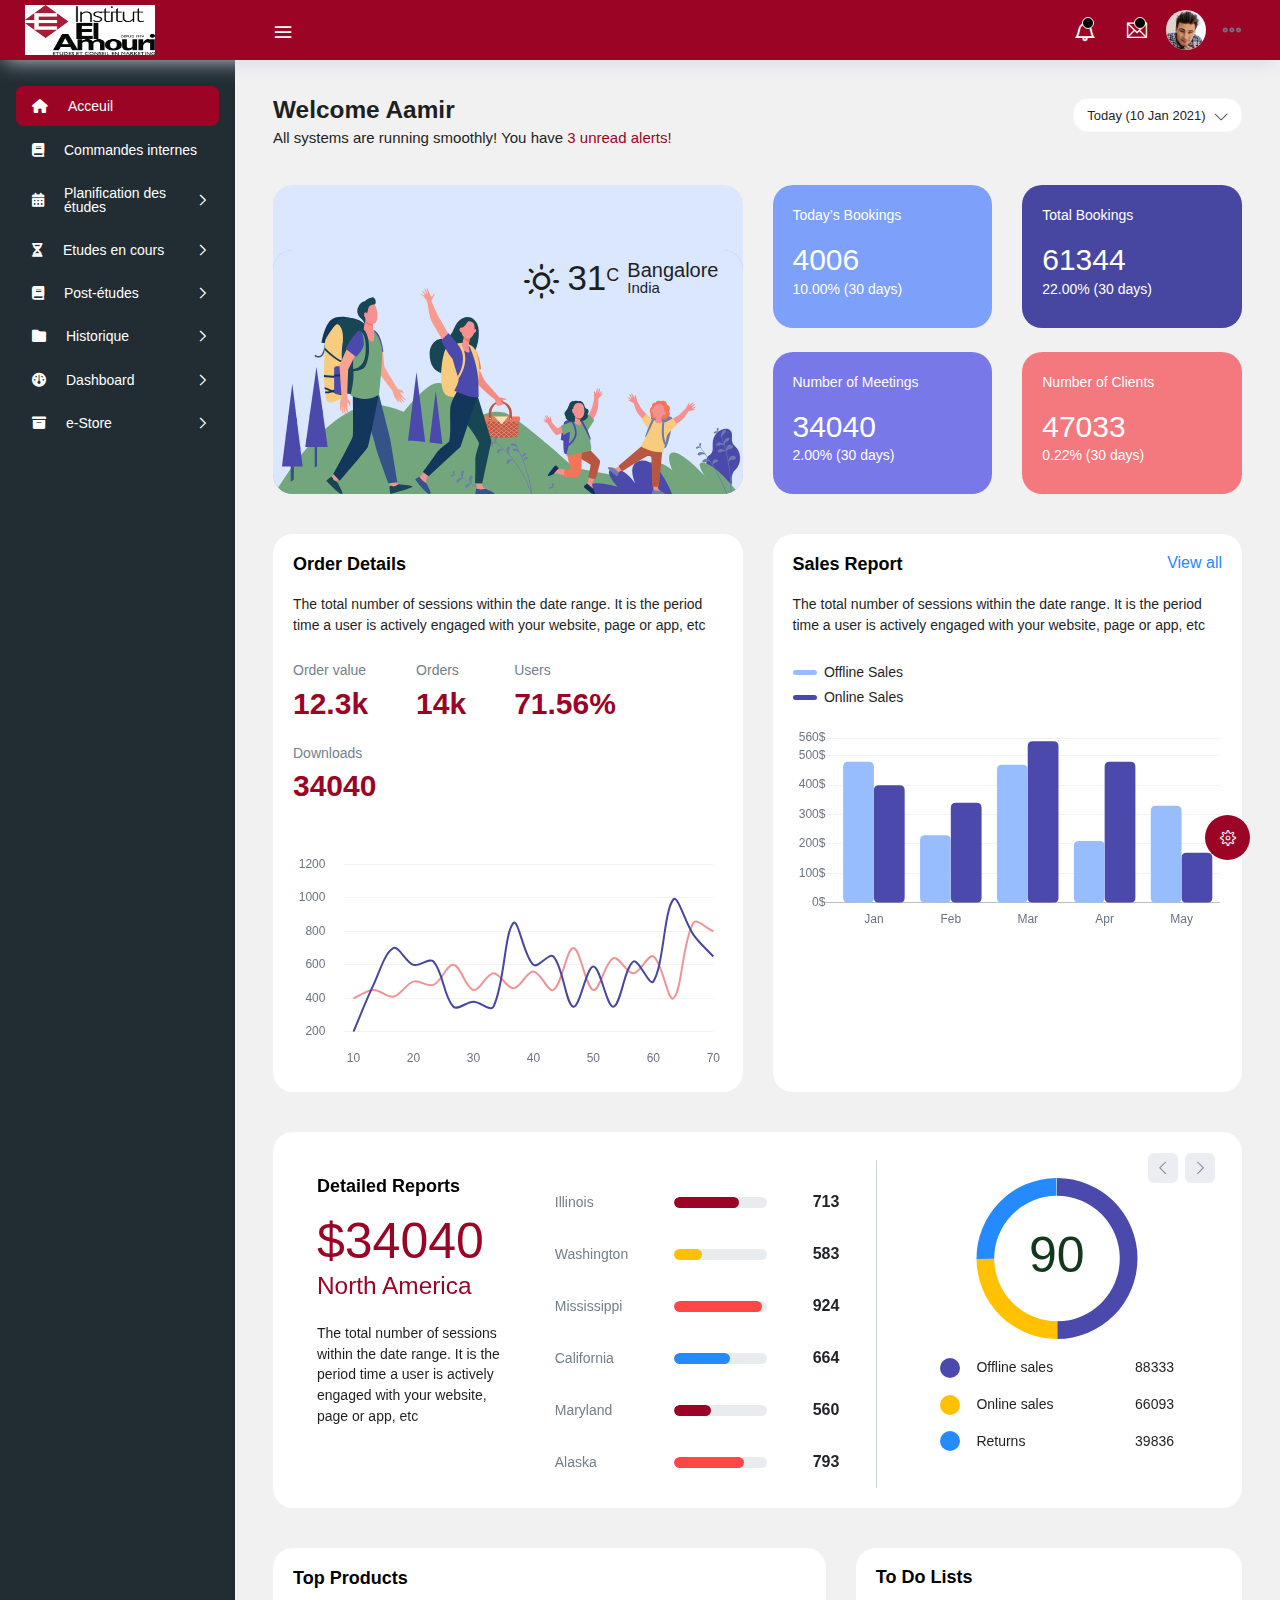
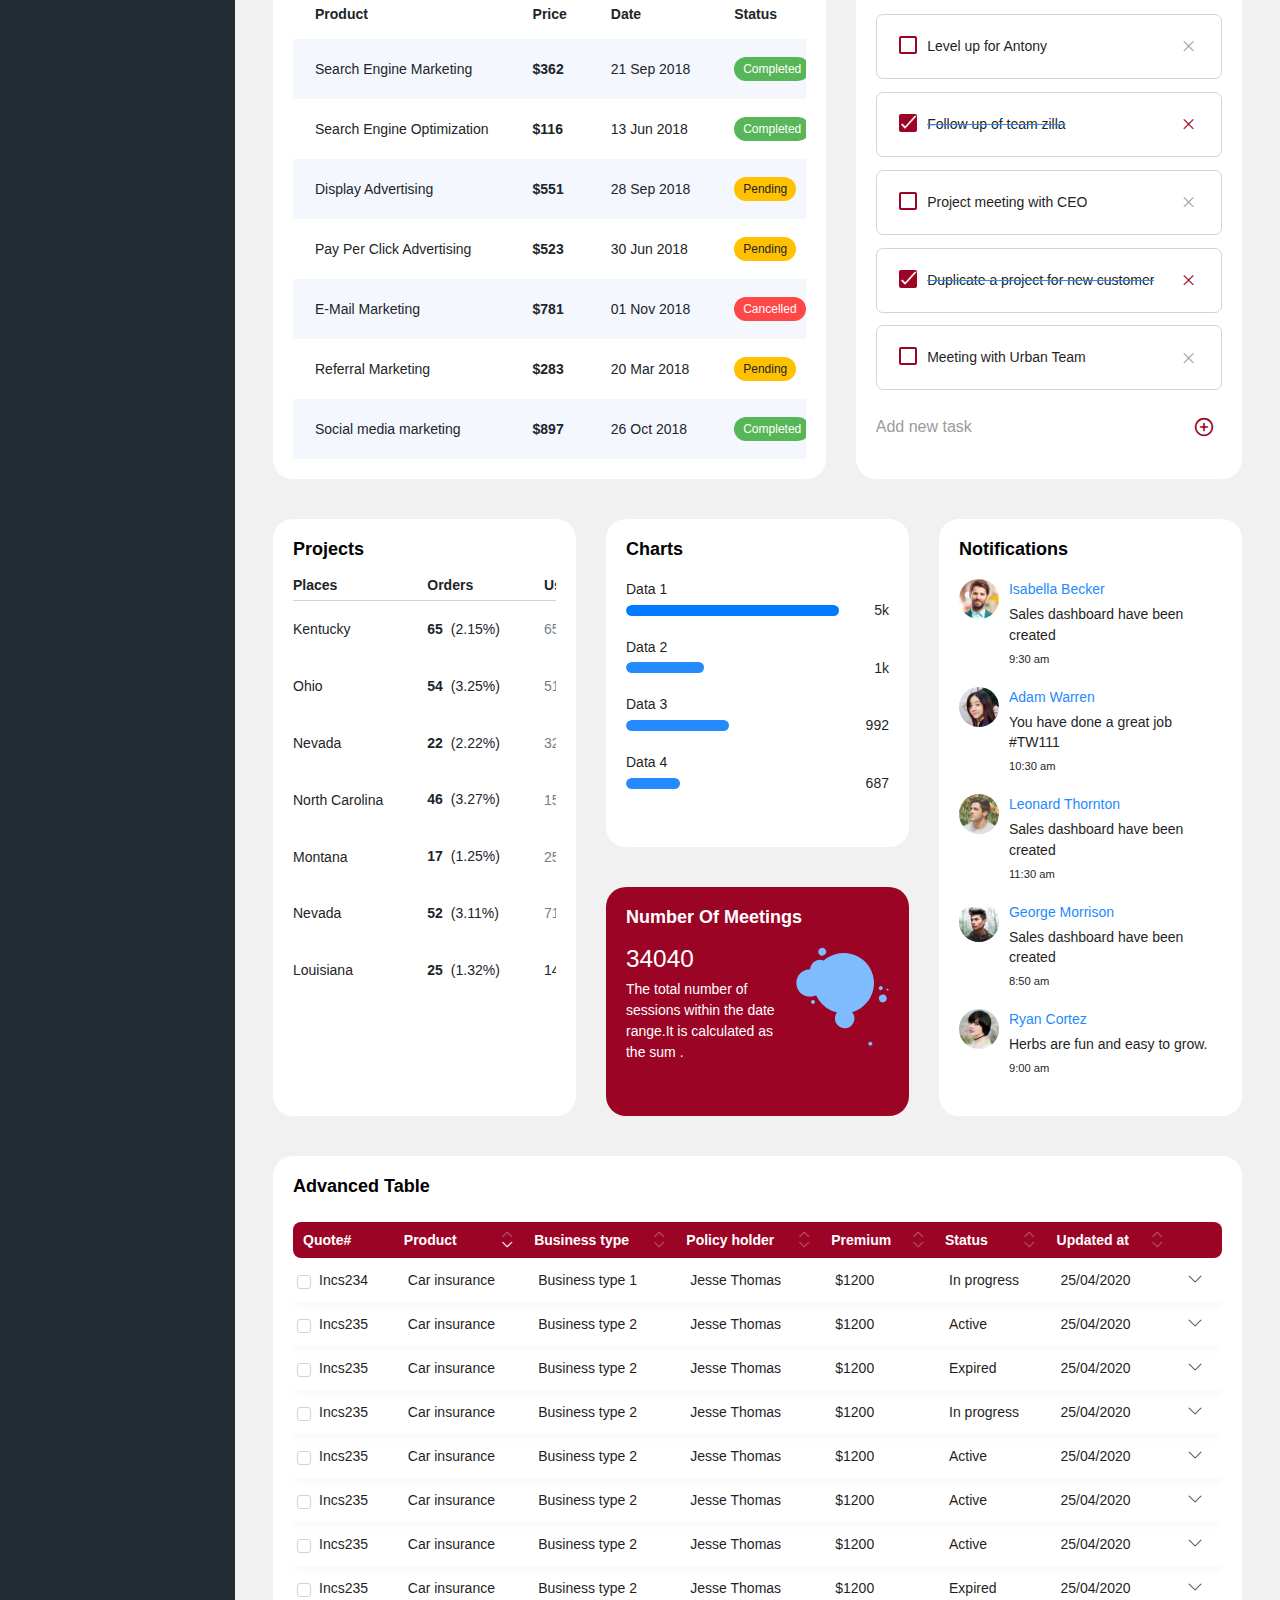
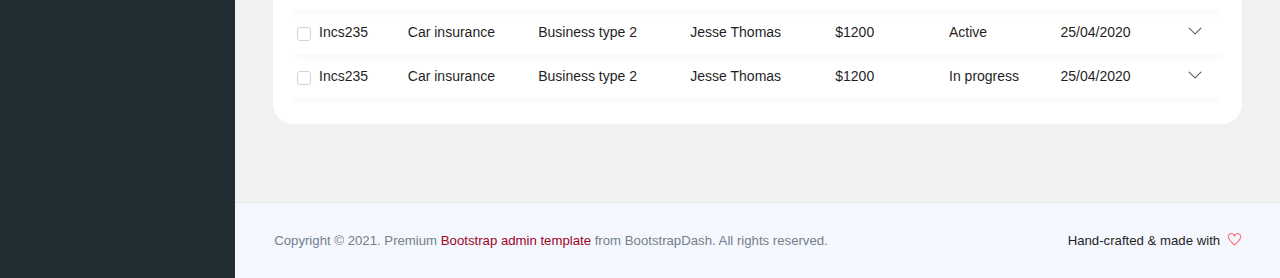
==== commit bfa6dab6: "new one" ====
--- a/template/index.html
+++ b/template/index.html
@@ -206,8 +206,8 @@
           </li>
           <li class="nav-item">
             <a class="nav-link" data-toggle="collapse" href="#auth" aria-expanded="false" aria-controls="auth">
-              <i class="fa-solid fa-folder" style="color: white;"></i>
-              <span class="menu-title">Dashboard</span>
+  <i class="fa-solid fa-gauge"  style="color: white;"></i>
+                    <span class="menu-title">Dashboard</span>
               <i class="fa-solid fa-chevron-right menu-arrow"></i>
             </a>
             <div class="collapse" id="auth">
--- a/template/css/vertical-layout-light/style.css
+++ b/template/css/vertical-layout-light/style.css
@@ -28433,6 +28433,7 @@
   top: 0;
   left: 0;
   pointer-events: none;
+  font-family: 'Sofia Pro', sans-serif;
 }
 
 .focus-input100::before {
@@ -28448,15 +28449,13 @@
   -moz-transition: all 0.4s;
   transition: all 0.4s;
   background: #9b0425;
-
 }
 
 .focus-input100::after {
-  font-family: Poppins-Regular;
+  font-family: 'Sofia Pro', sans-serif;
   font-size: 15px;
   color: #999999;
   line-height: 1.2;
-
   content: attr(data-placeholder);
   display: block;
   width: 100%;
@@ -28464,7 +28463,6 @@
   top: 16px;
   left: 0px;
   padding-left: 5px;
-
   -webkit-transition: all 0.4s;
   -o-transition: all 0.4s;
   -moz-transition: all 0.4s;
@@ -28491,7 +28489,6 @@
 .btn-show-pass {
   font-size: 15px;
   color: #999999;
-
   display: -webkit-box;
   display: -webkit-flex;
   display: -moz-box;
@@ -28678,8 +28675,6 @@
   -o-transition: all 0.2s ease-in;
   transition: all 0.2s ease-in;
 }
-
-
 
 .sidebar .nav .nav-item .nav-link .menu-title {
   color: white;
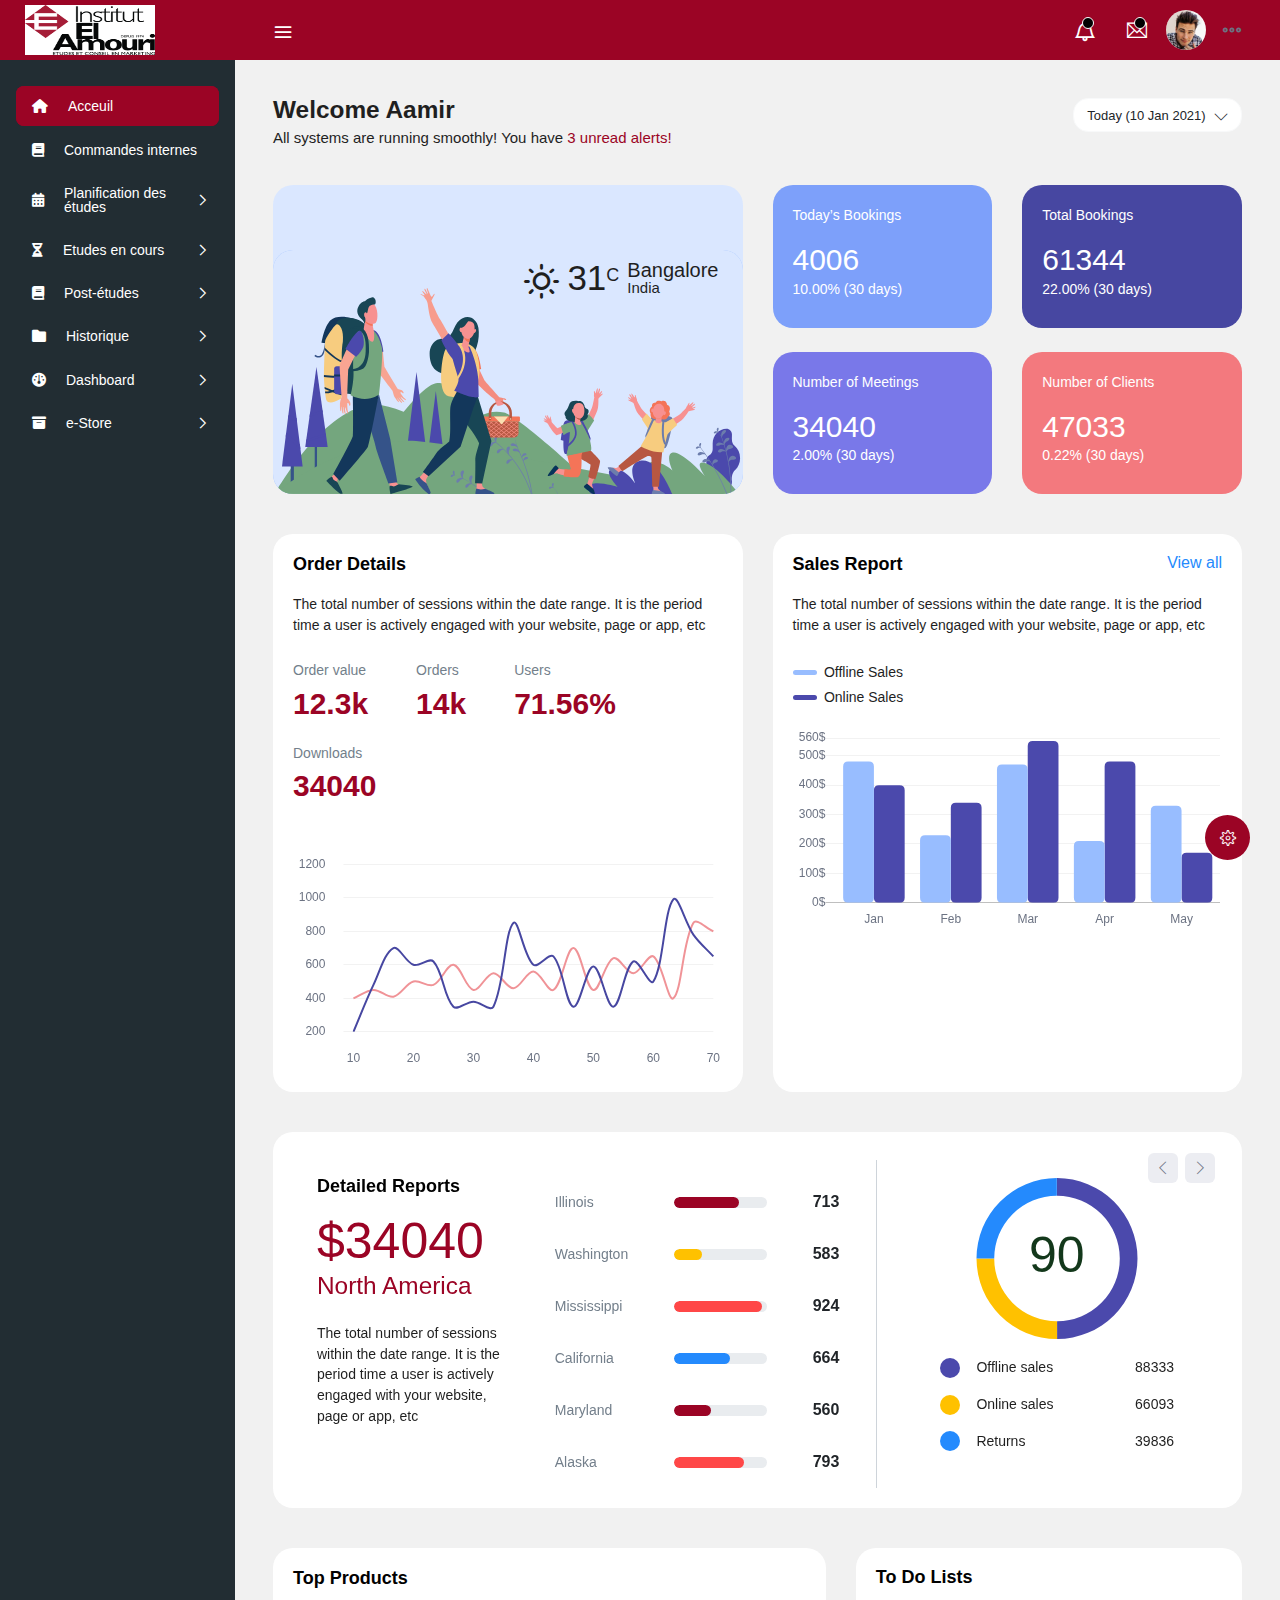
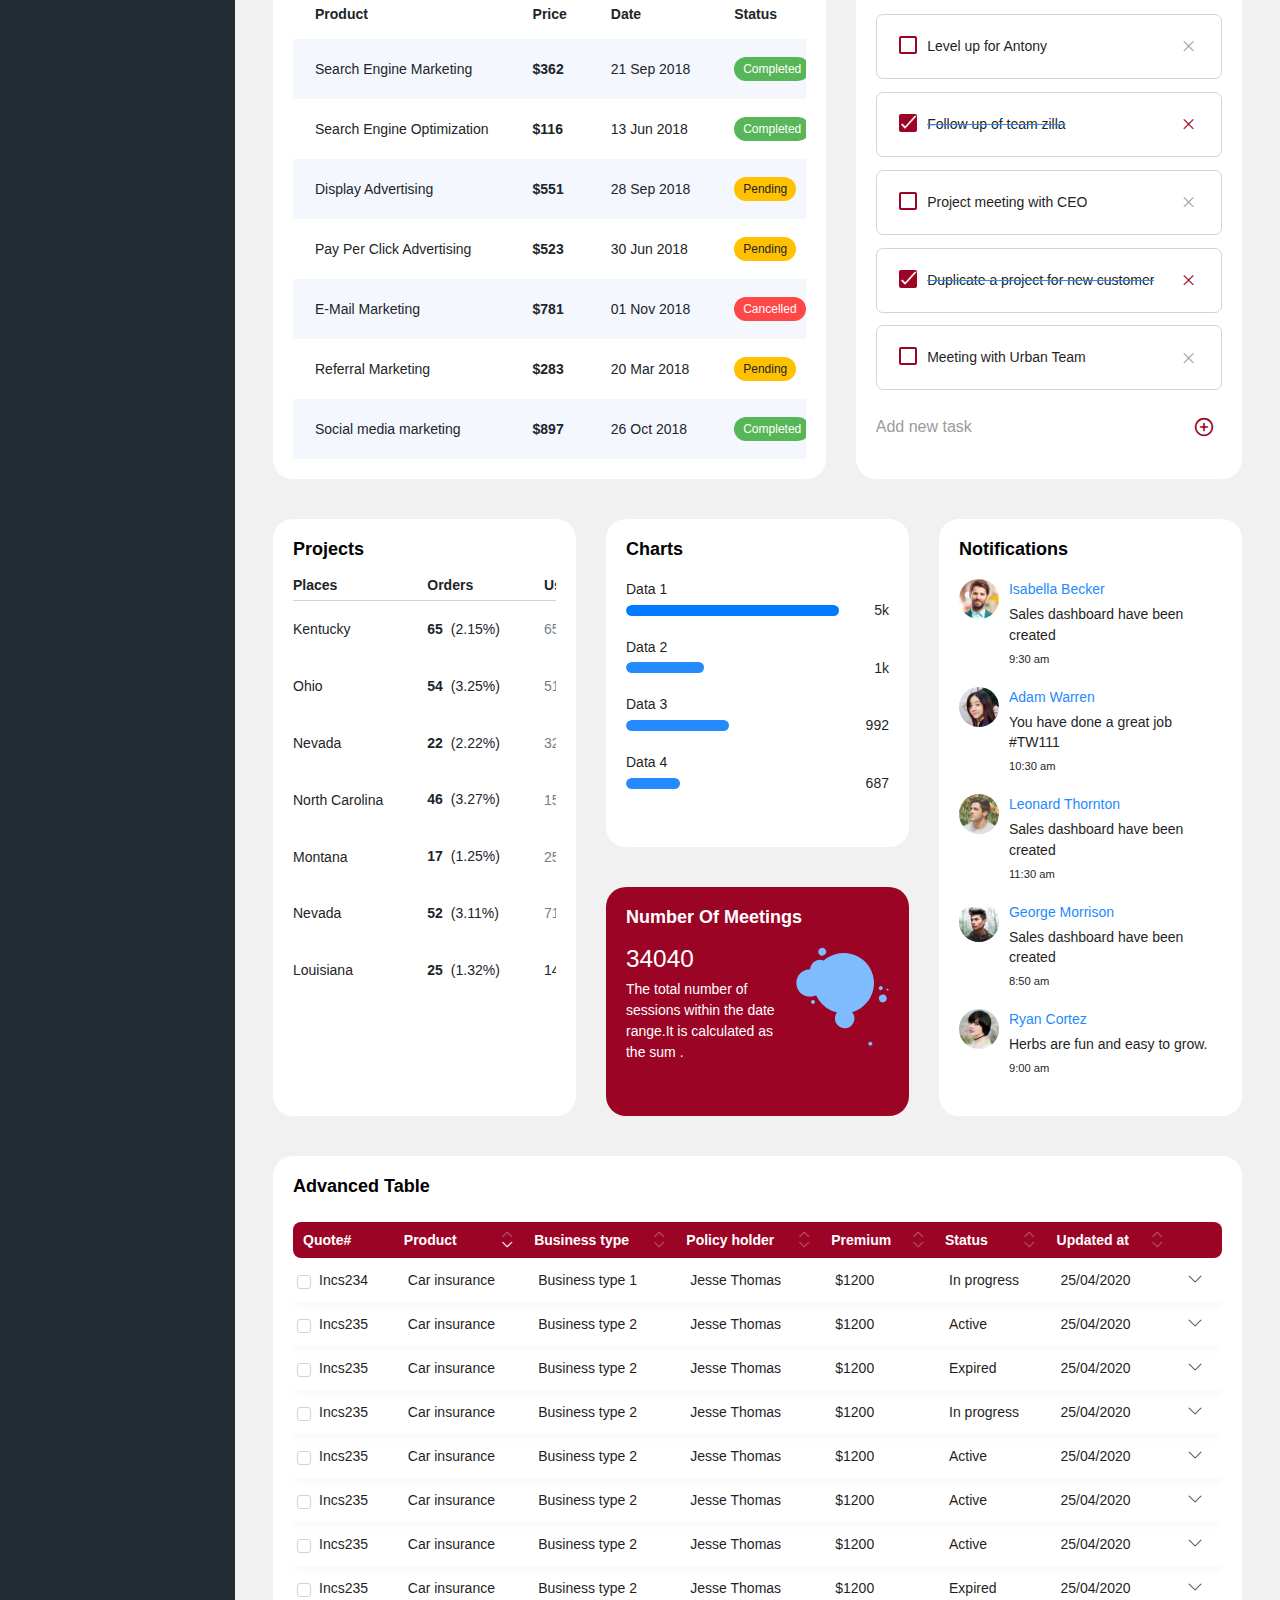
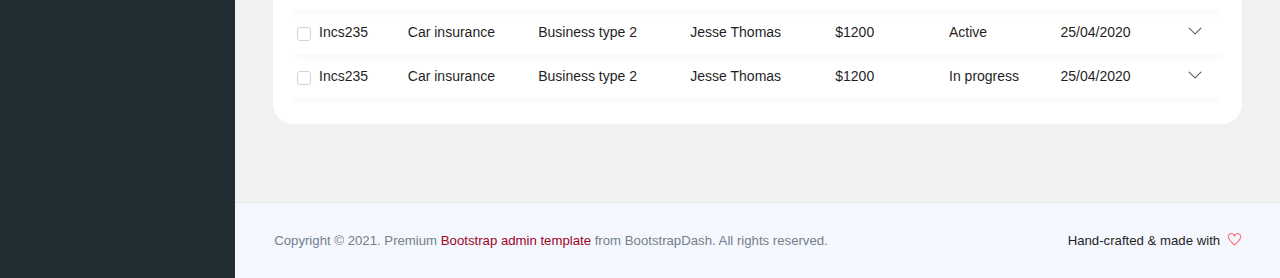
==== commit 16953a87: "change" ====
--- a/template/index.html
+++ b/template/index.html
@@ -5,7 +5,7 @@
   <!-- Required meta tags -->
   <meta charset="utf-8">
   <meta name="viewport" content="width=device-width, initial-scale=1, shrink-to-fit=no">
-  <title>Skydash Admin</title>
+  <title>Amouri </title>
   <!-- plugins:css -->
   <link rel="stylesheet" href="vendors/feather/feather.css">
   <link rel="stylesheet" href="vendors/ti-icons/css/themify-icons.css">
@@ -22,7 +22,7 @@
   <!-- inject:css -->
   <link rel="stylesheet" href="css/vertical-layout-light/style.css">
   <!-- endinject -->
-  <link rel="shortcut icon" href="images/favicon.png" />
+  <link rel="shortcut icon" href="./images/logo1.jpeg" />
 
   <link rel="stylesheet" href="./css/all.min.css">
     <!-- Sofia Pro -->
@@ -112,7 +112,7 @@
           </li>
           <li class="nav-item nav-settings d-none d-lg-flex">
             <a class="nav-link" href="#">
-              <i class="icon-ellipsis"></i>
+              <i class="icon-ellipsis" style="color: w;"></i>
             </a>
           </li>
         </ul>
--- a/template/css/vertical-layout-light/style.css
+++ b/template/css/vertical-layout-light/style.css
@@ -10468,6 +10468,7 @@
   width: 100%;
   overflow-x: auto;
   -webkit-overflow-scrolling: touch;
+  
 }
 
 .table-responsive > .table-bordered {
@@ -28590,6 +28591,7 @@
   -webkit-transition: width 0.25s ease, background 0.25s ease;
   -moz-transition: width 0.25s ease, background 0.25s ease;
   -ms-transition: width 0.25s ease, background 0.25s ease;
+
 }
 
 .sidebar .nav {
@@ -28597,6 +28599,7 @@
   flex-wrap: nowrap;
   flex-direction: column;
   margin-bottom: 60px;
+
 }
 
 .sidebar .nav .nav-item {
@@ -28606,10 +28609,12 @@
   transition-duration: 0.25s;
   transition-property: background;
   -webkit-transition-property: background;
+  
 }
 
 .sidebar .nav .nav-item .collapse {
   z-index: 999;
+  
 }
 
 .sidebar .nav .nav-item .nav-link {
@@ -28894,9 +28899,6 @@
   -webkit-transition: background 0.25s ease;
   -moz-transition: background 0.25s ease;
   -ms-transition: background 0.25s ease;
-  -webkit-box-shadow: 0px 5px 21px -5px #CDD1E1;
-  -moz-box-shadow: 0px 5px 21px -5px #CDD1E1;
-  box-shadow: 0px 5px 21px -5px #CDD1E1;
   /* Navbar color variations */
 }
 
@@ -30708,6 +30710,84 @@
   }
 }
 
-
-
+#select{
+  width: 100%;
+}
+.estore{
+  font-weight: bold;
+  font-size: 40px;
+  text-shadow: 2px 2px 1px grey;
+}
+.botn,.botnsub {
+  -webkit-border-radius: 3px;
+  -moz-border-radius: 3px;
+  border-radius: 3px;
+  background-color:#c30831; 
+  color:white;
+  border: none;
+  width: 35px;
+  height: 40px;
+} 
+.clicked {
+  color: black;
+}
+.input{
+border: 1px solid black;
+}
+
+.searchBox {
+position: absolute;
+transform:  translate(-50%,50%);
+background: transparent;
+border-radius: 50px;
+padding: 2px;
+border: 2px solid #9b0425;
+height: 36px;
+left: 50%;
+top: 20%;
+}
+
+.searchButton {
+float: right;
+width: 28px;
+height: 28px;
+border-radius: 50%;
+background: #9b0425;
+display: flex;
+justify-content: center;
+align-items: center;
+transition: 0.4s;
+border:none ; 
+color : white;
+}
+
+.searchInput {
+  border:none;
+  background: none;
+  outline:none;
+  float:left;
+  padding: 0;
+  color: black;
+  font-size: 16px;
+  transition: 0.4s;
+  line-height: 40px;
+  width: 0px;
+}
+.searchBox:hover > .searchInput {
+  width: 150px;
+  padding: 0 6px;
+}
+
+.searchBox:hover > .searchButton {
+background: #9b0425;
+color : white;
+border: none;
+}
+
+@media screen and (max-width: 620px) {
+.searchBox:hover > .searchInput {
+  width: 150px;
+  padding: 0 6px;
+}
+}
 /*# sourceMappingURL=../maps/vertical-layout-light/style.css.map */
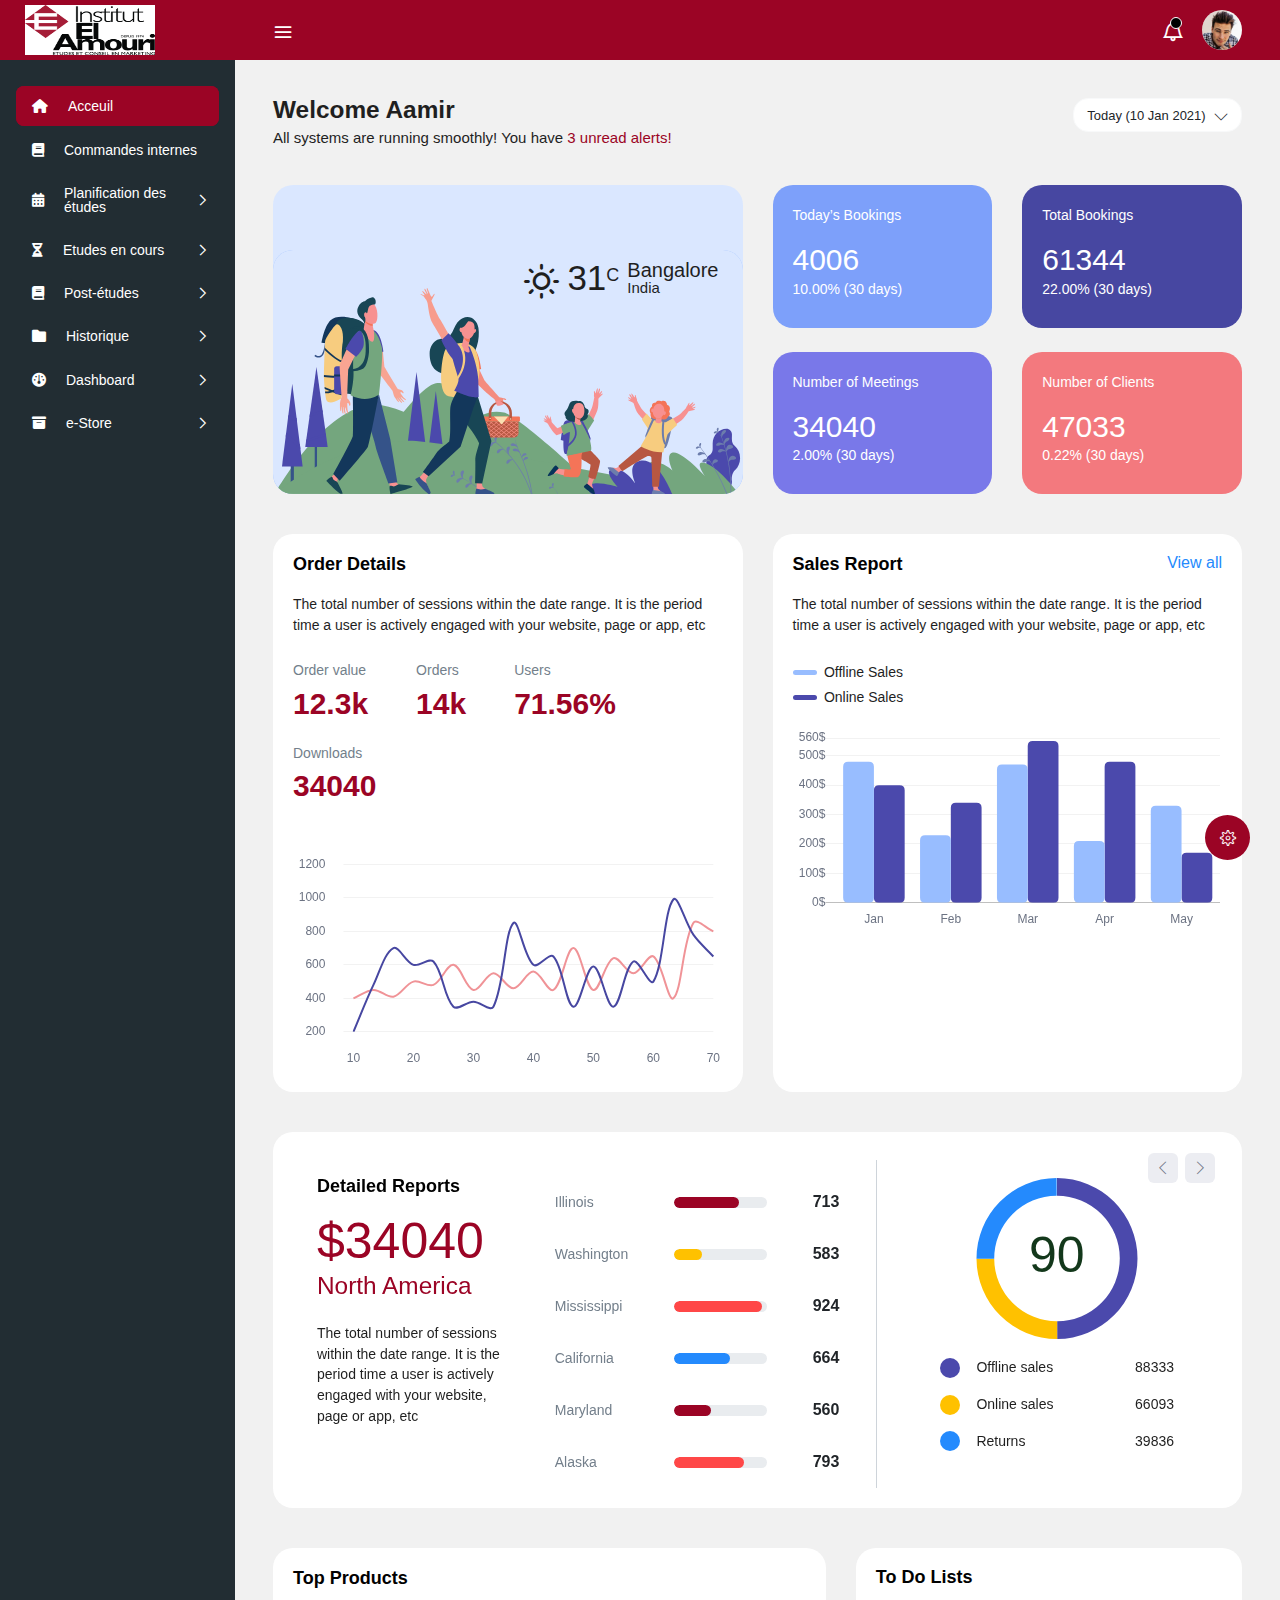
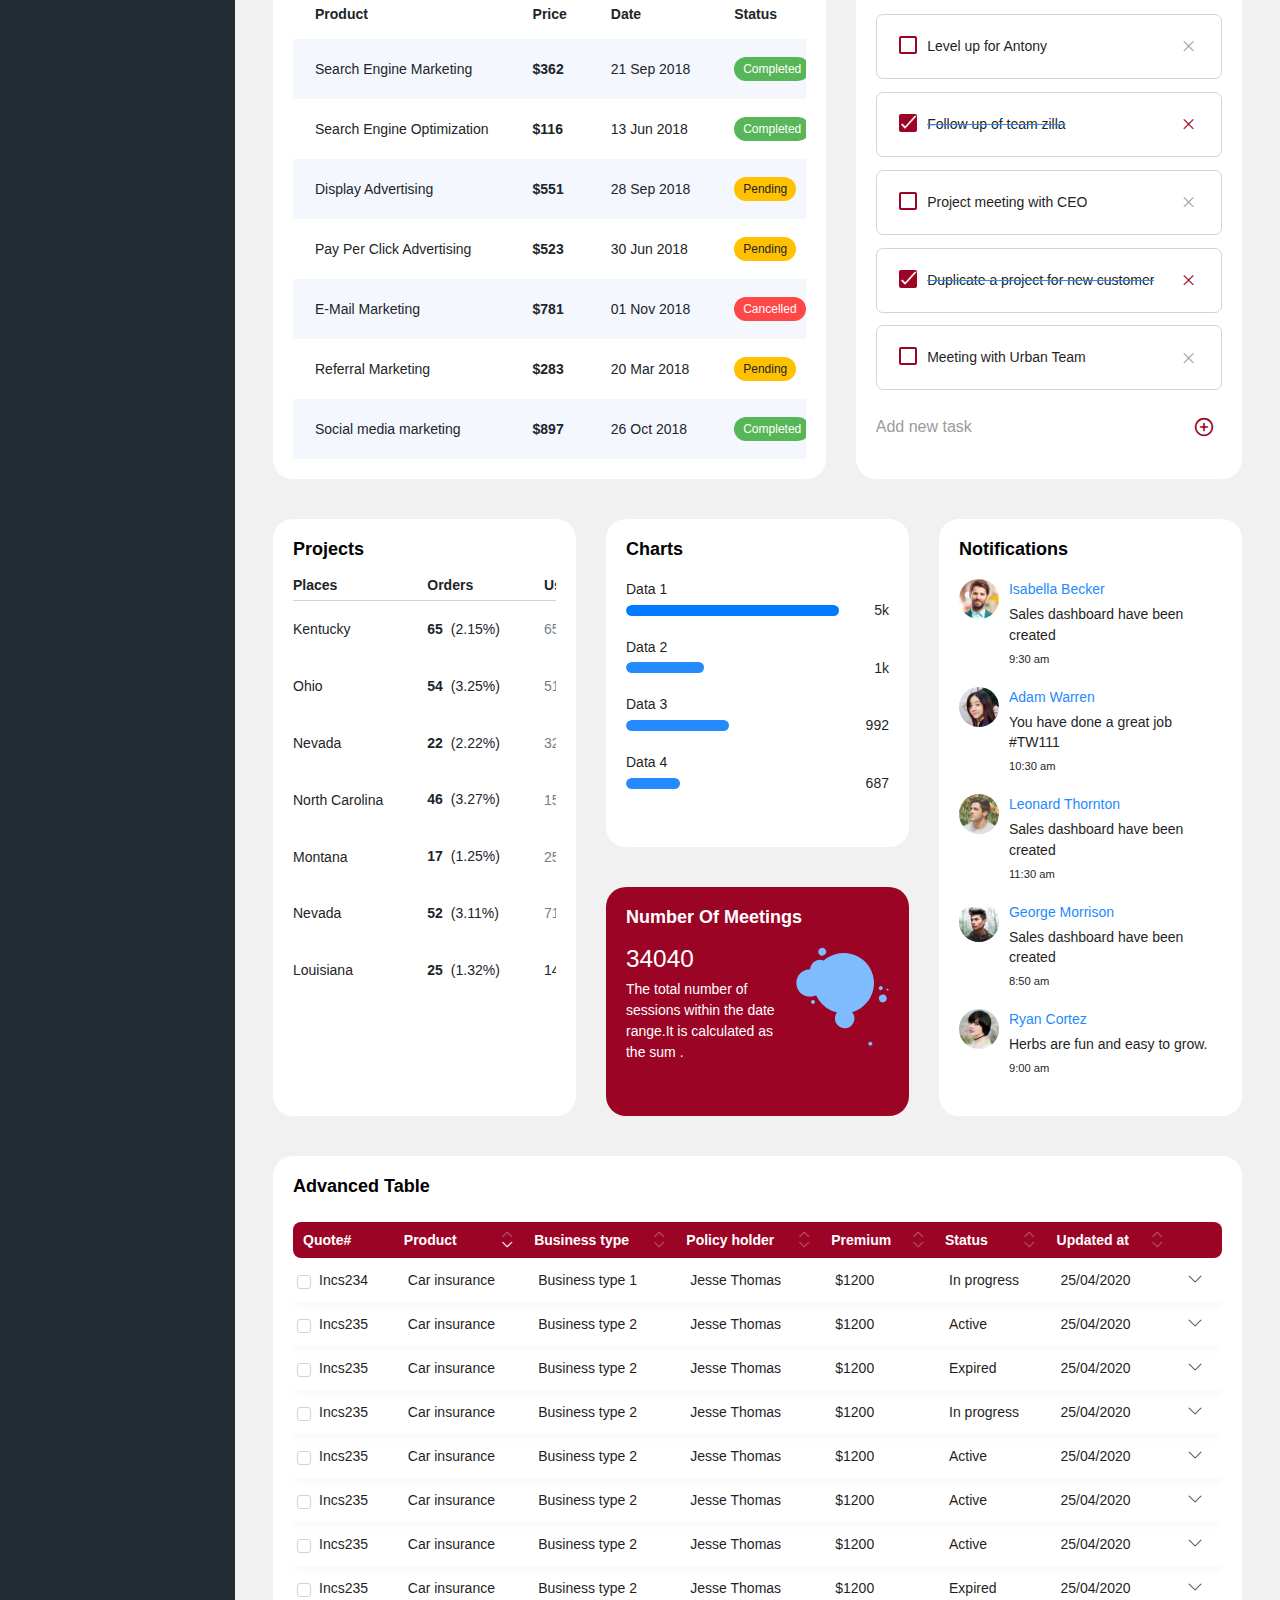
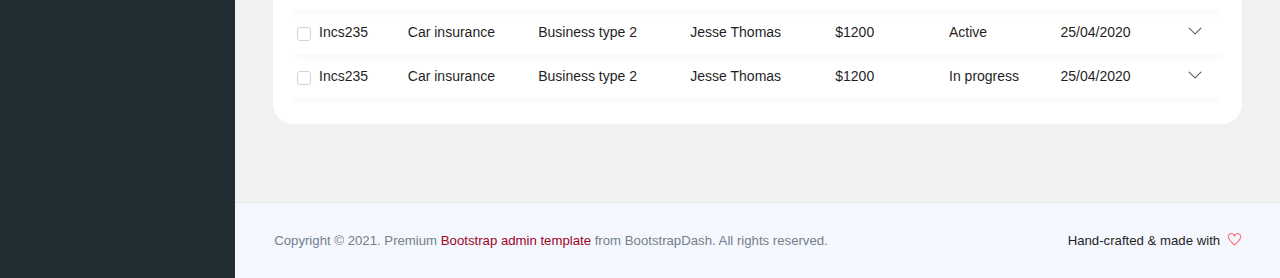
==== commit 48b8825c: "changes" ====
--- a/template/index.html
+++ b/template/index.html
@@ -2,31 +2,31 @@
 <html lang="en">
 
 <head>
-  <!-- Required meta tags -->
-  <meta charset="utf-8">
-  <meta name="viewport" content="width=device-width, initial-scale=1, shrink-to-fit=no">
-  <title>Amouri </title>
-  <!-- plugins:css -->
-  <link rel="stylesheet" href="vendors/feather/feather.css">
-  <link rel="stylesheet" href="vendors/ti-icons/css/themify-icons.css">
-  <link rel="stylesheet" href="vendors/css/vendor.bundle.base.css">
-  <!-- endinject -->
+    <!-- Required meta tags -->
+    <meta charset="utf-8">
+    <meta name="viewport" content="width=device-width, initial-scale=1, shrink-to-fit=no">
+    <title>Amouri</title>
+    <!-- plugins:css -->
+    <link rel="stylesheet" href="vendors/feather/feather.css">
+    <link rel="stylesheet" href="vendors/ti-icons/css/themify-icons.css">
+    <link rel="stylesheet" href="vendors/css/vendor.bundle.base.css">
+    <!-- endinject -->
 
-  <link rel="stylesheet" href="path/to/font-awesome/css/font-awesome.min.css">
-  
-  <!-- Plugin css for this page -->
-  <link rel="stylesheet" href="vendors/datatables.net-bs4/dataTables.bootstrap4.css">
-  <link rel="stylesheet" href="vendors/ti-icons/css/themify-icons.css">
-  <link rel="stylesheet" type="text/css" href="js/select.dataTables.min.css">
-  <!-- End plugin css for this page -->
-  <!-- inject:css -->
-  <link rel="stylesheet" href="css/vertical-layout-light/style.css">
-  <!-- endinject -->
-  <link rel="shortcut icon" href="./images/logo1.jpeg" />
+    <link rel="stylesheet" href="path/to/font-awesome/css/font-awesome.min.css">
+    
+    <!-- Plugin css for this page -->
+    <link rel="stylesheet" href="vendors/datatables.net-bs4/dataTables.bootstrap4.css">
+    <link rel="stylesheet" href="vendors/ti-icons/css/themify-icons.css">
+    <link rel="stylesheet" type="text/css" href="js/select.dataTables.min.css">
+    <!-- End plugin css for this page -->
+    <!-- inject:css -->
+    <link rel="stylesheet" href="css/vertical-layout-light/style.css">
+    <!-- endinject -->
+    <link rel="shortcut icon" href="./images/logo1.jpeg" />
 
-  <link rel="stylesheet" href="./css/all.min.css">
-    <!-- Sofia Pro -->
-    <link href="http://fonts.cdnfonts.com/css/sofia-pro" rel="stylesheet">
+    <link rel="stylesheet" href="./css/all.min.css">
+      <!-- Sofia Pro -->
+      <link href="http://fonts.cdnfonts.com/css/sofia-pro" rel="stylesheet">
 </head>
 <body>
   <div class="container-scroller">
@@ -37,13 +37,13 @@
         <a class="navbar-brand brand-logo-mini" href="index.html"><img src="images/logo1.jpeg" alt="logo"  style="width: 50px; height:40px"/></a>
       </div>
       <div class="navbar-menu-wrapper d-flex align-items-center justify-content-end">
-        <button class="navbar-toggler navbar-toggler align-self-center" type="button" data-toggle="minimize" style="color:white;">
-          <span class="icon-menu"></span>
+        <button class="navbar-toggler navbar-toggler align-self-center" type="button" data-toggle="minimize" >
+          <span class="icon-menu wi"></span>
         </button>
         <ul class="navbar-nav navbar-nav-right">
           <li class="nav-item dropdown">
             <a class="nav-link count-indicator dropdown-toggle" id="notificationDropdown" href="#" data-toggle="dropdown">
-              <i class="icon-bell mx-0" style="color: white;"></i>
+              <i class="icon-bell mx-0 "></i>
               <span class="count"></span>
             </a>
             <div class="dropdown-menu dropdown-menu-right navbar-dropdown preview-list" aria-labelledby="notificationDropdown">
@@ -88,12 +88,6 @@
                 </div>
               </a>
             </div>
-          </li>
-          <li class="nav-item dropdown">
-            <a class="nav-link count-indicator dropdown-toggle" id="notificationDropdown" href="#" data-toggle="dropdown">
-              <i class="ti-email mx-0" style="color: white;"></i>
-              <span class="count"></span>
-            </a>
           </li>
           <li class="nav-item nav-profile dropdown">
             <a class="nav-link dropdown-toggle" href="#" data-toggle="dropdown" id="profileDropdown">
@@ -110,12 +104,10 @@
               </a>
             </div>
           </li>
-          <li class="nav-item nav-settings d-none d-lg-flex">
-            <a class="nav-link" href="#">
-              <i class="icon-ellipsis" style="color: w;"></i>
-            </a>
-          </li>
         </ul>
+        <button class="navbar-toggler navbar-toggler-right d-lg-none align-self-center" type="button" data-toggle="offcanvas">
+          <span class="icon-menu"></span>
+        </button>
       </div>
     </nav>
     <!-- partial -->
@@ -143,9 +135,9 @@
 
       <nav class="sidebar sidebar-offcanvas" id="sidebar">
         <ul class="nav">
+          
           <li class="nav-item">
             <a class="nav-link" href="index.html">
-              
               <i class="fa-solid fa-house"></i>
               <span class="menu-title">Acceuil</span>
             </a>
--- a/template/css/vertical-layout-light/style.css
+++ b/template/css/vertical-layout-light/style.css
@@ -27,7 +27,7 @@
     + Functions
     + Backgrounds
     + Sidebar
-    + Navbar
+    + rr
     + Typography
     + Miscellaneous
     + Footer
@@ -13310,7 +13310,7 @@
   display: flex;
   flex-wrap: wrap;
   padding-left: 0;
-  margin-bottom: 0;
+  margin-bottom:  0;
   list-style: none;
 }
 
@@ -13454,6 +13454,12 @@
   flex-grow: 1;
   align-items: center;
 }
+.icon-menu {
+  color: white;
+}
+.icon-bell{
+  color: white;
+}
 
 .navbar-toggler {
   padding: 0.25rem 0.75rem;
@@ -13462,7 +13468,7 @@
   background-color: transparent;
   border: 1px solid transparent;
   border-radius: 0.25rem;
-}
+  }
 
 .navbar-toggler:hover, .navbar-toggler:focus {
   text-decoration: none;
@@ -13491,6 +13497,12 @@
 }
 
 @media (min-width: 576px) {
+  .icon-menu {
+    color: white;
+  }
+  .icon-bell{
+    color: white;
+  }
   .navbar-expand-sm {
     flex-flow: row nowrap;
     justify-content: flex-start;
@@ -13557,6 +13569,7 @@
   }
   .navbar-expand-md .navbar-toggler {
     display: none;
+    color: white;
   }
 }
 
@@ -30722,7 +30735,7 @@
   -webkit-border-radius: 3px;
   -moz-border-radius: 3px;
   border-radius: 3px;
-  background-color:#c30831; 
+  background-color:#9b0425; 
   color:white;
   border: none;
   width: 35px;
@@ -30739,26 +30752,24 @@
 position: absolute;
 transform:  translate(-50%,50%);
 background: transparent;
-border-radius: 50px;
-padding: 2px;
+border-radius: 5px;
 border: 2px solid #9b0425;
 height: 36px;
-left: 50%;
-top: 20%;
+right: -7%;
+top: 24%;
 }
 
 .searchButton {
 float: right;
-width: 28px;
-height: 28px;
-border-radius: 50%;
+width: 30px;
+height: 32px;
 background: #9b0425;
 display: flex;
 justify-content: center;
 align-items: center;
 transition: 0.4s;
-border:none ; 
 color : white;
+border: none;
 }
 
 .searchInput {
@@ -30766,22 +30777,12 @@
   background: none;
   outline:none;
   float:left;
-  padding: 0;
   color: black;
   font-size: 16px;
   transition: 0.4s;
   line-height: 40px;
-  width: 0px;
-}
-.searchBox:hover > .searchInput {
   width: 150px;
   padding: 0 6px;
-}
-
-.searchBox:hover > .searchButton {
-background: #9b0425;
-color : white;
-border: none;
 }
 
 @media screen and (max-width: 620px) {
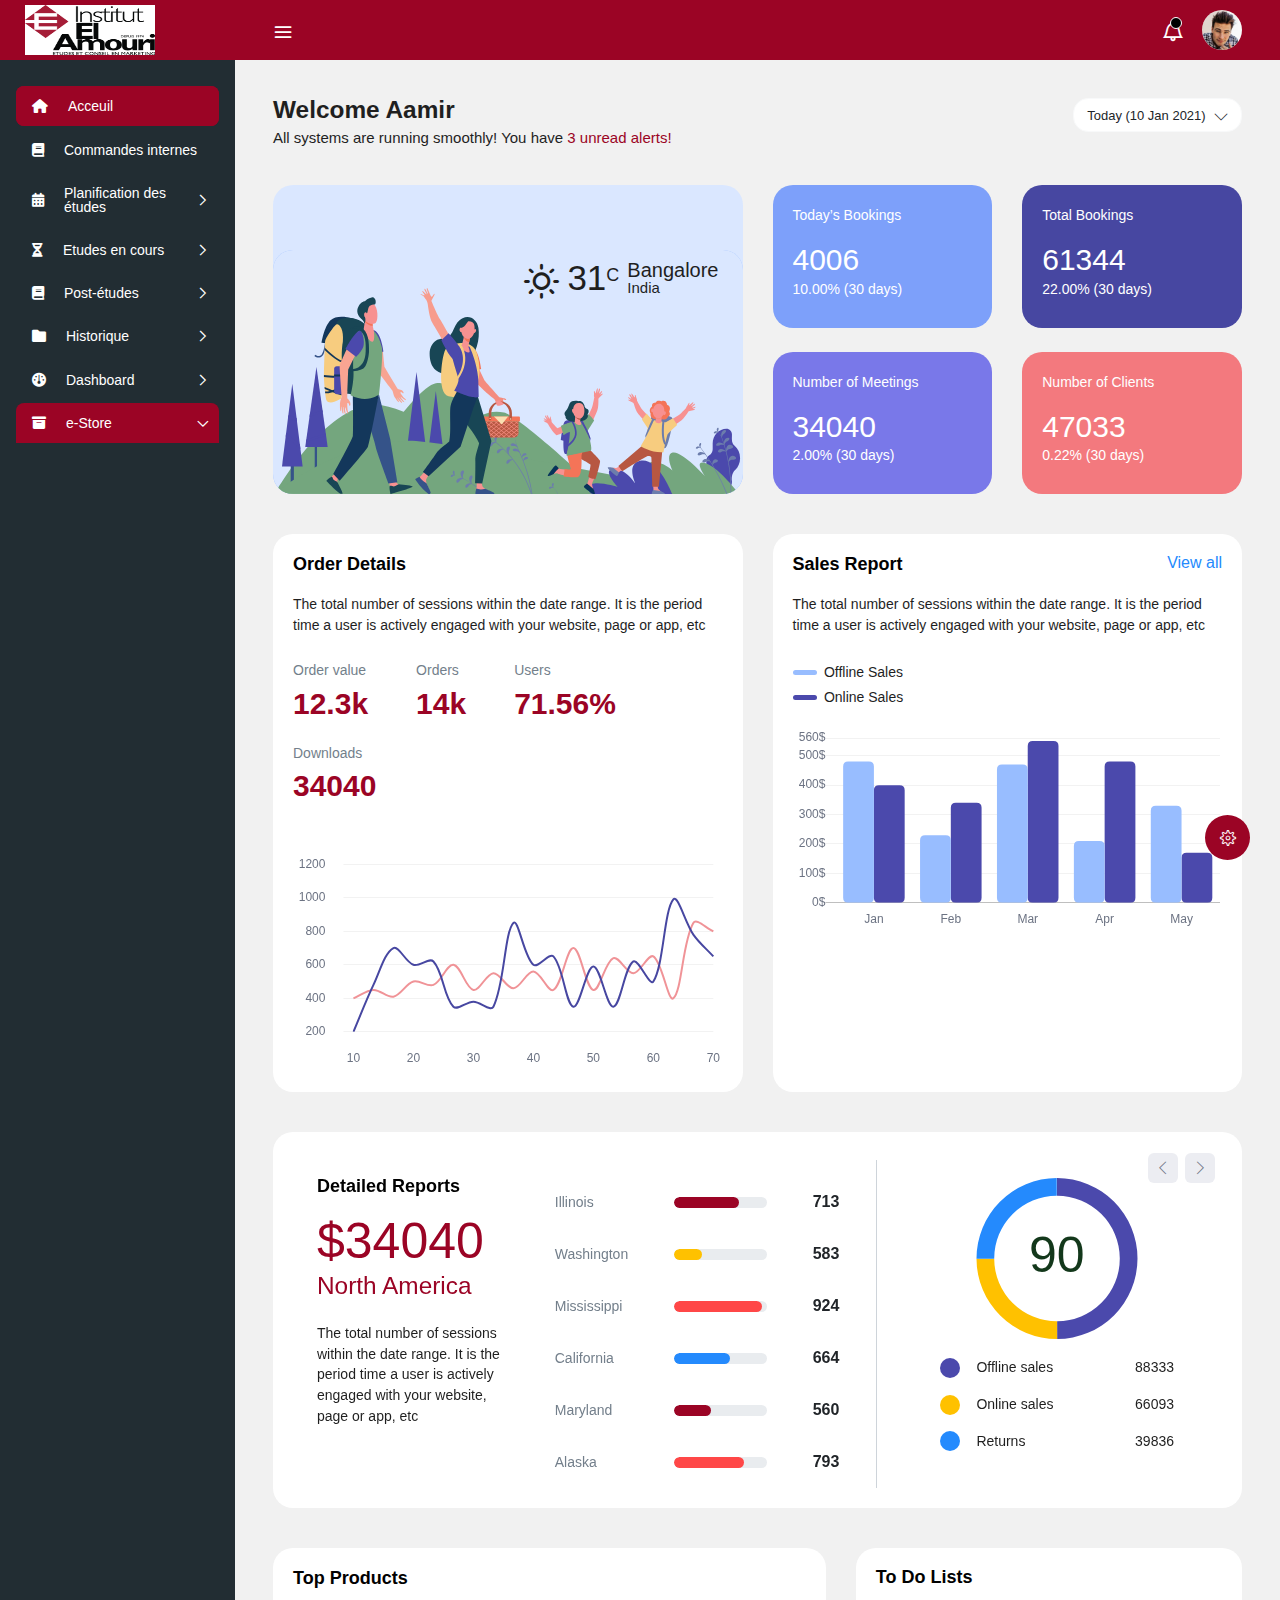
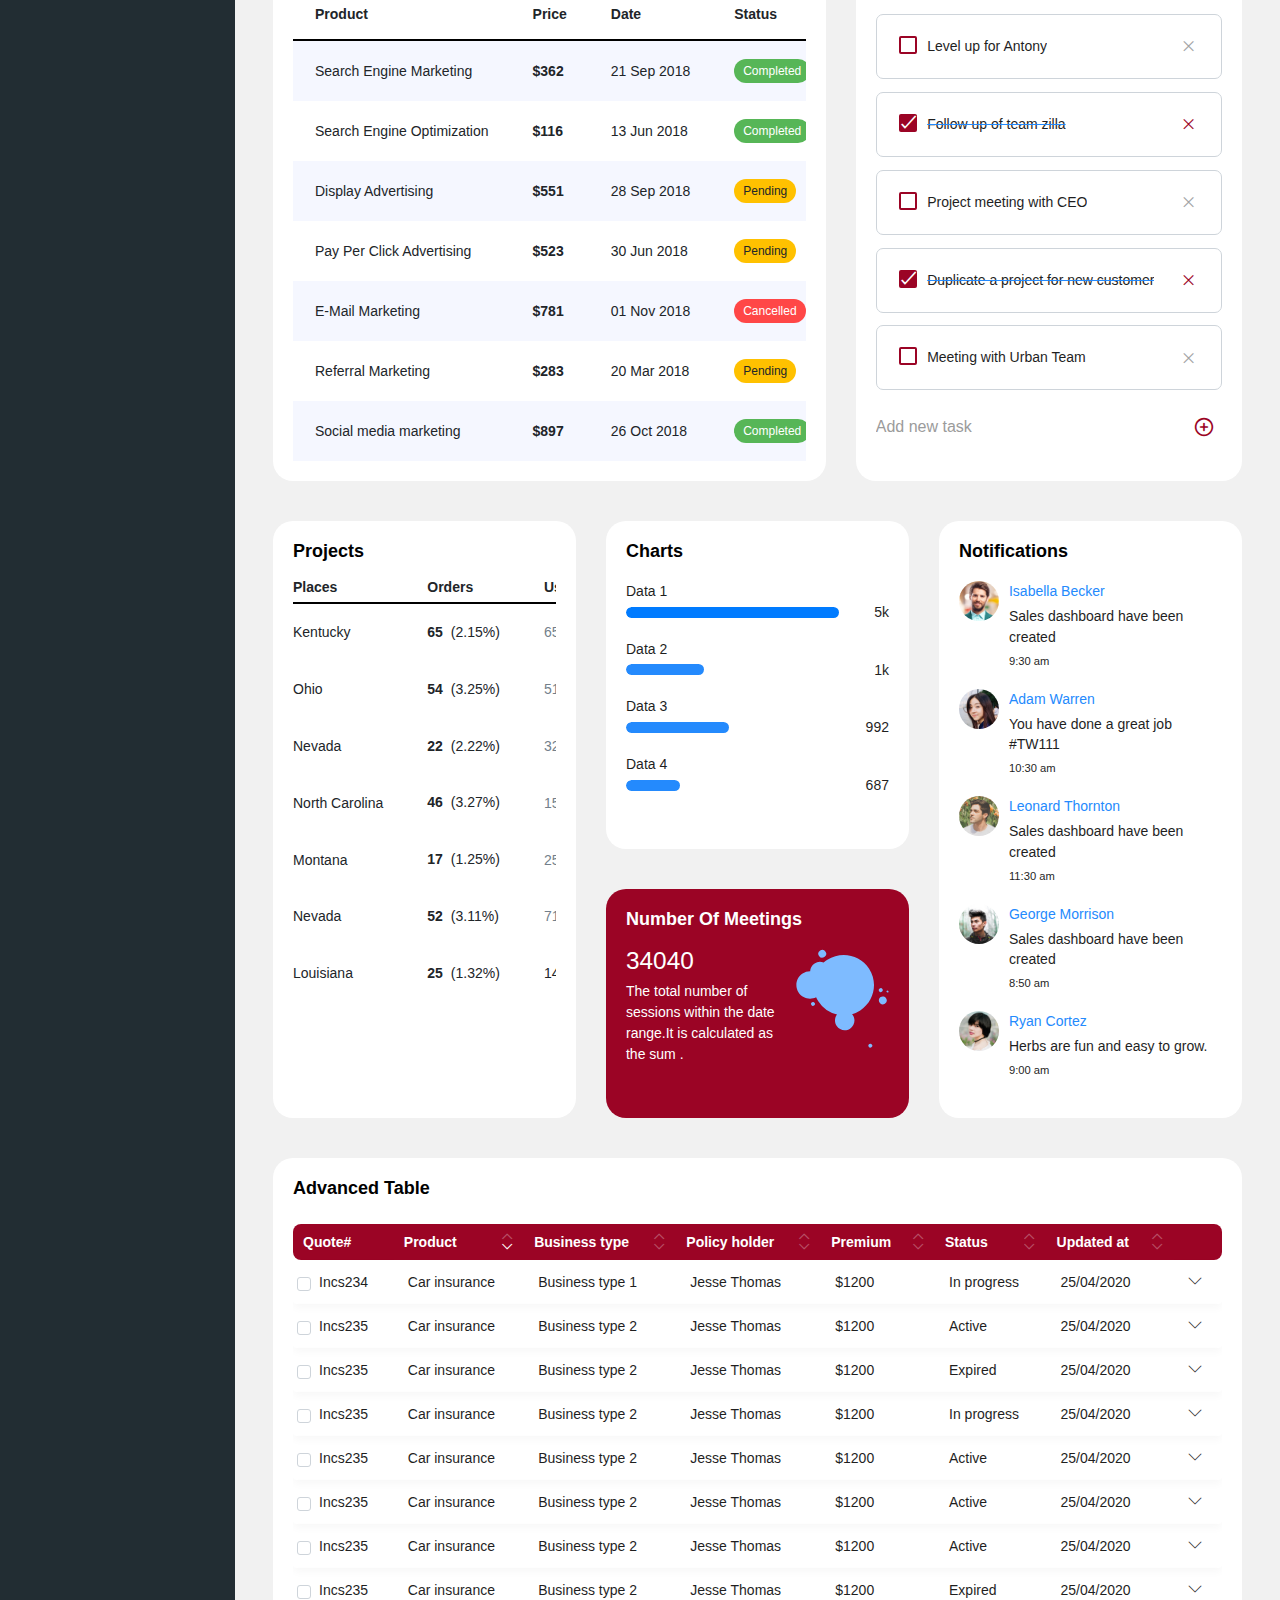
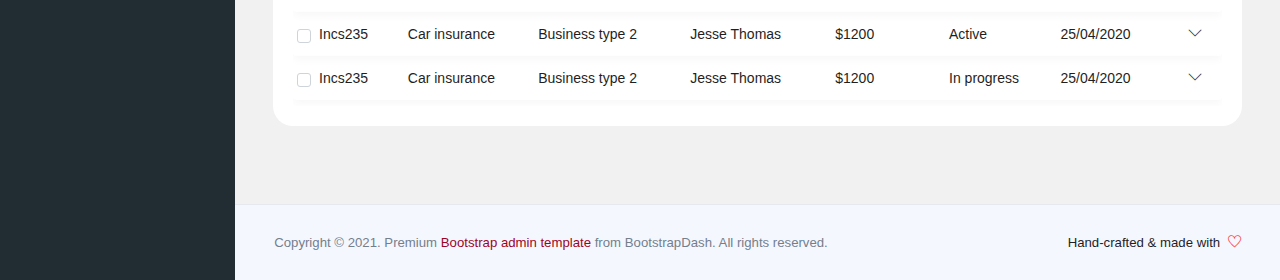
==== commit 2aea1dc3: "commit" ====
--- a/template/index.html
+++ b/template/index.html
@@ -156,7 +156,7 @@
             </a>
             <div class="collapse" id="form-elements">
               <ul class="nav flex-column sub-menu">
-                <li class="nav-item"><a class="nav-link" href="pages/forms/basic_elements.html">Basic Elements</a></li>
+                <li class="nav-item"><a class="nav-link" href="">Basic Elements</a></li>
               </ul>
             </div>
           </li>
@@ -210,16 +210,17 @@
             </div>
           </li>
           <li class="nav-item">
-            <a class="nav-link" data-toggle="collapse" href="#error" aria-expanded="false" aria-controls="error">
+            <a class="nav-link" data-toggle="collapse" href="#error" aria-expanded="true" aria-controls="error">
               <i class="fa-solid fa-box-archive" style="color: white;"></i>
               <span class="menu-title">e-Store</span>
-              
               <i class="fa-solid fa-chevron-right menu-arrow"></i>
             </a>
             <div class="collapse" id="error">
-              <ul class="nav flex-column sub-menu">
-                <li class="nav-item"> <a class="nav-link" href="pages/samples/error-404.html"> 404 </a></li>
-                <li class="nav-item"> <a class="nav-link" href="pages/samples/error-500.html"> 500 </a></li>
+              <ul class="nav flex-column sub-menu" >
+                <li class="nav-item"> <a class="nav-link" href="./pages/e-Store/dossier archivage.html"> Dossier d'Archivage </a></li>
+                <li class="nav-item activelink"> <a class="nav-link" href="./pages/e-Store/Archives.html"> Archives </a></li>
+                <li class="nav-item"> <a class="nav-link" href="./pages/e-Store/Demandes.html"> Demandes </a></li>
+                <li class="nav-item"> <a class="nav-link" href="./pages/e-Store/Dossier client.html"> Dossier Client </a></li>
               </ul>
             </div>
           </li>
--- a/template/css/vertical-layout-light/style.css
+++ b/template/css/vertical-layout-light/style.css
@@ -13311,7 +13311,7 @@
   flex-wrap: wrap;
   padding-left: 0;
   margin-bottom:  0;
-  list-style: none;
+  list-style-type: none;
 }
 
 .nav-link {
@@ -28199,7 +28199,7 @@
 }
 
 .wizard > .content > .body ul {
-  list-style: disc;
+  list-style: none;
 }
 
 .wizard > .content > .body ul > li {
@@ -28414,6 +28414,10 @@
   font-size: .8125rem;
 }
 
+#select{
+  width: 100%;
+  color: grey;
+}
 
 .wrap-input100 {
   width: 100%;
@@ -28481,6 +28485,14 @@
   -o-transition: all 0.4s;
   -moz-transition: all 0.4s;
   transition: all 0.4s;
+}
+
+.input100::-webkit-input-placeholder { 
+ font-family: 'Sofia Pro', sans-serif;
+}
+
+.input100:-moz-placeholder { 
+ font-family: 'Sofia Pro', sans-serif;
 }
 
 .input100:focus + .focus-input100::after {
@@ -28523,12 +28535,8 @@
 
 .btn-show-pass:hover {
   color: #6a7dfe;
- 
-}
-
-.btn-show-pass.active {
-
-}
+}
+
 
 .auth form .auth-form-btn {
   padding: 1rem 3rem;
@@ -28788,7 +28796,7 @@
 }
 
 .sidebar .nav.sub-menu .nav-item::before {
-  content: '';
+  color: #000;
   width: 5px;
   height: 5px;
   position: absolute;
@@ -28805,6 +28813,7 @@
   line-height: 1;
   height: auto;
   border-top: 0;
+  list-style-type: none;
 }
 
 .sidebar .nav.sub-menu .nav-item .nav-link:hover {
@@ -30756,7 +30765,7 @@
 border: 2px solid #9b0425;
 height: 36px;
 right: -7%;
-top: 24%;
+top: 23%;
 }
 
 .searchButton {
@@ -30791,4 +30800,14 @@
   padding: 0 6px;
 }
 }
+thead{
+  border-bottom: 2px solid black;
+}
+a,a:hover{
+  color: white;
+  color: white;
+}
+.activelink{
+  text-decoration: underline;
+}
 /*# sourceMappingURL=../maps/vertical-layout-light/style.css.map */
